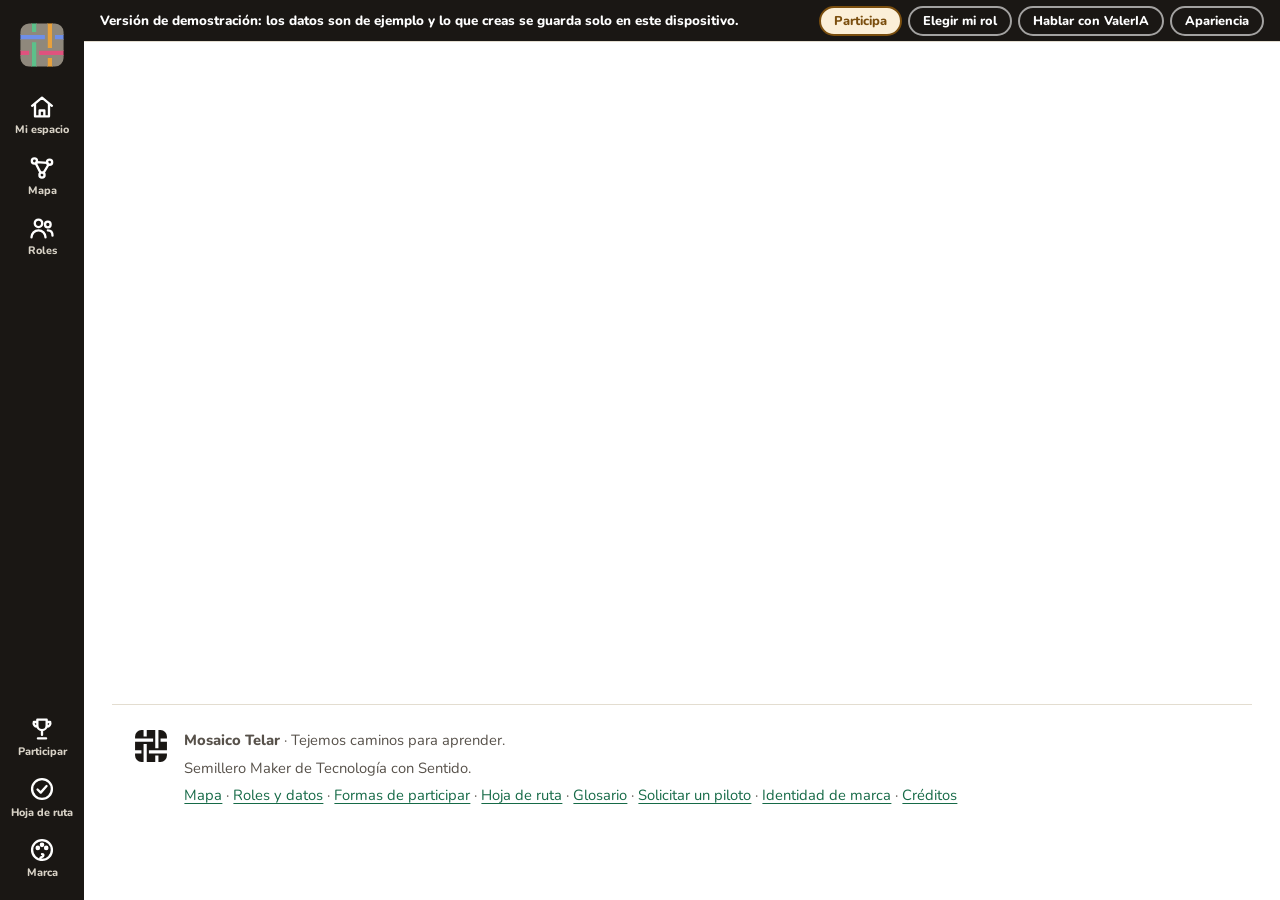
==== index.html @ 9e9099ee "Revert "Enlaza el sistema de simbolos de Marca (aun sin usar en paginas publicas)" This reverts comm" ====
<!doctype html>
<html lang="es">
<head>
<meta charset="utf-8">
<meta name="viewport" content="width=device-width, initial-scale=1">
<title>Mosaico Telar</title>
<meta name="description" content="Mosaico Telar es una plataforma de educación inclusiva: el docente planea, orientación valida, la familia ve y cada estudiante aprende a su medida. Tejemos caminos para aprender.">
<meta property="og:title" content="Mosaico Telar. Tejemos caminos para aprender.">
<meta property="og:description" content="Plataforma de educación inclusiva con tecnología.">
<meta property="og:type" content="website">
<meta name="theme-color" content="#1A1714">
<meta http-equiv="Content-Security-Policy" content="default-src 'self'; script-src 'self'; style-src 'self' 'unsafe-inline'; img-src 'self' data: blob:; media-src 'self' blob:; font-src 'self'; connect-src 'self'; frame-src https://profenapaipa.github.io; object-src 'none'; base-uri 'none'; form-action 'none'">
<meta name="referrer" content="no-referrer">
<link rel="icon" type="image/svg+xml" href="assets/favicon.svg">
<script src="js/tema.js"></script>
<link rel="stylesheet" href="css/fuentes.css">
<link rel="stylesheet" href="css/tokens.css">
<link rel="stylesheet" href="css/base.css">
<link rel="stylesheet" href="css/layout.css">
<link rel="stylesheet" href="css/vistas.css">
<link rel="stylesheet" href="css/navegacion.css">
<link rel="stylesheet" href="css/animacion.css">
<link rel="stylesheet" href="css/portales-vivos.css">
<link rel="stylesheet" href="css/planes.css">
</head>
<body>
<a class="saltar" href="#app">Saltar al contenido</a>

<!-- Riel del colectivo: siempre igual, lleva a cada hilo. Lo construye js/main.js desde una sola lista. -->
<nav class="riel" aria-label="Plataforma">
  <a class="riel-logo" href="#/" data-ruta="inicio" aria-label="Mosaico Telar, inicio" id="riel-logo"></a>
  <div class="riel-items" id="riel-items"></div>
  <div class="riel-abajo" id="riel-abajo"></div>
</nav>

<div class="cuerpo">
  <header class="franja">
    <p>Versión de demostración: los datos son de ejemplo y lo que creas se guarda solo en este dispositivo.</p>
    <div class="franja-acciones">
      <a class="btn btn--chico plan-chip" id="plan-chip" href="#/planes">Participa</a>
      <button class="btn btn--chico btn--suave rol-actual" id="rol-actual" type="button" aria-haspopup="true" aria-expanded="false" aria-controls="menu-rol">Elegir mi rol</button>
      <div class="menu-rol" id="menu-rol" hidden></div>
      <button class="btn btn--chico btn--suave" id="btn-ia" type="button" aria-expanded="false" aria-controls="slot-ia">Hablar con ValerIA</button>
      <button class="btn btn--chico btn--suave" id="btn-apariencia" type="button" aria-expanded="false" aria-controls="menu-apariencia">Apariencia</button>
      <div class="menu-apariencia" id="menu-apariencia" hidden></div>
    </div>
  </header>
  <nav class="barra-portales" id="barra-portales" aria-label="Portales y mi espacio"></nav>

  <main id="app" tabindex="-1">
    <noscript><div class="contenedor"><p class="aviso">Esta plataforma necesita JavaScript para funcionar. No envía datos a ningún sitio.</p></div></noscript>
  </main>

  <footer class="pie">
    <span id="logo-pie"></span>
    <div>
      <p><strong>Mosaico Telar</strong> · Tejemos caminos para aprender.</p>
      <p>Semillero Maker de Tecnología con Sentido.</p>
      <p><a href="#/mapa">Mapa</a> · <a href="#/recorrido">Roles y datos</a> · <a href="#/planes">Formas de participar</a> · <a href="#/hoja">Hoja de ruta</a> · <a href="#/glosario">Glosario</a> · <a href="#/piloto">Solicitar un piloto</a> · <a href="#/identidad">Identidad de marca</a> · <a href="#/creditos">Créditos</a></p>
    </div>
  </footer>
</div>

<aside class="panel-ia" id="slot-ia" hidden></aside>

<script src="js/ui.js"></script>
<script src="js/tejido.js"></script>
<script src="js/config.js"></script>
<script src="js/datos.js"></script>
<script src="js/contenido-ingles.js"></script>
<script src="js/store.js"></script>
<script src="js/archivos.js"></script>
<script src="js/guias.js"></script>
<script src="js/roles.js"></script>
<script src="js/plan.js"></script>
<script src="js/dialogos.js"></script>
<script src="js/biblioteca.js"></script>
<script src="js/vivos.js"></script>
<script src="js/barra.js"></script>
<script src="js/ia-config.js"></script>
<script src="js/ia.js"></script>
<script src="js/router.js"></script>
<script src="js/vistas/comun.js"></script>
<script src="js/vistas/inicio.js"></script>
<script src="js/vistas/espacio.js"></script>
<script src="js/vistas/portales.js"></script>
<script src="js/vistas/mapa.js"></script>
<script src="js/vistas/valeria.js"></script>
<script src="js/vistas/recorrido.js"></script>
<script src="js/vistas/construccion.js"></script>
<script src="js/vistas/estado.js"></script>
<script src="js/vistas/piloto.js"></script>
<script src="js/vistas/glosario.js"></script>
<script src="js/vistas/creditos.js"></script>
<script src="js/vistas/planes.js"></script>
<script src="js/vistas/identidad.js"></script>
<script src="js/main.js"></script>
</body>
</html>
---- css/fuentes.css ----
/* Tipografías alojadas aquí, para que la página no dependa de internet ni de un tercero.
   Nunito: la voz de los dos proyectos (los archivos son los de Wisfox). Newsreader: títulos
   editoriales. Ambas con licencia SIL Open Font License. */
@font-face { font-family: "Nunito"; font-style: normal; font-weight: 400; font-display: swap; src: url("../fonts/nunito-400.woff2") format("woff2"); }
@font-face { font-family: "Nunito"; font-style: normal; font-weight: 600; font-display: swap; src: url("../fonts/nunito-600.woff2") format("woff2"); }
@font-face { font-family: "Nunito"; font-style: normal; font-weight: 800; font-display: swap; src: url("../fonts/nunito-800.woff2") format("woff2"); }
@font-face { font-family: "Nunito"; font-style: normal; font-weight: 900; font-display: swap; src: url("../fonts/nunito-900.woff2") format("woff2"); }
@font-face { font-family: "Newsreader"; font-style: normal; font-weight: 500 700; font-display: swap; src: url("../fonts/newsreader-normal.woff2") format("woff2"); }
@font-face { font-family: "Newsreader"; font-style: italic; font-weight: 500; font-display: swap; src: url("../fonts/newsreader-italic.woff2") format("woff2"); }
---- css/tokens.css ----
/* tokens.css: la identidad de Mosaico Telar, en un solo lugar.

   Principio: BLANCO Y NEGRO PRIMERO, COLOR DONDE HAGA FALTA.
   La estructura, el logo, los íconos y casi todo el texto son tinta sobre papel. El color aparece
   solo para dos cosas: acción (el color principal) e identificación de cada hilo.

   El color principal es el VERDE BOSQUE, y se eligió por continuidad: es el color de marca de
   Kinesis (#1B7F56) y está en la misma familia que el verde de Wisfox (#3D9960 y #2E7D4F). Los dos
   proyectos ya eran verdes, así que la plataforma no les cambia el tono: lo comparte.

   Los dos colores secundarios también salen de las aplicaciones:
   - Ámbar #E8A13C: el acento de Wisfox (y el zorro) y los avisos de Kinesis. Nunca rojo: un PIAR no es un error.
   - Azul tinta #2B4FA3: el "Océano" que Kinesis ofrece en su menú de apariencia (#1D6FB8), llevado un
     paso más oscuro. Identifica a ValerIA. El océano original se confundía con el verde en tritanopía
     (ΔE 3,5); este pasa (ΔE 8,7) y da 7,6:1 de contraste con blanco.

   Se validaron juntos con la herramienta de paletas (docs/PALETA.md, herramientas/paleta.py):
   separación para daltonismo, contraste del texto y luminosidad. Un terracota, que parecía más cálido,
   se descartó porque con este verde es indistinguible para protanopía (ΔE 1). */

:root {
  /* Monocromo */
  --tinta: #1A1714;
  --tinta-suave: #57514A;
  --papel: #FFFFFF;
  --lino: #F6F2EA;
  --hundido: #EFE9DD;
  --linea: #E3DDD0;
  --linea-fuerte: #1A1714;

  /* Color principal: verde bosque */
  --verde: #1B7F56;
  --verde-texto: #166A47;   /* el mismo verde, un paso más profundo, para texto sobre lino (5,9:1) */
  --verde-suave: #E3F1EA;
  --sobre-verde: #FFFFFF;

  /* Funcionales: solo para identificar un hilo o dar un aviso */
  --ambar: #E8A13C;  --ambar-texto: #7A4E0E;  --ambar-suave: #FBEFD8;
  --azul: #2B4FA3;  --azul-suave: #E6ECF8;
  --ok-texto: #1D4A35;  --ok-suave: #E3F1EA;

  --hilo-kinesis: var(--verde);
  --hilo-wisfox: var(--ambar);
  --hilo-valeria: var(--azul);
  --hilo-mosaico: #E0527E;   /* el cuarto hilo: la plataforma que une los tres portales */

  --riel-ancho: 84px;
  --riel-bg: #1A1714;  --riel-texto: #D8D2C6;  --riel-fuerte: #FFFFFF;
  --panel: #1A1714;  --sobre-panel: #F6F2EA;  --sobre-panel-suave: #CFC8BA;
  --foco: #1B7F56;

  --radio: 14px;  --radio-chico: 10px;
  --sombra: 0 1px 2px rgba(26, 23, 20, .06), 0 6px 20px rgba(26, 23, 20, .06);
  --fuente: "Nunito", system-ui, "Segoe UI", Roboto, sans-serif;
  --fuente-titulo: "Newsreader", Georgia, "Times New Roman", serif;

  /* El logo es monocromo por defecto; la versión a color se pide con la clase .logo--color */
  --logo-1: currentColor;  --logo-2: currentColor;  --logo-3: currentColor;
  --logo-fondo: #FFFFFF;

  /* Alias que usan los componentes: el acento de interfaz es siempre el verde */
  --e-vivo: var(--verde);  --e-fuerte: var(--verde);  --e-texto: var(--verde-texto);  --e-suave: var(--verde-suave);
  --sobre-fuerte: var(--sobre-verde);

  --trama-fondo: url("data:image/svg+xml,%3Csvg xmlns='http://www.w3.org/2000/svg' width='24' height='24'%3E%3Crect x='3' width='4' height='24' fill='%231A1714' fill-opacity='.07'/%3E%3Crect x='11' width='4' height='24' fill='%231A1714' fill-opacity='.07'/%3E%3Crect x='19' width='4' height='24' fill='%231A1714' fill-opacity='.07'/%3E%3Crect y='5' width='24' height='3' fill='%231A1714' fill-opacity='.05'/%3E%3Crect y='15' width='24' height='3' fill='%231A1714' fill-opacity='.05'/%3E%3C/svg%3E");
}

/* Un espacio solo cambia el color de su "hilo" (puntos, marcas, bordes finos), nunca el de la acción. */
[data-espacio="kinesis"] { --e-vivo: var(--hilo-kinesis); }
[data-espacio="wisfox"] { --e-vivo: var(--hilo-wisfox); }
[data-espacio="valeria"] { --e-vivo: var(--hilo-valeria); }
[data-espacio="mosaico"] { --e-vivo: var(--hilo-mosaico); }

/* Tema oscuro: tinta invertida. El verde, el ámbar y el océano suben de luminosidad para mantener contraste. */
@media (prefers-color-scheme: dark) {
  :root:not([data-tema="claro"]) {
    --tinta: #F4F0E8;  --tinta-suave: #BDB6A8;  --papel: #141210;  --lino: #1B1814;  --hundido: #221E19;  --linea: #3A342C;  --linea-fuerte: #F4F0E8;
    --verde: #5CC08A;  --verde-texto: #5CC08A;  --verde-suave: #173326;  --sobre-verde: #08140E;
    --ambar-texto: #F0BE6C;  --ambar-suave: #382B14;
    --azul: #6F8FE8;  --azul-suave: #1B2442;
    --ok-texto: #A8DCC1;  --ok-suave: #173326;
    --riel-bg: #0C0B09;  --panel: #0C0B09;
    --logo-fondo: #141210;
    --sombra: 0 1px 2px rgba(0, 0, 0, .4), 0 6px 20px rgba(0, 0, 0, .3);
    --trama-fondo: url("data:image/svg+xml,%3Csvg xmlns='http://www.w3.org/2000/svg' width='24' height='24'%3E%3Crect x='3' width='4' height='24' fill='%23F4F0E8' fill-opacity='.06'/%3E%3Crect x='11' width='4' height='24' fill='%23F4F0E8' fill-opacity='.06'/%3E%3Crect x='19' width='4' height='24' fill='%23F4F0E8' fill-opacity='.06'/%3E%3Crect y='5' width='24' height='3' fill='%23F4F0E8' fill-opacity='.04'/%3E%3Crect y='15' width='24' height='3' fill='%23F4F0E8' fill-opacity='.04'/%3E%3C/svg%3E");
  }
}
:root[data-tema="oscuro"] {
  --tinta: #F4F0E8;  --tinta-suave: #BDB6A8;  --papel: #141210;  --lino: #1B1814;  --hundido: #221E19;  --linea: #3A342C;  --linea-fuerte: #F4F0E8;
  --verde: #5CC08A;  --verde-texto: #5CC08A;  --verde-suave: #173326;  --sobre-verde: #08140E;
  --ambar-texto: #F0BE6C;  --ambar-suave: #382B14;
  --azul: #6F8FE8;  --azul-suave: #1B2442;
  --ok-texto: #A8DCC1;  --ok-suave: #173326;
  --riel-bg: #0C0B09;  --panel: #0C0B09;
  --logo-fondo: #141210;
  --sombra: 0 1px 2px rgba(0, 0, 0, .4), 0 6px 20px rgba(0, 0, 0, .3);
  --trama-fondo: url("data:image/svg+xml,%3Csvg xmlns='http://www.w3.org/2000/svg' width='24' height='24'%3E%3Crect x='3' width='4' height='24' fill='%23F4F0E8' fill-opacity='.06'/%3E%3Crect x='11' width='4' height='24' fill='%23F4F0E8' fill-opacity='.06'/%3E%3Crect x='19' width='4' height='24' fill='%23F4F0E8' fill-opacity='.06'/%3E%3Crect y='5' width='24' height='3' fill='%23F4F0E8' fill-opacity='.04'/%3E%3Crect y='15' width='24' height='3' fill='%23F4F0E8' fill-opacity='.04'/%3E%3C/svg%3E");
}

/* Texto grande: sube la base al 112,5 %. Todo está en rem. */
html[data-texto="grande"] { font-size: 112.5%; }

/* Logo a color: los tres hilos con los colores de los tres proyectos. */
.logo--color { --logo-1: var(--hilo-kinesis); --logo-2: var(--hilo-wisfox); --logo-3: var(--hilo-valeria); }
---- css/base.css ----
/* base.css: reinicio y componentes comunes.
   Todo es tinta sobre papel; el verde aparece solo en la acción (botón principal, enlace, estado
   activo). Títulos en Newsreader (editorial), interfaz en Nunito (la voz de los dos proyectos). */

* { box-sizing: border-box; }
html { scroll-behavior: smooth; }
body {
  margin: 0;
  font: 400 1rem/1.6 var(--fuente);
  color: var(--tinta);
  background: var(--papel);
  -webkit-text-size-adjust: 100%;
}
img, svg { max-width: 100%; }
h1, h2, h3 { line-height: 1.12; margin: 0 0 .5rem; }
h1, h2 { font-family: var(--fuente-titulo); font-weight: 700; letter-spacing: -.015em; }
h3 { font-family: var(--fuente); font-weight: 800; font-size: 1.1rem; }
h1 { font-size: clamp(2.1rem, 5vw, 3.1rem); }
h2 { font-size: clamp(1.6rem, 3.4vw, 2.2rem); }
p { margin: 0 0 .85rem; }
a { color: var(--verde-texto); text-underline-offset: 3px; }
a:hover { text-decoration-thickness: 2px; }
:focus-visible { outline: 3px solid var(--foco); outline-offset: 2px; border-radius: 6px; }
[hidden] { display: none !important; }
.solo-lectores { position: absolute; width: 1px; height: 1px; overflow: hidden; clip: rect(0 0 0 0); white-space: nowrap; }
.saltar { position: absolute; left: 1rem; top: -4rem; z-index: 100; background: var(--tinta); color: var(--papel); padding: .6rem 1rem; border-radius: var(--radio-chico); font-weight: 800; }
.saltar:focus { top: .75rem; }
.suave { color: var(--tinta-suave); }

/* Botones: principal en verde, secundario en contorno de tinta */
.btn {
  display: inline-flex; align-items: center; justify-content: center; gap: .5rem;
  min-height: 44px; padding: .55rem 1.2rem;
  font: 800 .98rem var(--fuente); text-decoration: none; cursor: pointer;
  color: var(--sobre-verde); background: var(--verde);
  border: 2px solid var(--verde); border-radius: 999px;
}
.btn:hover { filter: brightness(1.08); }
.btn[disabled], .btn[aria-disabled="true"] { opacity: .5; cursor: not-allowed; filter: none; }
.btn--suave { background: transparent; color: var(--tinta); border-color: var(--tinta); }
.btn--suave:hover { background: var(--tinta); color: var(--papel); filter: none; }
.btn--chico { min-height: 36px; padding: .3rem .9rem; font-size: .88rem; }
.acciones { display: flex; flex-wrap: wrap; gap: .6rem; margin-top: 1rem; }

/* Tarjetas: blanco, filete fino, esquinas moderadas, casi sin sombra */
.tarjeta { background: var(--papel); border: 1px solid var(--linea); border-radius: var(--radio); padding: 1.3rem 1.4rem; box-shadow: var(--sombra); }
.tarjeta--borde { border-top: 4px solid var(--e-vivo); }
.rejilla { display: grid; gap: 1rem; }
.rejilla--2 { grid-template-columns: repeat(2, 1fr); }
.rejilla--3 { grid-template-columns: repeat(3, 1fr); }
.rejilla--4 { grid-template-columns: repeat(4, 1fr); }
.rejilla--5 { grid-template-columns: repeat(5, 1fr); }
.rejilla--aside { grid-template-columns: minmax(0, 320px) minmax(0, 1fr); align-items: start; }
.rejilla--chat { grid-template-columns: minmax(0, 1fr) minmax(0, 340px); align-items: start; }

/* Sellos: el color nunca va solo, siempre llevan texto */
.sello { display: inline-block; padding: .08rem .65rem; border-radius: 999px; font: 800 .78rem var(--fuente); border: 1px solid transparent; }
.sello--ok { background: var(--ok-suave); color: var(--ok-texto); }
.sello--aviso { background: var(--ambar-suave); color: var(--ambar-texto); }
.sello--e { background: var(--hundido); color: var(--tinta); }
.etiqueta { font: 800 .76rem var(--fuente); letter-spacing: .1em; text-transform: uppercase; color: var(--tinta-suave); margin-bottom: .3rem; }

/* Formularios */
label { font-weight: 800; display: block; margin-bottom: .25rem; }
input[type="text"], select, textarea {
  width: 100%; font: 400 1rem var(--fuente); color: var(--tinta); background: var(--papel);
  border: 2px solid var(--linea); border-radius: var(--radio-chico); padding: .6rem .8rem;
}
textarea { resize: vertical; min-height: 5rem; }
input:focus-visible, select:focus-visible, textarea:focus-visible { border-color: var(--verde); }
.campo { margin-bottom: 1rem; }
.casilla { display: flex; gap: .7rem; align-items: center; font-weight: 600; margin: 0 0 .25rem; padding: .3rem 0; min-height: 44px; cursor: pointer; }
.casilla input { width: 1.5rem; height: 1.5rem; accent-color: var(--verde); flex: none; }

.medidor { height: 10px; background: var(--hundido); border-radius: 999px; overflow: hidden; }
.medidor > span { display: block; height: 100%; background: var(--verde); border-radius: 999px; transition: width .3s; }
.medidor--hilo > span { background: linear-gradient(90deg, var(--hilo-kinesis), var(--hilo-wisfox), var(--hilo-valeria)); }

.vacio { border: 2px dashed var(--linea); border-radius: var(--radio); padding: 1.5rem; color: var(--tinta-suave); text-align: center; }
.aviso { background: var(--ambar-suave); color: var(--ambar-texto); border-radius: var(--radio-chico); padding: .8rem 1rem; font-weight: 600; }
.lista { list-style: none; padding: 0; margin: 0; }
.lista > li { padding: .55rem 0; border-bottom: 1px solid var(--linea); }

@media (max-width: 1100px) { .rejilla--5 { grid-template-columns: repeat(3, 1fr); } }
@media (max-width: 860px) {
  .rejilla--2, .rejilla--3, .rejilla--4, .rejilla--5, .rejilla--aside, .rejilla--chat { grid-template-columns: 1fr; }
}
@media (prefers-reduced-motion: reduce) { html { scroll-behavior: auto; } .medidor > span { transition: none; } }
---- css/layout.css ----
/* layout.css: el marco de la plataforma.

   Dos niveles de navegación, como en Slack o en Google Workspace:
   1. El RIEL (izquierda, siempre igual): el colectivo. Mapa, los tres hilos y la demostración.
   2. La BARRA LATERAL de cada espacio de la demostración: los roles.
   Los proyectos reales (Kinesis y Wisfox) se muestran INTACTOS, dentro de un marco, con su propia cara. */

/* ---------- Riel: tinta con íconos blancos ---------- */
.riel {
  position: fixed; z-index: 45; top: 0; bottom: 0; left: 0; width: var(--riel-ancho);
  display: flex; flex-direction: column; align-items: center; gap: .3rem;
  padding: .9rem 0; background: var(--riel-bg); color: var(--riel-texto);
  --logo-fondo: var(--riel-bg);
}
.riel-logo { color: #FFFFFF; display: grid; place-items: center; width: 56px; height: 56px; border-radius: 14px; margin-bottom: .6rem; }
.riel a.riel-logo svg { width: 46px; height: 46px; color: #8F887C; }   /* con "a" para ganarle a la regla de íconos del riel (28 px) */
/* El riel es oscuro en cualquier tema: las piezas van en gris suave (opción elegida) y los hilos usan sus versiones claras para no perder contraste. */
.riel-logo { --hilo-kinesis: #5CC08A; --hilo-valeria: #6F8FE8; --hilo-wisfox: #E8A13C; --hilo-mosaico: #E0527E; }
.riel-items { display: flex; flex-direction: column; gap: .2rem; align-items: center; }
.riel-abajo { margin-top: auto; display: flex; flex-direction: column; gap: .2rem; align-items: center; }
.riel a {
  position: relative; display: flex; flex-direction: column; align-items: center; gap: .2rem;
  width: 70px; padding: .5rem .2rem .4rem; border-radius: 12px;
  color: var(--riel-texto); text-decoration: none; font: 800 .68rem/1.1 var(--fuente);
}
.riel a svg { width: 28px; height: 28px; flex: none; color: #FFFFFF; --logo-fondo: var(--riel-bg); }
.riel a:hover { background: rgba(255, 255, 255, .09); color: var(--riel-fuerte); }
.riel a[aria-current="page"] { background: rgba(255, 255, 255, .14); color: var(--riel-fuerte); }
.riel a[aria-current="page"]::before { content: ""; position: absolute; left: -7px; top: 22%; bottom: 22%; width: 4px; border-radius: 4px; background: var(--l-vivo, #FFFFFF); }
.riel .e-kinesis { --l-vivo: #5CC08A; }
.riel .e-wisfox { --l-vivo: #E8A13C; }
.riel .e-valeria { --l-vivo: #5AA5E0; }
.riel :focus-visible { outline-color: #FFFFFF; }

/* ---------- Cuerpo, franja y pie ---------- */
.cuerpo { margin-left: var(--riel-ancho); min-width: 0; }
.franja {
  display: flex; align-items: center; justify-content: space-between; gap: .5rem 1rem; flex-wrap: wrap;
  padding: .35rem 1rem; background: var(--tinta); color: var(--papel); font-size: .84rem; font-weight: 700;
  position: relative; z-index: 30;
}
.franja p { margin: 0; }
.franja-acciones { display: flex; gap: .4rem; align-items: center; position: relative; flex-wrap: wrap; }
.franja .btn { min-height: 30px; padding: .1rem .8rem; font-size: .8rem; color: var(--papel); border-color: color-mix(in srgb, var(--papel) 60%, transparent); background: transparent; }
.franja .btn:hover { background: var(--papel); color: var(--tinta); }
.menu-apariencia {
  position: absolute; right: 0; top: calc(100% + .4rem); z-index: 60; width: 17rem; text-align: left;
  background: var(--papel); color: var(--tinta); border: 1px solid var(--linea); border-radius: var(--radio);
  box-shadow: var(--sombra); padding: 1rem 1.1rem; font-weight: 400;
}
.menu-apariencia fieldset { border: 0; padding: 0; margin: 0 0 .8rem; }
.menu-apariencia legend { font-weight: 900; padding: 0; margin-bottom: .3rem; }
main { display: block; min-height: 70vh; }
main:focus { outline: none; }
.contenedor { width: 100%; max-width: 1140px; margin: 0 auto; padding: 0 1.4rem; }
.pie { max-width: 1140px; margin: 2rem auto 0; padding: 1.5rem 1.4rem 2.5rem; border-top: 1px solid var(--linea); color: var(--tinta-suave); font-size: .92rem; display: flex; gap: 1rem; align-items: flex-start; }
.pie svg { width: 34px; height: 34px; flex: none; color: var(--tinta); }
.pie p { margin: 0 0 .25rem; }

/* ---------- Páginas del colectivo ---------- */
.pagina-cab { padding: 2.4rem 0 .6rem; }
.pagina-cab .etiqueta { color: var(--verde-texto); }
.pagina-cab p { max-width: 64ch; color: var(--tinta-suave); font-size: 1.08rem; }

/* ---------- Demostración: barra lateral de roles + contenido ---------- */
.espacio { display: grid; grid-template-columns: 270px minmax(0, 1fr); min-height: calc(100vh - 38px); background: var(--lino); color: var(--tinta); }
.lateral { position: sticky; top: 0; align-self: start; height: calc(100vh - 38px); padding: 0; }
.lateral-panel { height: 100%; display: flex; flex-direction: column; gap: .35rem; padding: 1.2rem 1rem; background: var(--papel); border-right: 1px solid var(--linea); }
.lockup { display: flex; align-items: center; gap: .65rem; padding: .2rem .3rem .9rem; text-decoration: none; color: var(--tinta); }
.lockup svg { width: 40px; height: 40px; flex: none; }
.lockup b { display: block; font: 800 1.15rem/1.1 var(--fuente); }
.lockup small { display: block; color: var(--tinta-suave); font-size: .76rem; font-weight: 600; }
.nav-lateral { display: flex; flex-direction: column; gap: .15rem; }
.nav-lateral a { display: flex; align-items: center; gap: .75rem; padding: .65rem .9rem; border-radius: 10px; text-decoration: none; font-weight: 800; color: var(--tinta-suave); }
.nav-lateral a svg { width: 22px; height: 22px; flex: none; }
.nav-lateral a:hover { background: var(--hundido); color: var(--tinta); }
.nav-lateral a[aria-current="page"] { background: var(--tinta); color: var(--papel); }
.nav-lateral .nuevo { margin-left: auto; font-size: .66rem; font-weight: 900; padding: .05rem .5rem; border-radius: 999px; background: var(--hundido); color: var(--tinta); }
.usuario { margin-top: auto; display: flex; align-items: center; gap: .65rem; padding: .6rem .7rem; background: var(--lino); border-radius: 12px; }
.avatar { width: 38px; height: 38px; border-radius: 50%; display: grid; place-items: center; flex: none; font: 900 .85rem var(--fuente); background: var(--tinta); color: var(--papel); }
.usuario b { display: block; line-height: 1.15; }
.usuario small { color: var(--tinta-suave); font-weight: 600; }
.contenido { padding: 1.4rem 1.8rem 3rem; min-width: 0; }

/* Encabezado de rol: plano, con filete verde. Ya no hay degradados. */
.hero { background: var(--papel); border: 1px solid var(--linea); border-left: 6px solid var(--e-vivo); border-radius: var(--radio); padding: 1.6rem 1.8rem; display: grid; grid-template-columns: minmax(0, 1.2fr) minmax(0, 1fr); gap: 1.6rem; align-items: center; }
.hero--solo { grid-template-columns: 1fr; }
.hero .rol { display: inline-block; background: var(--tinta); color: var(--papel); border-radius: 999px; padding: .1rem .8rem; font-weight: 800; font-size: .78rem; margin-bottom: .8rem; }
.hero .fecha { font: 800 .76rem var(--fuente); letter-spacing: .12em; text-transform: uppercase; color: var(--tinta-suave); margin-bottom: .2rem; }
.hero h1 { margin-bottom: .4rem; font-size: clamp(1.9rem, 4vw, 2.6rem); }
.hero p { max-width: 50ch; margin: 0; }
.paso-siguiente { background: var(--lino); border-radius: var(--radio); padding: 1.1rem 1.2rem; }
.paso-siguiente .etiqueta { color: var(--verde-texto); }
.paso-siguiente h2 { font-family: var(--fuente); font-size: 1.15rem; margin: 0 0 .3rem; letter-spacing: 0; }
.paso-siguiente p { color: var(--tinta-suave); font-size: .95rem; margin: 0 0 .8rem; }
.panel-cifras { margin: 1rem 0 0; display: grid; grid-template-columns: repeat(4, 1fr); gap: 1rem; background: var(--papel); border: 1px solid var(--linea); border-radius: var(--radio); padding: 1.1rem 1.4rem; }
.panel-cifras strong { display: block; font: 700 2.3rem/1 var(--fuente-titulo); font-variant-numeric: tabular-nums; }
.panel-cifras span { display: block; font-weight: 800; }
.panel-cifras small { color: var(--tinta-suave); font-weight: 600; }
.bloque { margin-top: 1.2rem; }
.bloque > h2 { font-size: 1.4rem; margin-bottom: .8rem; }

.saludo { display: flex; align-items: center; justify-content: space-between; gap: 1rem; flex-wrap: wrap; margin-bottom: 1.1rem; }
.saludo h1 { font-size: clamp(1.6rem, 3vw, 2rem); margin: 0; }
.saludo p { margin: 0; color: var(--tinta-suave); }
.saludo-chips { display: flex; gap: .5rem; align-items: center; }
.chip-xp { display: inline-flex; gap: .4rem; align-items: center; background: var(--papel); border: 1px solid var(--linea); border-radius: 999px; padding: .3rem .9rem; font-weight: 800; }

/* ---------- Proyecto real incrustado ---------- */
.embed-barra { display: flex; align-items: center; gap: .9rem 1.2rem; flex-wrap: wrap; padding: .8rem 1.4rem; background: var(--papel); border-bottom: 1px solid var(--linea); }
.embed-barra svg.marca { width: 34px; height: 34px; flex: none; color: var(--tinta); }
.embed-barra h1 { font: 800 1.15rem var(--fuente); margin: 0; letter-spacing: 0; }
.embed-barra p { margin: 0; color: var(--tinta-suave); font-size: .88rem; }
.embed-barra .acciones { margin: 0 0 0 auto; }
.embed-roles { display: flex; gap: .4rem; flex-wrap: wrap; }
.embed-roles a { padding: .25rem .8rem; border-radius: 999px; border: 1px solid var(--linea); color: var(--tinta); text-decoration: none; font-weight: 800; font-size: .85rem; }
.embed-roles a[aria-current="page"] { background: var(--tinta); color: var(--papel); border-color: var(--tinta); }
.embed-marco { display: block; width: 100%; height: calc(100vh - 38px - 76px); min-height: 560px; border: 0; background: var(--lino); }

/* ---------- Panel de ValerIA, el lugar fijo de la IA ---------- */
.panel-ia { position: fixed; z-index: 70; top: 0; right: 0; bottom: 0; width: min(430px, 100%); display: flex; flex-direction: column; background: var(--papel); color: var(--tinta); border-left: 1px solid var(--linea); box-shadow: -10px 0 30px rgba(0, 0, 0, .18); }
.panel-ia__cab { display: flex; align-items: center; gap: .7rem; padding: .8rem 1rem; border-bottom: 1px solid var(--linea); }
.panel-ia__cab svg { width: 36px; height: 36px; flex: none; }
.panel-ia__cab h2 { margin: 0; font: 800 1.1rem var(--fuente); letter-spacing: 0; }
.panel-ia__cab .cerrar { margin-left: auto; }
.panel-ia__cuerpo { flex: 1; min-height: 0; display: flex; flex-direction: column; }

/* ---------- Celular ---------- */
@media (max-width: 860px) {
  .cuerpo { margin-left: 0; padding-bottom: 5.6rem; }
  .riel { top: auto; left: .6rem; right: .6rem; bottom: .6rem; width: auto; flex-direction: row; justify-content: space-around; padding: .3rem; border-radius: 22px; box-shadow: 0 8px 26px rgba(0, 0, 0, .35); }
  .riel a.riel-logo, .riel .riel-abajo { display: none; }
  .riel-items { flex-direction: row; width: 100%; justify-content: space-around; }
  .riel a { width: auto; min-width: 58px; padding: .35rem .3rem; font-size: .66rem; }
  .riel a svg { width: 24px; height: 24px; }
  .riel a[aria-current="page"]::before { display: none; }
  .contenedor { padding: 0 1rem; }
  .franja { padding: .3rem .8rem; font-size: .78rem; }
  .espacio { grid-template-columns: minmax(0, 1fr); min-height: 0; align-content: start; }
  .lateral { position: static; height: auto; min-width: 0; }
  .lateral-panel { height: auto; flex-direction: row; align-items: center; gap: .6rem; padding: .5rem .8rem; border-right: 0; border-bottom: 1px solid var(--linea); overflow-x: auto; max-width: 100%; }
  .lockup { padding: 0 .4rem 0 0; flex: none; }
  .lockup small, .usuario { display: none; }
  .lockup svg { width: 32px; height: 32px; }
  .lockup b { font-size: 1rem; }
  .nav-lateral { flex-direction: row; gap: .3rem; }
  .nav-lateral a { white-space: nowrap; padding: .55rem .9rem; }
  .contenido { padding: 1rem 1rem 2rem; }
  .hero { grid-template-columns: 1fr; padding: 1.2rem; }
  .panel-cifras { grid-template-columns: repeat(2, 1fr); }
  .embed-marco { height: calc(100vh - 150px); }
  .panel-ia { top: auto; left: 0; width: 100%; height: 78vh; border-left: 0; border-top: 1px solid var(--linea); border-radius: 18px 18px 0 0; }
}
---- css/vistas.css ----
/* vistas.css: lo propio de cada pantalla. Solo composición; el color sale de las variables. */

.tabla-scroll { overflow-x: auto; }

/* ---------- Inicio ---------- */
.lienzo { display: grid; grid-template-columns: minmax(0, 1fr) minmax(0, 1.1fr); gap: 3rem; align-items: center; padding: 3.2rem 0 2.6rem; }
.lienzo .descriptor { font: 800 .8rem var(--fuente); letter-spacing: .14em; text-transform: uppercase; color: var(--verde-texto); margin-bottom: .8rem; }
.lienzo h1 { font-size: clamp(2.5rem, 6vw, 4.2rem); line-height: 1.02; margin-bottom: 1rem; }
.lienzo h1 em { font-style: italic; font-weight: 500; }
.lienzo .intro { font-size: 1.12rem; color: var(--tinta-suave); max-width: 46ch; }
.confianza { display: flex; flex-wrap: wrap; gap: .6rem 1.6rem; margin-top: 1.4rem; padding: 0; list-style: none; color: var(--tinta-suave); font-weight: 700; font-size: .9rem; }
.confianza li::before { content: "✓ "; color: var(--verde-texto); font-weight: 900; }

/* Vitrina: las pantallas REALES de los dos proyectos en marcos de dispositivo */
.vitrina { position: relative; min-height: 360px; }
.dispositivo { position: absolute; background: var(--tinta); border-radius: 14px; padding: 8px 8px 0; box-shadow: 0 18px 40px rgba(26, 23, 20, .22); }
.dispositivo img { display: block; width: 100%; height: auto; border-radius: 6px 6px 0 0; }
.dispositivo--a { width: 82%; left: 0; top: 0; }
.dispositivo--b { width: 56%; right: 0; bottom: -10px; border-radius: 12px; padding: 6px 6px 6px; }
.dispositivo--b img { border-radius: 6px; }
.dispositivo-rotulo { position: absolute; left: 12px; bottom: 10px; background: var(--papel); color: var(--tinta); font: 800 .72rem var(--fuente); padding: .1rem .6rem; border-radius: 999px; }

.seccion { padding: 2.8rem 0; border-top: 1px solid var(--linea); }
.seccion > h2 { max-width: 26ch; }
.bajada { font-size: 1.08rem; color: var(--tinta-suave); max-width: 64ch; margin-bottom: 1.4rem; }
.seccion--lino { background: var(--lino); border-top: 0; margin: 0 calc(50% - 50vw); padding-left: calc(50vw - 50%); padding-right: calc(50vw - 50%); }

.rol-tarjeta { display: flex; flex-direction: column; gap: .35rem; }
.rol-icono { width: 46px; height: 46px; display: grid; place-items: center; border-radius: 12px; background: var(--tinta); color: var(--papel); margin-bottom: .3rem; }
.rol-icono svg { width: 24px; height: 24px; }
.rol-tarjeta h3 { margin: 0; font-size: 1.2rem; }
.rol-lema { color: var(--tinta-suave); flex: 1; font-size: .95rem; }
.rol-tarjeta .etiqueta { margin: .2rem 0 .4rem; }
.rol-tarjeta .btn { width: 100%; min-height: 52px; text-align: center; line-height: 1.15; padding: .45rem .7rem; font-size: .92rem; }

.pasos3 { list-style: none; padding: 0; margin: 0; display: grid; grid-template-columns: repeat(3, 1fr); gap: 1rem; counter-reset: p; }
.pasos3 li { position: relative; padding: 1.2rem 1.3rem; border: 1px solid var(--linea); border-radius: var(--radio); background: var(--papel); counter-increment: p; }
.pasos3 li::before { content: counter(p); position: absolute; right: 1rem; top: .6rem; font: 700 2.6rem/1 var(--fuente-titulo); color: var(--linea); }
.pasos3 h3 { margin-bottom: .3rem; }
.pasos3 p { margin: 0; color: var(--tinta-suave); font-size: .95rem; }
.pasos3 .sello { margin-top: .6rem; }

.diferencial .tarjeta h3 { font-family: var(--fuente-titulo); font-size: 1.35rem; font-weight: 700; margin-bottom: .4rem; }
.diferencial .tarjeta p { color: var(--tinta-suave); margin: 0; }

.proyecto-tarjeta { overflow: hidden; padding: 0; display: flex; flex-direction: column; }
.proyecto-tarjeta .captura { display: block; width: 100%; height: auto; border-bottom: 1px solid var(--linea); }
.proyecto-tarjeta .cuerpo { padding: 1.1rem 1.3rem 1.3rem; display: flex; flex-direction: column; flex: 1; }
.proyecto-tarjeta .cuerpo > p { color: var(--tinta-suave); }
.proyecto-tarjeta .acciones { margin-top: auto; padding-top: .6rem; }
.proyecto-cab { display: flex; align-items: center; gap: .7rem; margin-bottom: .5rem; }
.proyecto-cab svg { width: 38px; height: 38px; flex: none; color: var(--tinta); }
.proyecto-cab h3 { margin: 0; font-size: 1.25rem; }
.proyecto-cab small { color: var(--tinta-suave); font-weight: 700; }

.garantias { background: var(--panel); color: var(--sobre-panel); border-radius: var(--radio); padding: 2rem 1.6rem; }
.garantias h2, .garantias h3 { color: var(--sobre-panel); }
.garantias p, .garantias a { color: var(--sobre-panel-suave); }
.garantias .rejilla { margin-top: 1.2rem; }
.garantias .item { border: 1px solid #3A352E; border-radius: var(--radio-chico); padding: 1rem 1.1rem; }
.garantias .item p { margin: 0; font-size: .95rem; }
.cifra { font: 700 clamp(1.9rem, 3.4vw, 2.4rem)/1.1 var(--fuente-titulo); display: block; margin-bottom: .3rem; }
.siguiente-banner { display: flex; gap: 1.2rem; align-items: center; justify-content: space-between; flex-wrap: wrap; background: var(--lino); border: 1px solid var(--linea); border-left: 6px solid var(--verde); border-radius: var(--radio); padding: 1.1rem 1.4rem; margin: 0 0 1rem; }
.siguiente-banner h2 { font: 800 1.25rem var(--fuente); letter-spacing: 0; margin: 0 0 .2rem; }
.siguiente-banner p { margin: 0; }
.siguiente-banner .etiqueta { color: var(--verde-texto); }

/* ---------- Mapa interactivo ---------- */
.mapa-roles { display: flex; flex-wrap: wrap; gap: .5rem; align-items: center; margin-bottom: 1rem; }
.mapa-roles b { font-size: .85rem; margin-right: .3rem; }
.chip-rol { font: 800 .88rem var(--fuente); cursor: pointer; padding: .35rem .9rem; border-radius: 999px; border: 2px solid var(--linea); background: var(--papel); color: var(--tinta); min-height: 38px; }
.chip-rol[aria-pressed="true"] { background: var(--tinta); border-color: var(--tinta); color: var(--papel); }
.mapa { position: relative; }
.mapa-cols { display: grid; grid-template-columns: repeat(3, minmax(0, 1fr)); gap: 3.2rem; position: relative; z-index: 1; }
.mapa-col { background: var(--papel); border: 1px solid var(--linea); border-radius: var(--radio); padding: 1rem 1rem 1.1rem; border-top: 5px solid var(--hilo-color); }
.mapa-col[data-hilo="kinesis"] { --hilo-color: var(--hilo-kinesis); }
.mapa-col[data-hilo="wisfox"] { --hilo-color: var(--hilo-wisfox); }
.mapa-col[data-hilo="valeria"] { --hilo-color: var(--hilo-valeria); }
.mapa-col-cab { display: flex; align-items: center; gap: .6rem; margin-bottom: .2rem; }
.mapa-col-cab svg { width: 34px; height: 34px; flex: none; color: var(--tinta); }
.mapa-col-cab h3 { margin: 0; font-size: 1.15rem; }
.mapa-col > .suave { font-size: .85rem; margin-bottom: .7rem; }
.modulos { list-style: none; padding: 0; margin: 0; display: grid; gap: .5rem; }
.modulo { width: 100%; text-align: left; cursor: pointer; font: 800 .92rem var(--fuente); color: var(--tinta); background: var(--lino); border: 2px solid transparent; border-radius: var(--radio-chico); padding: .55rem .75rem; display: flex; justify-content: space-between; align-items: center; gap: .5rem; min-height: 44px; transition: opacity .15s, border-color .15s; }
.modulo:hover { border-color: var(--tinta-suave); }
.modulo[aria-pressed="true"] { border-color: var(--tinta); background: var(--papel); box-shadow: var(--sombra); }
.modulo.atenuado { opacity: .3; }
.punto { width: 10px; height: 10px; border-radius: 50%; flex: none; background: var(--tinta-suave); display: inline-block; }
.punto--funciona { background: var(--verde); }
.punto--integracion { background: var(--azul); }
.punto--simulado { background: var(--ambar); }
.punto--viene { background: transparent; border: 2px solid var(--tinta-suave); }
.mapa-svg { position: absolute; inset: 0; width: 100%; height: 100%; z-index: 2; pointer-events: none; overflow: visible; }
.mapa-svg path { fill: none; stroke: var(--tinta); stroke-width: 1.6; stroke-opacity: .28; transition: stroke-opacity .15s, stroke-width .15s; }
.mapa-svg path.activa { stroke-opacity: 1; stroke-width: 2.4; }
.mapa-svg text { font: 800 11px var(--fuente); fill: var(--tinta); paint-order: stroke; stroke: var(--papel); stroke-width: 4px; }
.mapa-svg .punta { fill: var(--tinta); }
.mapa-leyenda { display: flex; flex-wrap: wrap; gap: .4rem 1.2rem; margin: 1rem 0 0; font-size: .85rem; color: var(--tinta-suave); font-weight: 700; }
.mapa-leyenda span { display: inline-flex; align-items: center; gap: .4rem; }
.mapa-detalle { margin-top: 1.2rem; border-top: 4px solid var(--tinta); }
.mapa-detalle h3 { font-family: var(--fuente-titulo); font-size: 1.5rem; font-weight: 700; }
.mapa-detalle .rejilla { margin-top: .8rem; }
.mapa-conexiones { list-style: none; padding: 0; margin: .4rem 0 0; }
.mapa-conexiones li { padding: .3rem 0; border-bottom: 1px solid var(--linea); font-size: .92rem; }

.tabla-comp td, .tabla-comp th { vertical-align: top; }
.tabla-comp th[scope="row"] { min-width: 11rem; background: transparent; color: var(--tinta); }
.tabla-comp thead th:nth-child(2) { background: var(--tinta); color: var(--papel); }
.tabla-comp td:nth-child(2) { background: var(--lino); }
.tabla-comp small { display: block; color: var(--tinta-suave); font-weight: 600; margin-top: .15rem; }
.tabla-comp small.atras { color: var(--ambar-texto); font-weight: 800; }
.tabla-comp small.diferente { color: var(--ok-texto); font-weight: 800; }

/* ---------- Demostración: Kinesis (roles) y Wisfox (estudiante) ---------- */
.roster { display: grid; gap: .4rem; list-style: none; padding: 0; margin: 0; }
.roster button { width: 100%; display: flex; align-items: center; justify-content: space-between; gap: .5rem; font: 800 1rem var(--fuente); color: var(--tinta); text-align: left; cursor: pointer; background: var(--papel); border: 2px solid var(--linea); border-radius: var(--radio-chico); padding: .55rem .8rem; min-height: 44px; }
.roster button[aria-pressed="true"] { border-color: var(--tinta); background: var(--lino); }
.dua-grupo { border: 2px solid var(--linea); border-radius: var(--radio-chico); padding: .8rem 1rem; margin: 0 0 .8rem; }
.dua-grupo legend { font-weight: 900; padding: 0 .4rem; }
.dua-grupo .principio { color: var(--tinta-suave); font-size: .92rem; margin: 0 0 .5rem; }
.ajuste-lista { list-style: none; padding: 0; margin: .6rem 0 0; display: grid; gap: .6rem; }
.ajuste-lista li { border-left: 4px solid var(--verde); background: var(--lino); border-radius: 0 var(--radio-chico) var(--radio-chico) 0; padding: .6rem .9rem; }
.ajuste-lista strong { display: block; }
.linea-tiempo { list-style: none; padding: 0; margin: 0; }
.linea-tiempo li { position: relative; padding: .5rem 0 .9rem 1.6rem; border-left: 3px solid var(--linea); margin-left: .5rem; }
.linea-tiempo li::before { content: ""; position: absolute; left: -9px; top: .75rem; width: 15px; height: 15px; border-radius: 50%; background: var(--verde); border: 3px solid var(--papel); }
.linea-tiempo li.pendiente::before { background: var(--linea); }
.linea-tiempo time { display: block; font-size: .82rem; color: var(--tinta-suave); font-weight: 800; }
.estado-grande { font: 700 1.6rem var(--fuente-titulo); }

.xp { display: flex; align-items: center; gap: .8rem; }
.xp strong { font: 700 1.6rem var(--fuente-titulo); font-variant-numeric: tabular-nums; }
.pasos-visuales { list-style: none; padding: 0; margin: 1rem 0 0; display: grid; grid-template-columns: repeat(3, 1fr); gap: .8rem; }
.pasos-visuales li { border: 2px solid var(--linea); border-radius: var(--radio); padding: 1rem; text-align: center; background: var(--papel); }
.pasos-visuales .icono { font-size: 2.2rem; line-height: 1; display: block; margin-bottom: .4rem; }
.tarjeta--plana { box-shadow: none; background: var(--lino); }
.tarjeta--plana .icono { font-size: 2rem; display: block; }
.opciones { display: grid; gap: .5rem; margin: .8rem 0; }
.opcion { font: 800 1rem var(--fuente); text-align: left; cursor: pointer; color: var(--tinta); background: var(--papel); border: 2px solid var(--linea); border-radius: var(--radio-chico); padding: .7rem 1rem; min-height: 46px; }
.opcion:hover:not([disabled]) { border-color: var(--tinta); }
.opcion.correcta { border-color: var(--ok-texto); background: var(--ok-suave); color: var(--ok-texto); }
.opcion.incorrecta { border-color: var(--ambar-texto); background: var(--ambar-suave); color: var(--ambar-texto); }

/* ---------- ValerIA: el chat ---------- */
.tarjeta--chat { padding: 0; display: flex; flex-direction: column; height: 34rem; overflow: hidden; }
.chat { display: flex; flex-direction: column; min-height: 0; flex: 1; }
.chat__estado { display: flex; flex-wrap: wrap; gap: .4rem; align-items: center; padding: .6rem 1rem; border-bottom: 1px solid var(--linea); font-size: .85rem; }
.chat__mensajes { flex: 1; overflow-y: auto; padding: 1rem; display: flex; flex-direction: column; gap: .7rem; min-height: 14rem; }
.msg { max-width: 92%; padding: .7rem 1rem; border-radius: 16px; }
.msg--yo { align-self: flex-end; background: var(--tinta); color: var(--papel); border-bottom-right-radius: 4px; }
.msg--ia { align-self: flex-start; background: var(--lino); border-bottom-left-radius: 4px; }
.msg small { display: block; margin-top: .3rem; color: var(--tinta-suave); font-size: .78rem; }
.msg--yo small { color: inherit; }
.chat__sugerencias { display: flex; flex-wrap: wrap; gap: .4rem; padding: 0 1rem .6rem; }
.chat__form { display: flex; gap: .5rem; padding: .8rem 1rem 1rem; border-top: 1px solid var(--linea); align-items: flex-end; }
.chat__form textarea { min-height: 2.8rem; max-height: 8rem; flex: 1; }
.tarjeta-cab { display: flex; justify-content: space-between; align-items: center; }

/* ---------- Cómo funciona ---------- */
.tabla { width: 100%; border-collapse: collapse; }
.tabla th, .tabla td { text-align: left; padding: .6rem .8rem; border-bottom: 1px solid var(--linea); vertical-align: top; }
.tabla th { background: var(--lino); font-weight: 900; }
.tabla--matriz th[scope="row"] { background: transparent; min-width: 12rem; }
.tabla--matriz th small { display: block; font-weight: 600; color: var(--tinta-suave); }
.pestanas-pagina { display: flex; flex-wrap: wrap; gap: .5rem; margin: 1rem 0 1.4rem; }
.pestanas-pagina a { padding: .5rem 1.1rem; border-radius: 999px; text-decoration: none; font-weight: 800; color: var(--tinta); border: 2px solid var(--linea); min-height: 40px; display: inline-flex; align-items: center; }
.pestanas-pagina a[aria-current="page"] { background: var(--tinta); border-color: var(--tinta); color: var(--papel); }
.recorrido { list-style: none; padding: 0; margin: 1rem 0 0; display: grid; gap: .8rem; }
.recorrido li { display: flex; gap: 1rem; align-items: flex-start; background: var(--papel); border: 1px solid var(--linea); border-left: 5px solid var(--e-vivo); border-radius: var(--radio); padding: 1rem 1.2rem; }
.recorrido .n { flex: none; width: 38px; height: 38px; border-radius: 50%; display: grid; place-items: center; font-weight: 900; background: var(--hundido); color: var(--tinta-suave); }
.recorrido li.hecho .n { background: var(--ok-suave); color: var(--ok-texto); }
.recorrido .cuerpo { flex: 1; }
.recorrido .etiqueta { margin: 0; }
.recorrido h3 { margin-bottom: .15rem; font-size: 1.05rem; }
.recorrido p { margin: 0 0 .3rem; color: var(--tinta-suave); }
.acordeon { display: grid; gap: .7rem; margin-top: .8rem; }
.acordeon summary { cursor: pointer; display: flex; align-items: center; gap: .7rem; font-size: 1.05rem; min-height: 44px; }
.acordeon .resumen-marca { width: 30px; height: 30px; color: var(--tinta); }
.acordeon details[open] summary { margin-bottom: .6rem; }
.flujo { list-style: none; padding: 0; margin: 1.2rem 0 0; display: grid; gap: 0; }
.flujo li { display: grid; gap: .3rem; }
.flujo-nodo { display: flex; gap: .9rem; align-items: center; background: var(--papel); border: 1px solid var(--linea); border-left: 5px solid var(--e-vivo); border-radius: var(--radio); padding: .8rem 1.1rem; }
.flujo-nodo p { margin: 0; color: var(--tinta-suave); }
.flujo-marca { width: 38px; height: 38px; flex: none; color: var(--tinta); }
.flujo-flecha { display: flex; align-items: center; gap: .6rem; padding-left: 1.4rem; color: var(--tinta-suave); min-height: 40px; }
.flujo-flecha svg { width: 22px; height: 22px; }
.flujo li:last-child .flujo-flecha { display: none; }

/* ---------- Manual de marca ---------- */
.toc ul { list-style: none; padding: 0; margin: 0 0 1rem; display: flex; flex-wrap: wrap; gap: .5rem; }
.toc a { display: inline-flex; align-items: center; min-height: 40px; padding: .3rem 1rem; border-radius: 999px; border: 2px solid var(--linea); font-weight: 800; text-decoration: none; color: var(--tinta); }
.manual-seccion { padding: 2rem 0; border-top: 1px solid var(--linea); scroll-margin-top: 1rem; }
.manual-grande { font: 700 clamp(1.5rem, 3vw, 2rem)/1.2 var(--fuente-titulo); margin: 0; }
.logo-lockup { display: inline-flex; align-items: center; gap: .6rem; color: inherit; }
.logo-simbolo { width: 40px; height: 40px; flex: none; }
.logo-nombre { font: 700 1.5rem/1 var(--fuente-titulo); letter-spacing: -.015em; }
.muestra-logo { display: grid; place-items: center; min-height: 150px; border-radius: var(--radio); border: 1px solid var(--linea); }
.muestra-logo--claro { background: #FFFFFF; color: #1A1714; --logo-fondo: #FFFFFF; }
.muestra-logo--oscuro { background: #1A1714; color: #FFFFFF; --logo-fondo: #1A1714; }
.muestra-logo--verde { background: #1B7F56; color: #FFFFFF; --logo-fondo: #1B7F56; border-color: transparent; }
.muestra-simbolo { display: grid; place-items: center; min-height: 110px; color: var(--tinta); }
.simbolo-grande { width: 92px; height: 92px; }
.muestra-color__tinte { height: 70px; border-radius: var(--radio-chico); margin-bottom: .7rem; border: 1px solid var(--linea); }
.dato { font: 700 .88rem ui-monospace, "Cascadia Mono", monospace; color: var(--tinta-suave); margin: 0 0 .5rem; }
.tipo { margin: 0; }
.tipo--1 { font: 700 clamp(1.9rem, 4vw, 2.8rem)/1.1 var(--fuente-titulo); }
.tipo--2 { font: 800 1.4rem/1.2 var(--fuente); margin-top: .8rem; }
.tipo--3 { font: 400 1rem/1.6 var(--fuente); margin-top: .8rem; }
.tesela { text-align: left; }
.tesela-marca { width: 60px; height: 60px; margin-bottom: .6rem; color: var(--tinta); }
.iconos-fila { display: flex; flex-wrap: wrap; gap: 1.2rem; color: var(--tinta); }
.iconos-fila svg { width: 30px; height: 30px; }
.patron-telar { height: 110px; border-radius: var(--radio-chico); margin-bottom: .8rem; background-color: var(--lino); background-image: var(--trama-fondo); border: 1px solid var(--linea); }
.patron-mosaico { height: 110px; margin-bottom: .8rem; display: grid; grid-template-columns: repeat(3, 1fr); gap: .5rem; align-items: center; justify-items: center; }
.patron-mosaico span { width: 50px; height: 50px; display: block; }
.patron-mosaico .p0 { background: var(--hilo-kinesis); border-radius: 12px; }
.patron-mosaico .p1 { background: var(--hilo-wisfox); clip-path: polygon(50% 0, 100% 25%, 100% 75%, 50% 100%, 0 75%, 0 25%); }
.patron-mosaico .p2 { background: var(--hilo-valeria); border-radius: 50%; }
.puntada { border: 0; height: 4px; margin: 1.6rem 0 1.4rem; background: repeating-linear-gradient(90deg, var(--tinta) 0 14px, transparent 14px 22px); border-radius: 2px; }
.cargador-trama { height: 52px; display: flex; gap: 8px; align-items: center; justify-content: center; margin-bottom: .8rem; }
.cargador-trama span { width: 10px; height: 40px; border-radius: 5px; background: var(--tinta); animation: hilo-sube 1.1s ease-in-out infinite; }
.cargador-trama span:nth-child(2) { animation-delay: .15s; }
.cargador-trama span:nth-child(3) { animation-delay: .3s; }
@keyframes hilo-sube { 0%, 100% { transform: scaleY(.45); } 50% { transform: scaleY(1); } }
@media (prefers-reduced-motion: reduce) { .cargador-trama span { animation: none; } .modulo { transition: none; } .mapa-svg path { transition: none; } }

@media (max-width: 1100px) { .lienzo { grid-template-columns: 1fr; } .vitrina { min-height: 300px; max-width: 560px; } }
@media (max-width: 860px) {
  .lienzo { padding: 1.8rem 0; gap: 1.5rem; }
  .vitrina { min-height: 240px; }
  .pasos3, .pasos-visuales { grid-template-columns: 1fr; }
  .seccion { padding: 2rem 0; }
  .mapa-cols { grid-template-columns: 1fr; gap: 1rem; }
  .mapa-svg { display: none; }
  .tarjeta--chat { height: 30rem; }
}

/* ---- El espacio de trabajo: ventanas, formularios, archivos y listas que se editan ---- */
.dialogo { border: 1px solid var(--linea); border-radius: var(--radio); padding: 0; width: min(36rem, calc(100vw - 2rem)); max-height: calc(100vh - 2rem); background: var(--papel); color: var(--tinta); box-shadow: 0 18px 50px rgba(0, 0, 0, .28); }
.dialogo::backdrop { background: rgba(26, 23, 20, .55); }
.dialogo__cab { display: flex; justify-content: space-between; align-items: center; gap: 1rem; padding: 1rem 1.3rem; border-bottom: 1px solid var(--linea); position: sticky; top: 0; background: var(--papel); }
.dialogo__cab h2 { font-size: 1.3rem; margin: 0; }
.dialogo__cuerpo { padding: 1.2rem 1.3rem; overflow-y: auto; max-height: calc(100vh - 12rem); }
.dialogo__pie { display: flex; flex-wrap: wrap; gap: .6rem; padding: 1rem 1.3rem; border-top: 1px solid var(--linea); background: var(--lino); }
.campo__ayuda { font-size: .85rem; margin: .25rem 0 0; }
.campo__etiqueta { font-weight: 800; margin: 0 0 .25rem; }
.checks { display: grid; gap: .2rem; }
.casilla { display: flex; gap: .6rem; align-items: center; font-weight: 600; margin: 0; min-height: 32px; cursor: pointer; }
.casilla input { width: 1.1rem; height: 1.1rem; accent-color: var(--verde); flex: none; }
input[type="file"] { width: 100%; font: 400 1rem var(--fuente); color: var(--tinta); min-height: 44px; padding: .5rem .6rem; border: 2px solid var(--linea); border-radius: var(--radio-chico); background: var(--papel); }
.avisos { position: fixed; left: 50%; bottom: 1.2rem; transform: translateX(-50%); display: grid; gap: .5rem; z-index: 60; width: min(32rem, calc(100vw - 2rem)); pointer-events: none; }
.aviso-flotante { background: var(--tinta); color: var(--papel); border-radius: var(--radio-chico); padding: .7rem 1rem; font-weight: 700; box-shadow: var(--sombra); }
.aviso-flotante--error { background: var(--ambar-suave); color: var(--ambar-texto); border: 2px solid var(--ambar-texto); }
.acciones { display: flex; flex-wrap: wrap; gap: .5rem; align-items: center; margin-top: .8rem; }
.fila { display: flex; justify-content: space-between; align-items: center; gap: 1rem; flex-wrap: wrap; }
.estado { display: inline-block; margin-left: .5rem; padding: .05rem .7rem; border-radius: 999px; font: 800 .76rem var(--fuente); background: var(--hundido); color: var(--tinta); }
.estado--aprobado, .estado--publicada { background: var(--ok-suave); color: var(--ok-texto); }
.estado--propuesto, .estado--devuelto { background: var(--ambar-suave); color: var(--ambar-texto); }
.subida { border: 2px dashed var(--linea); border-radius: var(--radio); padding: 1.2rem; text-align: center; margin: .8rem 0; background: var(--papel); }
.subida:focus-visible, .subida--activa { border-color: var(--verde); background: var(--ok-suave); }
.archivos { list-style: none; padding: 0; margin: .8rem 0 0; display: grid; gap: .5rem; }
.archivo { display: flex; gap: .9rem; align-items: center; flex-wrap: wrap; border: 1px solid var(--linea); border-radius: var(--radio-chico); padding: .7rem .9rem; background: var(--papel); }
.archivo__icono { font-size: 1.5rem; }
.archivo__datos { flex: 1 1 12rem; min-width: 0; display: grid; }
.archivo__datos strong { overflow-wrap: anywhere; }
.archivo__datos small { color: var(--tinta-suave); font-weight: 600; }
.archivo__acciones { display: flex; gap: .4rem; flex-wrap: wrap; }
.pregunta-edit { border: 2px solid var(--linea); border-radius: var(--radio-chico); padding: .8rem 1rem; margin: 0 0 .9rem; }
.pregunta-edit legend { font-weight: 800; padding: 0 .4rem; }
.opcion-edit { display: flex; gap: .6rem; align-items: center; margin-bottom: .4rem; }
.opcion-edit input[type="radio"] { width: 1.2rem; height: 1.2rem; accent-color: var(--verde); flex: none; }
.vista-previa { max-height: 14rem; overflow-y: auto; }
.pregunta { font: 800 1.15rem/1.4 var(--fuente); margin: .2rem 0 .6rem; }
.retro { min-height: 1.6rem; margin: .6rem 0; font-weight: 600; }
.quiz-final { text-align: center; padding: 1rem 0; }
.leccion h4 { margin: 1rem 0 .3rem; }
.leccion ul, .leccion ol { padding-left: 1.2rem; }
.logro { display: grid; justify-items: center; gap: .2rem; text-align: center; padding: 1rem; border: 2px dashed var(--linea); border-radius: var(--radio); color: var(--tinta-suave); }
.logro span { font-size: 2rem; filter: grayscale(1); opacity: .5; }
.logro--ok { border: 2px solid var(--verde); color: var(--tinta); background: var(--ok-suave); }
.logro--ok span { filter: none; opacity: 1; }
.pasos-piloto { list-style: none; padding: 0; margin: 0; display: grid; gap: .8rem; counter-reset: f; }
.pasos-piloto li { border-left: 4px solid var(--tinta); padding: .2rem 0 .2rem 1rem; }
.pasos-piloto p { margin: 0; }
@media (max-width: 860px) { .dialogo__cuerpo { max-height: calc(100vh - 14rem); } }

/* ---- Portales en paralelo, carriles y guía de inicio rápido ---- */
.portal { border-top: 5px solid var(--e-vivo); display: flex; flex-direction: column; gap: .3rem; }
.portal h2 { font-size: 1.5rem; margin: 0; }
.portal ul { margin: 0 0 .6rem; padding-left: 1.2rem; }
.portal .sello { align-self: flex-start; }
.portal__entrega { font-weight: 700; border-left: 4px solid var(--e-vivo); padding-left: .7rem; margin: .4rem 0; }
.portal .acciones { margin-top: auto; padding-top: .6rem; }
.carriles-cab, .carril-paso { display: grid; grid-template-columns: repeat(3, minmax(0, 1fr)); gap: .8rem; }
.carriles-cab > div { display: flex; align-items: center; gap: .6rem; justify-content: center; padding: .6rem; border-bottom: 4px solid var(--e-vivo); font-size: 1.1rem; }
.carril-marca { width: 30px; height: 30px; color: var(--tinta); }
.carriles { list-style: none; padding: 0; margin: 0; display: grid; gap: .6rem; padding-top: .8rem; }
.carril-celda { min-height: 1px; position: relative; }
.carril-celda::before { content: ""; position: absolute; left: 50%; top: -.6rem; bottom: -.6rem; width: 2px; background: var(--linea); transform: translateX(-1px); }
.carril-celda--activa { background: var(--papel); border: 1px solid var(--linea); border-left: 5px solid var(--e-vivo); border-radius: var(--radio-chico); padding: .7rem .9rem .8rem 3rem; z-index: 1; }
.carril-celda--activa::before { display: none; }
.carril-celda--activa p { margin: 0; }
.carril-n { position: absolute; left: .7rem; top: .7rem; width: 1.8rem; height: 1.8rem; border-radius: 50%; background: var(--tinta); color: var(--papel); display: grid; place-items: center; font: 800 .9rem var(--fuente); }
.guia-pasos { list-style: none; padding: 0; margin: 1rem 0; display: grid; gap: .8rem; }
.guia-paso { display: grid; grid-template-columns: auto minmax(0, 1fr) auto; gap: 1rem; align-items: center; border-left: 6px solid var(--e-vivo); }
.guia-paso .n { width: 2.2rem; height: 2.2rem; border-radius: 50%; background: var(--tinta); color: var(--papel); display: grid; place-items: center; font: 800 1rem var(--fuente); }
.guia-paso h3 { margin: 0 0 .2rem; }
.guia-paso p { margin: 0; }
.guia-paso .acciones { margin: 0; justify-content: flex-end; }
.como-leer { padding-left: 1.2rem; display: grid; gap: .4rem; }
@media (max-width: 860px) {
  .carriles-cab { display: none; }
  .carril-paso { grid-template-columns: 1fr; }
  .carril-celda:not(.carril-celda--activa) { display: none; }
  .guia-paso { grid-template-columns: auto minmax(0, 1fr); }
  .guia-paso .acciones { grid-column: 1 / -1; justify-content: flex-start; }
}

/* ---- Portales incrustados ---- */
.portal-franja { display: flex; flex-wrap: wrap; gap: .6rem 1rem; align-items: center; justify-content: space-between; background: var(--lino); border: 1px solid var(--linea); border-left: 6px solid var(--e-vivo); border-radius: var(--radio-chico); padding: .7rem 1rem; margin-bottom: .8rem; }
.portal-franja .acciones { margin: 0; }
.portal-marco { display: block; width: 100%; height: calc(100vh - 14rem); min-height: 560px; border: 1px solid var(--linea); border-radius: var(--radio); background: #fff; }

/* ---- La marca en la bienvenida: el logo se teje en color y queda en blanco y negro ---- */
.marca-hero { display: flex; align-items: center; gap: 1.5rem; margin-bottom: 1.1rem; }
.marca-hero__logo { width: clamp(104px, 15vw, 158px); flex: none; display: grid; gap: .5rem; justify-items: start; }
.marca-hero__logo .btn { font-size: .78rem; min-height: 28px; padding: .1rem .6rem; }
.marca-hero h1 { font-size: clamp(2.4rem, 5.4vw, 3.9rem); line-height: 1; margin: 0; }
.marca-hero__lema { font: italic 500 clamp(1.1rem, 2.2vw, 1.4rem)/1.3 var(--fuente-titulo); color: var(--tinta-suave); margin: .45rem 0 0; }
@keyframes aparece { from { opacity: 0; } to { opacity: 1; } }
.hilos-leyenda { display: flex; flex-wrap: wrap; gap: .5rem 1.4rem; list-style: none; padding: 0; margin: 1rem 0 0; }
.hilos-leyenda li { display: flex; align-items: center; gap: .45rem; font-size: .95rem; color: var(--tinta-suave); animation: aparece .7s ease-out 3.5s both; }
.hilos-leyenda li:nth-child(2) { animation-delay: 3.8s; }
.hilos-leyenda li:nth-child(3) { animation-delay: 4.1s; }
.hilos-leyenda i { width: 14px; height: 14px; border-radius: 4px; background: var(--e-vivo); flex: none; }
.hilos-leyenda strong { color: var(--tinta); }
@media (max-width: 520px) { .marca-hero { flex-direction: column; align-items: flex-start; } }

/* ---- Qué es Mosaico Telar: la plataforma y sus tres portales ---- */
.plataforma { position: relative; border: 2px solid var(--tinta); border-radius: var(--radio); padding: 2rem 1.2rem 1.2rem; margin-top: 1.6rem; }
.plataforma__rotulo { position: absolute; top: -1rem; left: 1rem; display: inline-flex; align-items: center; gap: .5rem; background: var(--papel); padding: 0 .6rem; font: 800 .95rem var(--fuente); }
.plataforma__marca { width: 26px; height: 26px; color: var(--tinta); }
.plataforma__une { margin: 1rem 0 0; padding-top: .8rem; border-top: 2px dotted var(--linea); }
.objetivo { margin: 1.2rem 0; border-left: 6px solid var(--tinta); padding: .4rem 0 .4rem 1.1rem; }
.objetivo__texto { font: 700 clamp(1.25rem, 2.6vw, 1.7rem)/1.3 var(--fuente-titulo); margin: 0; max-width: 40ch; }

/* Cómo lo construimos: cuadrícula de cinco miradas por cinco etapas; cada celda muestra tres puntos (existe, pilotaje, seguimos tejiendo). */
.celda-leyenda { display: flex; flex-wrap: wrap; gap: .5rem 1.25rem; margin: 0 0 .75rem; align-items: center; }
.punto-celda { display: inline-block; width: 12px; height: 12px; border-radius: 50%; border: 2px solid currentColor; opacity: .35; vertical-align: middle; }
.punto-celda--on { opacity: 1; }
.punto-celda.p1 { color: var(--hilo-kinesis, #2E8B57); }
.punto-celda.p2 { color: var(--hilo-wisfox, #C77F00); }
.punto-celda.p3 { color: var(--hilo-mosaico, #E0527E); }
.punto-celda--on.p1 { background: currentColor; }
.punto-celda--on.p2 { background: currentColor; }
.punto-celda--on.p3 { background: currentColor; }
.construccion .celda { display: inline-flex; gap: .4rem; align-items: center; justify-content: center; min-width: 44px; min-height: 44px; padding: .4rem .6rem; background: transparent; border: 1px solid var(--borde, #ccc); border-radius: 8px; cursor: pointer; color: inherit; }
.construccion .celda:focus-visible { outline: 3px solid currentColor; outline-offset: 2px; }
.celda-detalle__bloque h3 { margin: .75rem 0 .15rem; font-size: 1rem; }
---- css/navegacion.css ----
/* navegacion.css: lo que está siempre a la vista arriba (barra de portales y menú de rol), la guía dentro de cada sección,
   el glosario y los portales vivos. Usa solo las variables de tokens.css, así sigue el tema claro, oscuro y el texto grande. */

/* ---- Barra de portales ---- */
.barra-portales { position: sticky; top: 0; z-index: 40; display: flex; align-items: stretch; justify-content: space-between; gap: .6rem; background: var(--papel); border-bottom: 1px solid var(--linea); padding: 0 1rem; }
.pestanas { display: flex; gap: .2rem; list-style: none; margin: 0; padding: 0; overflow-x: auto; scrollbar-width: none; }
.pestana { position: relative; display: flex; align-items: stretch; flex: none; }
.pestana__ir { display: flex; align-items: center; gap: .55rem; padding: .55rem .5rem .55rem .8rem; color: var(--tinta); text-decoration: none; border-bottom: 4px solid transparent; font-size: .95rem; }
.pestana__ir svg { width: 26px; height: 26px; flex: none; color: var(--tinta); }
.pestana__texto { display: grid; line-height: 1.15; }
.pestana__texto small { color: var(--tinta-suave); font-weight: 600; font-size: .74rem; }
.pestana__ir:hover { background: var(--lino); }
.pestana__ir[aria-current="page"] { border-bottom-color: var(--e-vivo, var(--tinta)); background: var(--lino); }
.pestana--mi .pestana__ir[aria-current="page"] { border-bottom-color: var(--tinta); }
.pestana__vivo { display: none; width: 8px; height: 8px; border-radius: 50%; background: var(--e-vivo); flex: none; }
.pestana--abierta .pestana__vivo { display: block; }
.pestana--lado .pestana__ir { border-bottom: 4px dashed var(--e-vivo); }
.pestana__abrir { background: none; border: 0; cursor: pointer; padding: 0 .55rem 0 .1rem; color: var(--tinta); min-width: 28px; display: grid; place-items: center; }
.pestana__abrir svg { width: 16px; height: 16px; transition: transform .15s; }
.pestana__abrir[aria-expanded="true"] svg { transform: rotate(180deg); }
.pestana__abrir:hover { background: var(--lino); }
.barra-portales__ayuda { align-self: center; font-size: .85rem; font-weight: 700; white-space: nowrap; }

/* ---- Menús desplegables: portal y rol ---- */
.menu-portal, .menu-rol { position: absolute; z-index: 60; background: var(--papel); color: var(--tinta); border: 1px solid var(--linea); border-radius: var(--radio); box-shadow: 0 14px 40px rgba(0, 0, 0, .2); padding: 1rem 1.1rem; }
.menu-portal { position: fixed; top: 6rem; left: .5rem; width: min(26rem, calc(100vw - 2rem)); max-height: 75vh; overflow-y: auto; }
.menu-portal__que { margin: 0 0 .6rem; font-size: .92rem; }
.menu-portal__pasos { padding-left: 1.2rem; margin: 0 0 .6rem; display: grid; gap: .4rem; }
.menu-portal__pasos li span { display: block; font-weight: 700; }
.menu-portal__secciones { list-style: none; padding: 0; margin: 0 0 .5rem; display: grid; grid-template-columns: 1fr 1fr; gap: .1rem .6rem; }
.menu-portal__secciones a { display: flex; align-items: center; gap: .45rem; padding: .3rem .2rem; font-weight: 700; text-decoration: none; min-height: 32px; }
.menu-portal__secciones svg { width: 18px; height: 18px; flex: none; }
.enlace-boton { background: none; border: 0; padding: 0; min-height: 24px; color: var(--verde-texto); font: 800 .85rem var(--fuente); text-decoration: underline; text-underline-offset: 3px; cursor: pointer; }
.menu-rol { top: calc(100% + .4rem); right: 0; width: 22rem; max-width: calc(100vw - 1.5rem); text-align: left; font-weight: 400; }
.menu-rol__lista { list-style: none; padding: 0; margin: 0 0 .7rem; display: grid; gap: .2rem; }
.menu-rol__lista button { width: 100%; display: flex; gap: .7rem; align-items: center; text-align: left; background: none; border: 2px solid transparent; border-radius: var(--radio-chico); padding: .4rem .5rem; cursor: pointer; font: 400 .9rem var(--fuente); color: var(--tinta); min-height: 44px; }
.menu-rol__lista button svg { width: 24px; height: 24px; flex: none; }
.menu-rol__lista button span { display: grid; line-height: 1.2; }
.menu-rol__lista button small { color: var(--tinta-suave); font-size: .76rem; }
.menu-rol__lista button:hover { background: var(--lino); }
.menu-rol__lista button[aria-pressed="true"] { border-color: var(--tinta); background: var(--lino); }
.menu-rol__nota { font-size: .8rem; margin: .6rem 0 0; }
.menu-rol .btn { color: var(--tinta); border-color: var(--tinta); background: transparent; }

/* ---- La guía dentro de cada sección y las palabras del tema ---- */
.franja-guia { display: flex; flex-wrap: wrap; gap: .5rem 1rem; align-items: center; justify-content: space-between; background: var(--lino); border: 1px solid var(--linea); border-left: 6px solid var(--tinta); border-radius: var(--radio-chico); padding: .55rem .9rem; margin-bottom: 1rem; font-size: .92rem; }
.franja-guia .acciones { margin: 0; }
.nota-ajuste { background: var(--lino); border-left: 4px solid var(--verde); border-radius: 0 var(--radio-chico) var(--radio-chico) 0; padding: .6rem .9rem; margin: .6rem 0 1rem; font-size: .92rem; }
.termino { display: inline-block; min-height: 24px; line-height: 24px; background: none; border: 0; padding: 0; margin: 0; font: inherit; color: inherit; cursor: help; border-bottom: 2px dotted var(--verde-texto); }
.termino:hover { background: var(--ok-suave); }
.glosario { display: grid; gap: .8rem; margin: 0; }
.glosario dt { font-size: 1.1rem; margin-bottom: .2rem; }
.glosario dd { margin: 0; }
.aviso--suave { background: var(--lino); color: var(--tinta); font-weight: 600; font-size: .88rem; margin: .5rem 0 0; }

/* ---- Portales vivos: se quedan abiertos mientras se cambia de pestaña ---- */

@media (max-width: 860px) {
  .barra-portales { padding: 0 .4rem; }
  .barra-portales__ayuda { display: none; }
  .pestana__texto small { display: none; }
  .menu-portal { position: fixed; left: .6rem; right: .6rem; top: 7.6rem; width: auto; }
  .menu-portal__secciones { grid-template-columns: 1fr; }
}

/* ---- Impresión: solo el contenido, sin menús ---- */
@media print {
  .riel, .franja, .barra-portales, .pie, .franja-guia, .pestanas-pagina, .btn, .acciones { display: none !important; }
  .cuerpo { margin-left: 0 !important; }
  body { background: #fff; color: #000; }
  .tarjeta { box-shadow: none; break-inside: avoid; border-color: #999; }
  a { color: #000; text-decoration: none; }
}

.marca-hero__controles { display: flex; gap: .4rem; flex-wrap: wrap; }

/* Aviso de proyecto en construcción y principio que guía la plataforma */
.aviso--construccion { background: var(--lino); color: var(--tinta); border: 1px solid var(--linea); border-left: 6px solid var(--ambar-texto); font-weight: 500; font-size: .92rem; margin: 0 0 1rem; }
.objetivo__sentido { margin: .6rem 0 0; font-weight: 700; color: var(--tinta-suave); }

.diferencial h2 { font-size: 1.25rem; margin: 0 0 .3rem; }

.creditos__lema { font: 700 clamp(1.2rem, 2.6vw, 1.6rem)/1.35 var(--fuente-titulo); margin: 0; max-width: 40ch; }
---- css/animacion.css ----
/* animacion.css: el hilo en movimiento. Un solo vocabulario para toda la plataforma: piezas que aparecen, hilos que cruzan,
   una barra de cuatro hilos al cambiar de pantalla, un cargador que teje y contenido que entra al llegar a la vista.
   Todo se apaga si la persona pide menos movimiento (al final del archivo). */

/* ---- El logo tejido ---- */
/* El estado base es el logo final: forma única y hilos. La animación (js/tejido.js, API de animaciones web) enciende las piezas
   y las agujas solo mientras dura, y al terminar se cancela y vuelve a este estado, que es idéntico al último cuadro. */
.logo-tejido { display: block; width: 100%; height: auto; color: var(--tinta); overflow: visible; shape-rendering: geometricPrecision; }
.logo-tejido .piezas, .logo-tejido .punta { display: none; }
.logo-tejido.tejiendo .piezas, .logo-tejido.tejiendo .punta { display: inline; }
.logo-tejido .hilos { opacity: 1; transition: opacity .7s ease; }
.logo-tejido.mono .hilos { opacity: 0; }
/* Los hilos de los tramos escalan desde su extremo; las piezas giran sobre su propio centro (el origen va en cada pieza, en unidades del dibujo). */
.logo-tejido .hilo { transform-box: fill-box; }
.logo-tejido .hilo--v { transform-origin: top; }
.logo-tejido .hilo--h { transform-origin: left; }
.logo-tejido .pieza { transform-box: view-box; }

/* Cargador: los hilos suben y bajan sin parar, para esperas reales */
.logo-cargador { width: 56px; height: 56px; }
.logo-cargador.cargando .hilo--v { animation: tj-vaiven 1.1s ease-in-out infinite alternate; }
.logo-cargador.cargando .hilo--h { animation: tj-vaiven-h 1.1s ease-in-out .3s infinite alternate; }
@keyframes tj-vaiven { from { transform: scaleY(.1); } to { transform: scaleY(1); } }
@keyframes tj-vaiven-h { from { transform: scaleX(.1); } to { transform: scaleX(1); } }

/* ---- Barra de cuatro hilos al cambiar de pantalla ---- */
#progreso-hilos { position: fixed; top: 0; left: 0; right: 0; height: 4px; z-index: 100; display: grid; grid-template-columns: repeat(4, 1fr); pointer-events: none; opacity: 0; }
#progreso-hilos span { display: block; height: 100%; transform: scaleX(0); transform-origin: left; }
#progreso-hilos .hilo-kinesis { background: var(--hilo-kinesis); }
#progreso-hilos .hilo-valeria { background: var(--hilo-valeria); }
#progreso-hilos .hilo-wisfox { background: var(--hilo-wisfox); }
#progreso-hilos .hilo-mosaico { background: var(--hilo-mosaico); }
#progreso-hilos.corre { opacity: 1; animation: tj-desvanece .9s ease-out forwards; }
#progreso-hilos.corre span { animation: tj-barra .5s cubic-bezier(.4, 0, .2, 1) both; }
#progreso-hilos.corre span:nth-child(2) { animation-delay: .07s; }
#progreso-hilos.corre span:nth-child(3) { animation-delay: .14s; }
#progreso-hilos.corre span:nth-child(4) { animation-delay: .21s; }
@keyframes tj-barra { from { transform: scaleX(0); } to { transform: scaleX(1); } }
@keyframes tj-desvanece { 0%, 60% { opacity: 1; } 100% { opacity: 0; } }

/* ---- Contenido que entra al llegar a la vista, y un hilo que se dibuja bajo cada título de sección ---- */
.revela { opacity: 0; transform: translateY(18px); transition: opacity .6s ease var(--r, 0ms), transform .6s cubic-bezier(.2, .7, .2, 1) var(--r, 0ms); }
.revela.visto { opacity: 1; transform: none; }
.seccion h2::after { content: ""; display: block; height: 4px; width: min(120px, 30%); margin-top: .55rem; border-radius: 2px;
  background: linear-gradient(90deg, var(--hilo-kinesis) 0 25%, var(--hilo-valeria) 25% 50%, var(--hilo-wisfox) 50% 75%, var(--hilo-mosaico) 75%); transition: width .9s ease .25s; }
.seccion.revela:not(.visto) h2::after { width: 0; }

/* ---- Movimiento sutil en lo que se puede tocar ---- */
.rol-tarjeta, .plan-tarjeta, .portal, .servicio { transition: transform .22s ease, box-shadow .22s ease, border-color .22s ease; }
.rol-tarjeta:hover, .plan-tarjeta:hover, .portal:hover, .servicio:hover { transform: translateY(-4px); box-shadow: 0 14px 34px rgba(0, 0, 0, .14); }
.btn { transition: transform .12s ease; }
.btn:active { transform: scale(.97); }
.rol-tarjeta .rol-icono { transition: transform .3s cubic-bezier(.34, 1.56, .64, 1); }
.rol-tarjeta:hover .rol-icono { transform: rotate(-8deg) scale(1.1); }

@media (prefers-reduced-motion: reduce) {
  .logo-cargador.cargando *, #progreso-hilos, #progreso-hilos span { animation: none !important; }
  .revela { opacity: 1; transform: none; transition: none; }
  .seccion.revela:not(.visto) h2::after { width: min(120px, 30%); }
  .rol-tarjeta:hover, .plan-tarjeta:hover, .portal:hover, .servicio:hover { transform: none; }
}

/* Movimiento calmado: una opción que la persona activa (html[data-movimiento="calmado"]) aunque su sistema no pida reducir
   movimiento. Quita los desplazamientos, los giros y los hilos que corren; queda solo lo que aparece suavemente. */
[data-movimiento="calmado"] .logo-cargador.cargando *, [data-movimiento="calmado"] #progreso-hilos, [data-movimiento="calmado"] #progreso-hilos span { animation: none !important; }
[data-movimiento="calmado"] .revela { opacity: 1; transform: none; transition: none; }
[data-movimiento="calmado"] .seccion.revela:not(.visto) h2::after { width: min(120px, 30%); }
[data-movimiento="calmado"] .rol-tarjeta:hover, [data-movimiento="calmado"] .plan-tarjeta:hover, [data-movimiento="calmado"] .portal:hover, [data-movimiento="calmado"] .servicio:hover { transform: none; }
[data-movimiento="calmado"] .rol-tarjeta:hover .rol-icono { transform: none; }
---- css/portales-vivos.css ----
/* portales-vivos.css: Kinesis, ValerIA y Wisfox a panel completo.

   Lo que hay dentro de cada portal es mucha información, así que el portal ocupa TODO el espacio que queda bajo la barra de
   pestañas. Arriba queda una sola barra de herramientas delgada; la explicación de qué te toca hacer ahí está en un
   desplegable, y se puede pasar a pantalla completa. */
.vivos { --cabeza: 96px; height: calc(100dvh - var(--cabeza)); min-height: 520px; display: flex; flex-direction: column; gap: .5rem; padding: .5rem .7rem .6rem; }
.vivos[hidden], .vivo-panel[hidden] { display: none !important; }

/* Barra de herramientas del portal: una sola fila */
.vivo-barra { display: flex; flex-wrap: wrap; align-items: center; gap: .4rem .9rem; min-height: 44px; flex: none; }
.vivo-barra__titulo { display: flex; align-items: center; gap: .6rem; border-left: 5px solid var(--e-vivo); padding-left: .6rem; min-width: 0; }
.vivo-cab__marca { width: 30px; height: 30px; flex: none; color: var(--tinta); }
.vivo-titulo { font: 700 1.2rem/1.1 var(--fuente-titulo); margin: 0; }
.vivo-badge { font-size: .78rem; font-weight: 700; color: var(--tinta-suave); border: 1px dashed var(--linea); border-radius: 999px; padding: .1rem .7rem; white-space: nowrap; }
.vivo-barra__acciones { margin-left: auto; display: flex; flex-wrap: wrap; gap: .4rem; align-items: center; }
.dividir { display: flex; gap: .4rem; align-items: center; }
.dividir label { margin: 0; font-size: .82rem; }
.dividir select { width: auto; padding: .2rem .5rem; font-size: .85rem; min-height: 32px; }

/* "Qué te toca aquí": un desplegable sobre el portal, para no quitarle espacio */
.vivo-ayuda { position: relative; }
.vivo-ayuda > summary { list-style: none; cursor: pointer; display: inline-flex; align-items: center; }
.vivo-ayuda > summary::-webkit-details-marker { display: none; }
.vivo-ayuda > summary::after { content: "▾"; margin-left: .4rem; }
.vivo-ayuda[open] > summary::after { content: "▴"; }
.vivo-ayuda__cuerpo { position: absolute; z-index: 30; top: calc(100% + .3rem); left: 0; width: min(34rem, calc(100vw - 2rem)); background: var(--papel); color: var(--tinta); border: 1px solid var(--linea); border-radius: var(--radio); box-shadow: 0 14px 40px rgba(0, 0, 0, .22); padding: 1rem 1.1rem; font-size: .92rem; }
.vivo-ayuda__cuerpo p { margin: 0 0 .5rem; }
.vivo-ayuda__cuerpo ol { margin: 0 0 .6rem; padding-left: 1.2rem; display: grid; gap: .3rem; }
.vivo-ayuda__cuerpo li span { margin-right: .6rem; }

/* Los portales llenan el resto de la pantalla */
.vivo-marcos { flex: 1; min-height: 0; display: grid; grid-template-columns: minmax(0, 1fr); gap: .6rem; }
.vivo-marcos--2 { grid-template-columns: repeat(2, minmax(0, 1fr)); }
.vivo-marcos:fullscreen { background: var(--papel); padding: .5rem; }
.vivo-panel { min-width: 0; min-height: 0; position: relative; display: flex; flex-direction: column; }
.vivo-panel__nombre { display: none; align-items: center; gap: .5rem; font-weight: 800; margin: 0 0 .3rem; flex: none; }
.vivo-panel__nombre svg { width: 22px; height: 22px; }
.vivo-marcos--2 .vivo-panel__nombre { display: flex; }
.vivos .portal-marco { flex: 1; width: 100%; height: auto; min-height: 0; display: block; border: 1px solid var(--linea); border-radius: var(--radio); background: #fff; }
.vivo-panel .tarjeta--chat { flex: 1; height: auto; min-height: 0; }
.pro-fila { flex: none; }
.vivo-estado { display: flex; align-items: center; gap: .6rem; position: absolute; z-index: 1; top: 3rem; left: 50%; transform: translateX(-50%); background: var(--papel); border: 1px solid var(--linea); border-radius: 999px; padding: .4rem 1rem; font-weight: 700; margin: 0; box-shadow: var(--sombra); }
.vivo-estado--tarda { background: var(--ambar-suave); color: var(--ambar-texto); border-color: var(--ambar-texto); }
.vivo-estado .logo-cargador { width: 30px; height: 30px; flex: none; }

/* Respaldo cuando un portal no abre (sin internet o sin respuesta): ocupa el lugar del marco, con la misma altura, y explica qué hacer. */
.vivo-respaldo { flex: 1; min-height: 0; overflow-y: auto; background: var(--papel); border: 1px solid var(--linea); border-left: 6px solid var(--e-vivo); border-radius: var(--radio); padding: 1.4rem 1.6rem; }
.vivo-respaldo > * { max-width: 46rem; }
.vivo-respaldo__cab { display: flex; align-items: center; gap: .8rem; margin-bottom: .6rem; }
.vivo-respaldo__cab h2 { margin: 0; font-size: clamp(1.4rem, 2.6vw, 1.9rem); }
.vivo-respaldo__marca { width: 44px; height: 44px; flex: none; color: var(--tinta); }
.vivo-respaldo ul { margin: 0 0 .4rem; padding-left: 1.2rem; display: grid; gap: .3rem; }

/* Aviso de conexión: dentro de la franja, a todo el ancho, con los colores de aviso (nunca rojo) */
.aviso-conexion { flex: 1 1 100%; display: flex; flex-wrap: wrap; align-items: center; justify-content: space-between; gap: .4rem 1rem; background: var(--ambar-suave); color: var(--ambar-texto); border-radius: var(--radio-chico); padding: .35rem .8rem; margin: .1rem 0 .25rem; font-weight: 700; }
.aviso-conexion[hidden] { display: none; }
.aviso-conexion__texto { flex: 1 1 24rem; }
.aviso-conexion .acciones { margin: 0; flex-wrap: nowrap; }
/* La franja pinta sus botones para fondo oscuro; sobre el aviso claro vuelven a la tinta. */
.franja .aviso-conexion .btn { color: var(--ambar-texto); border-color: var(--ambar-texto); background: transparent; }
.franja .aviso-conexion .btn:hover { background: var(--ambar-texto); color: var(--ambar-suave); }
@media print { .aviso-conexion { display: none !important; } }

@media (max-width: 860px) {
  .vivos { height: calc(100dvh - var(--cabeza) - 5.4rem); min-height: 420px; padding: .4rem .5rem .4rem; }
  .vivo-marcos--2 { grid-template-columns: 1fr; }
  .dividir { display: none; }
  .vivo-badge { display: none; }
  /* La pestaña de ValerIA ya está arriba: el botón de la franja sobra en el celular y le quita una fila al portal. */
  #btn-ia { display: none; }
  /* En el celular el desplegable se ancla a los bordes de la pantalla: pegado a su botón se saldría por la derecha. */
  .vivo-ayuda { position: static; }
  .vivo-ayuda__cuerpo { position: fixed; left: .5rem; right: .5rem; width: auto; top: calc(var(--cabeza) + 3.4rem); max-height: 60vh; overflow-y: auto; }
  .vivo-barra__acciones { margin-left: 0; }
}
---- css/planes.css ----
/* planes.css: planes, servicios, registro y todo lo que lleva candado Pro. */

/* ---- Candados Pro: se ven, se entienden y no hacen nada más que explicar ---- */
.pro-etiqueta { display: inline-block; margin-left: .35rem; padding: 0 .45rem; border-radius: 999px; font: 800 .68rem/1.5 var(--fuente); letter-spacing: .06em; text-transform: uppercase; background: var(--ambar-suave); color: var(--ambar-texto); border: 1px solid var(--ambar-texto); }
.pro-candado { display: inline-flex; align-items: center; gap: .4rem; opacity: .95; border-style: dashed; }
.pro-candado svg { width: 16px; height: 16px; flex: none; }
.nav-pro { width: 100%; display: flex; align-items: center; gap: .7rem; text-align: left; font: 700 1rem var(--fuente); color: var(--tinta-suave); background: none; border: 2px dashed var(--linea); border-radius: var(--radio-chico); padding: .55rem .8rem; min-height: 44px; cursor: pointer; margin-top: .2rem; }
.nav-pro svg:first-child { width: 22px; height: 22px; flex: none; }
.nav-pro svg:nth-last-child(2) { width: 15px; height: 15px; flex: none; margin-left: auto; }
.nav-pro:hover { border-color: var(--tinta); color: var(--tinta); }
.pro-fila { display: flex; flex-wrap: wrap; gap: .5rem; align-items: center; margin: 0 0 .5rem; font-size: .9rem; }
.plan-chip { background: var(--ambar-suave) !important; color: var(--ambar-texto) !important; border-color: var(--ambar-texto) !important; font-weight: 800; }
.plan-chip:hover { background: var(--ambar-texto) !important; color: var(--papel) !important; }

/* ---- Planes ---- */
.planes { align-items: stretch; }
.plan-tarjeta { display: flex; flex-direction: column; gap: .3rem; border-top: 5px solid var(--tinta); }
.plan-tarjeta--pro { border-top-color: var(--hilo-mosaico); }
.plan-tarjeta h3 { margin: 0; }
.plan-precio { font: 700 1.7rem/1.1 var(--fuente-titulo); margin: 0; }
.plan-sub { margin: 0 0 .4rem; font-size: .88rem; }
.plan-lista { padding-left: 1.2rem; margin: .4rem 0 1rem; display: grid; gap: .3rem; flex: 1; }
.plan-tarjeta .btn { align-self: flex-start; }
.tabla-planes th, .tabla-planes td { text-align: center; }
.tabla-planes th[scope="row"] { text-align: left; font-weight: 700; min-width: 15rem; }
.tabla-planes .celda-ok { color: var(--ok-texto); font-weight: 800; }
.tabla-planes .celda-pro { color: var(--ambar-texto); font-weight: 700; }
.tabla-planes .celda-serv { color: var(--azul); font-weight: 700; }
.tabla-planes .celda-no { color: var(--tinta-suave); }
.tabla-planes .celda-texto { display: block; font-size: .72rem; font-weight: 600; }
.servicio { border-top: 5px solid var(--e-vivo, var(--tinta)); }
.servicio h2 { font-size: 1.35rem; margin: 0 0 .2rem; }
.servicio ul { padding-left: 1.2rem; display: grid; gap: .3rem; }

/* ---- Registro ---- */
.formulario--registro { max-width: 36rem; }
.campo--plan { display: flex; flex-wrap: wrap; gap: .5rem; align-items: center; }
.campo--plan .campo__etiqueta { width: 100%; margin: 0; }
.chip-plan { padding: .4rem 1rem; border: 2px solid var(--linea); border-radius: 999px; font-weight: 800; text-decoration: none; color: var(--tinta); min-height: 40px; display: inline-flex; align-items: center; }
.chip-plan--on { border-color: var(--tinta); background: var(--tinta); color: var(--papel); }
.casilla--consent { align-items: flex-start; font-weight: 600; font-size: .92rem; margin: .8rem 0; }
.casilla--consent input { width: 24px; height: 24px; margin-top: 0; flex: none; }
.registro-exito { display: grid; grid-template-columns: 120px minmax(0, 1fr); gap: 1.4rem; align-items: center; max-width: 40rem; }
.registro-exito h2 { margin-top: 0; }
@media (max-width: 520px) { .registro-exito { grid-template-columns: 1fr; } .registro-exito__logo { max-width: 110px; } }

/* Los textos solo para lectores de pantalla se posicionan de forma absoluta: sin un contenedor posicionado desbordaban la página. */
.tabla-scroll { position: relative; }
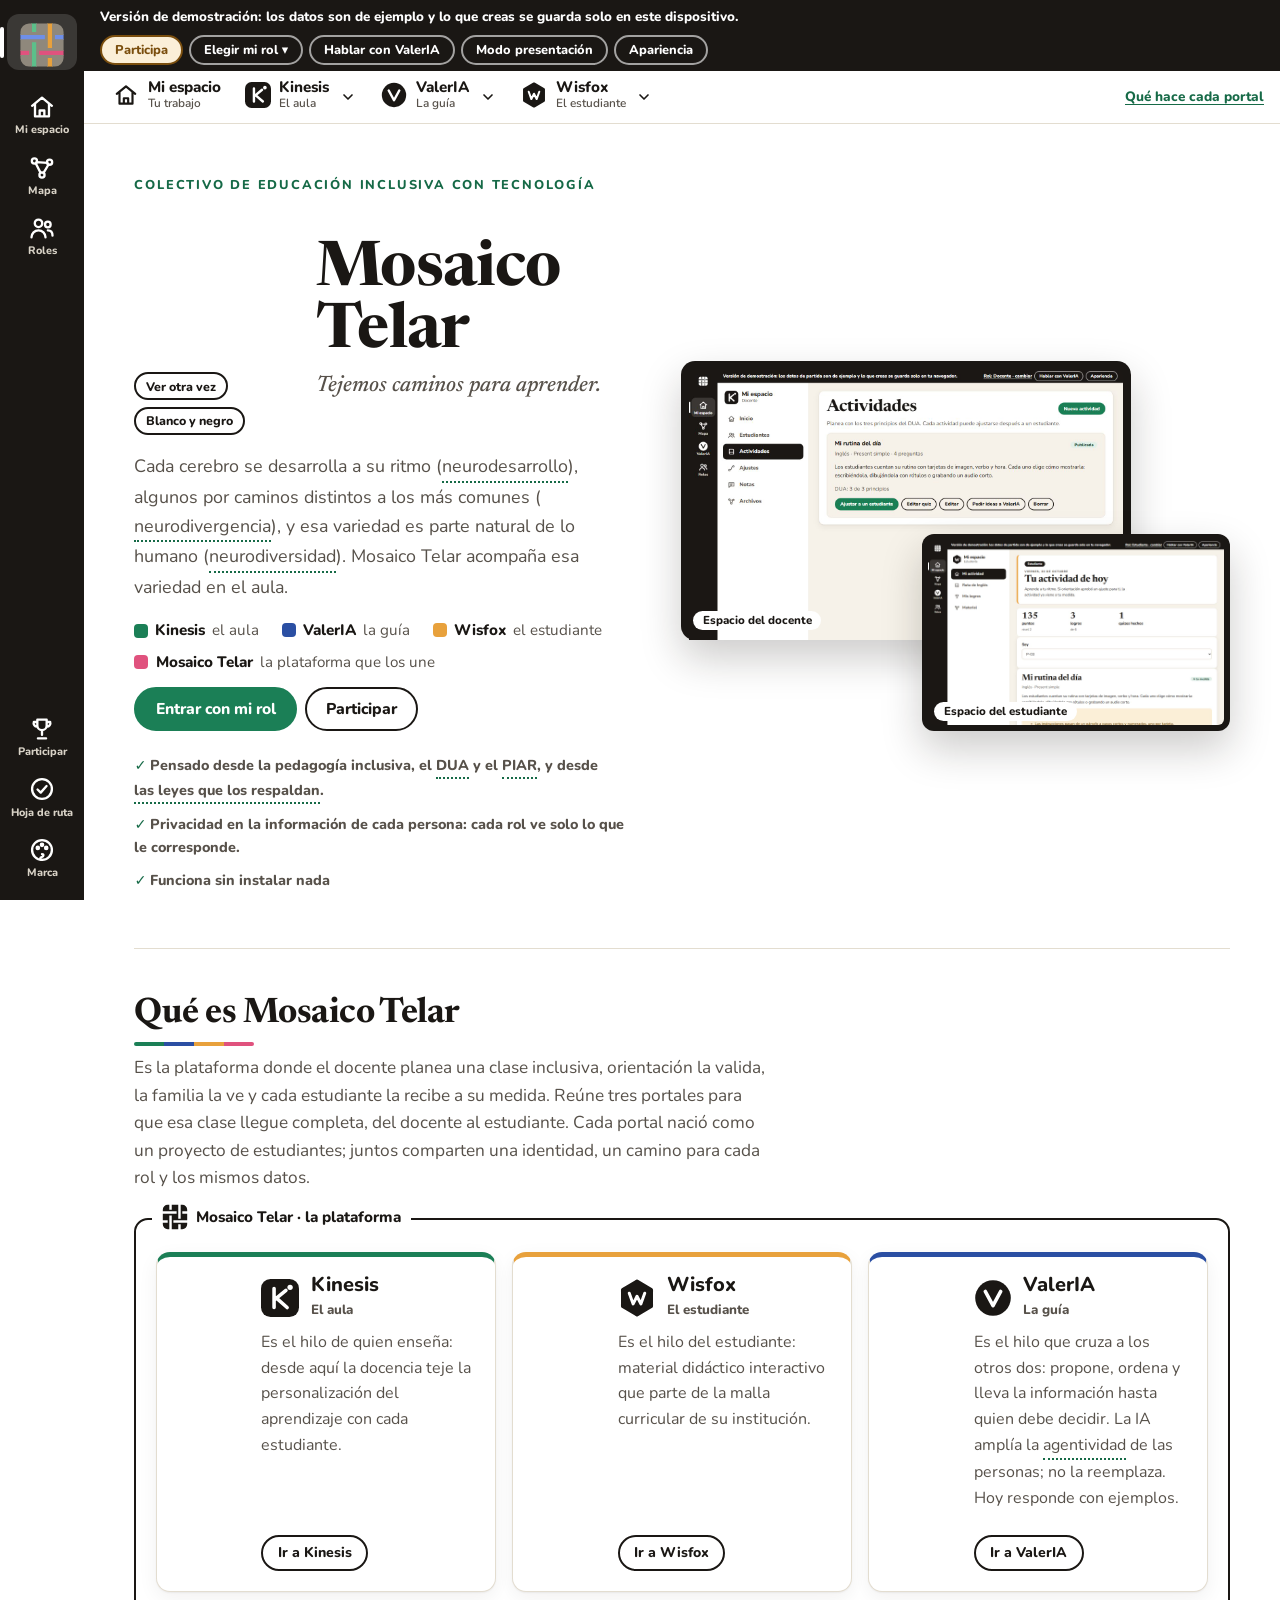
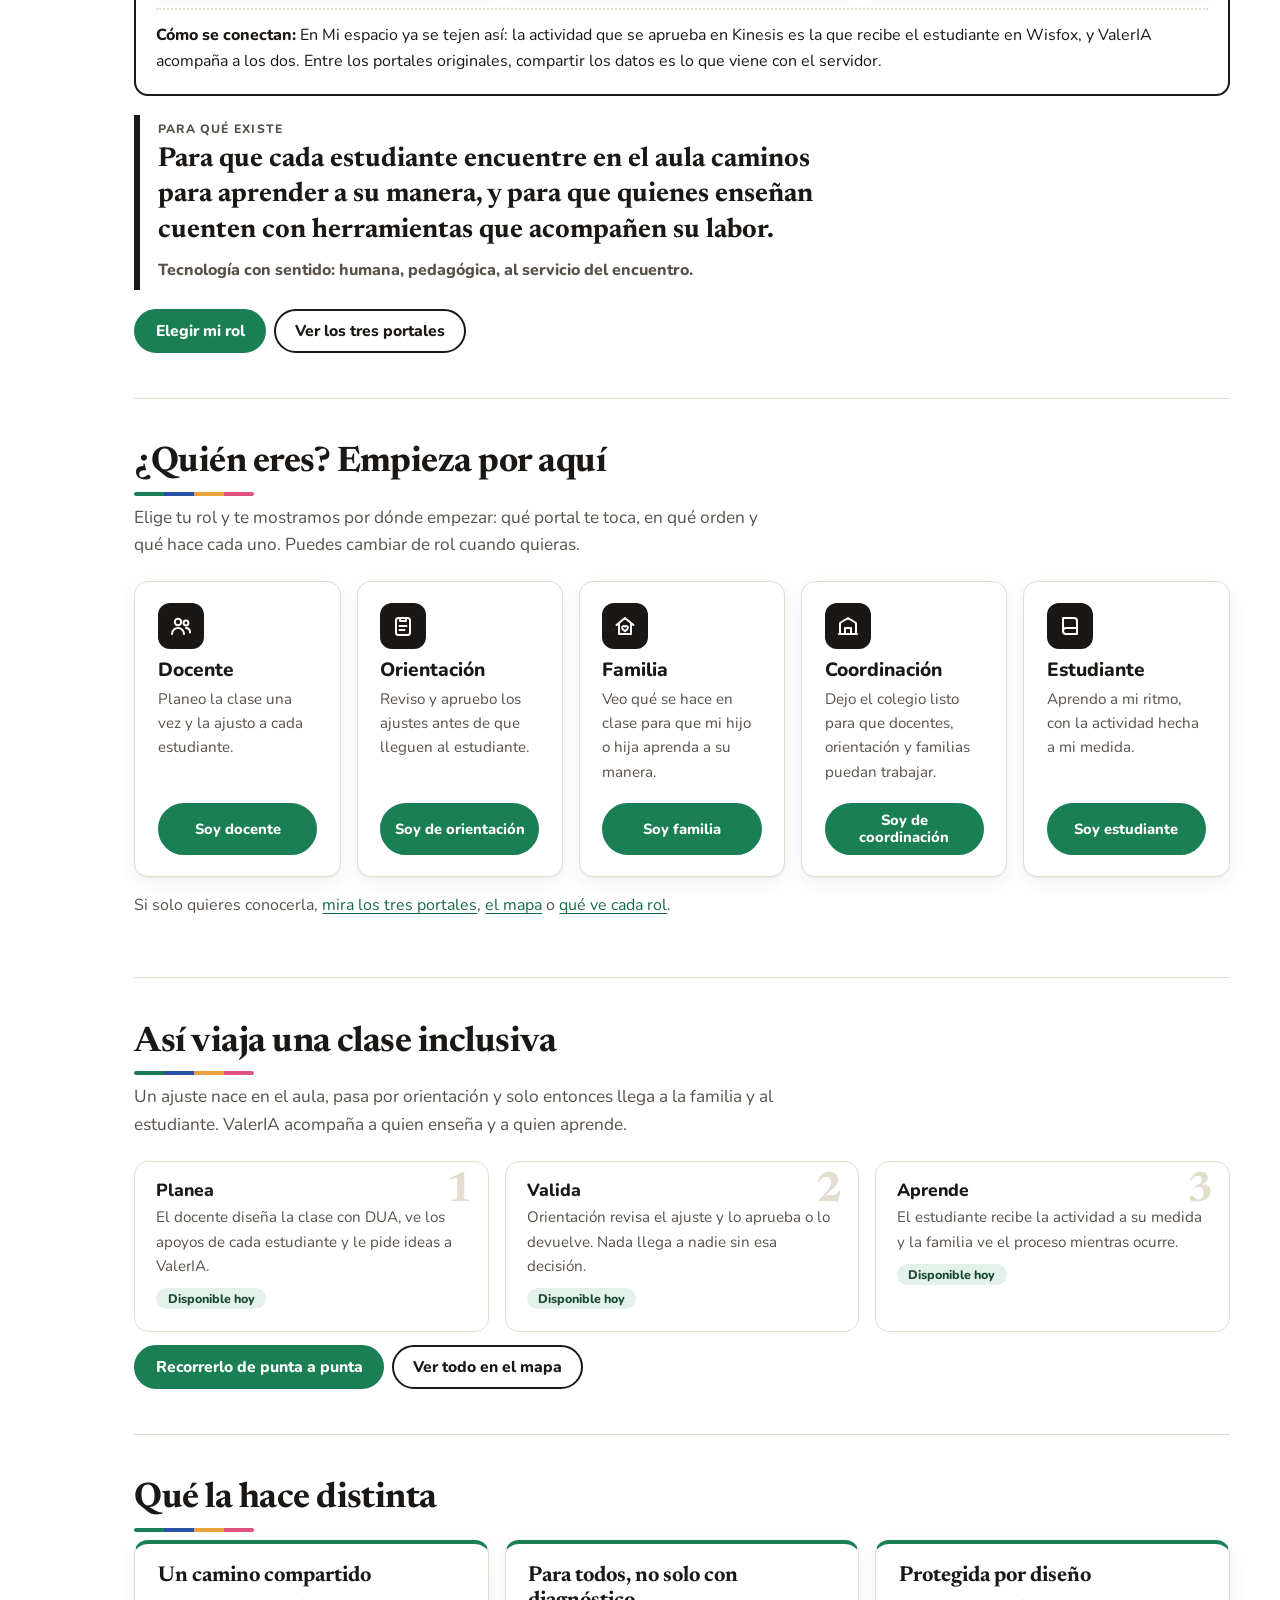
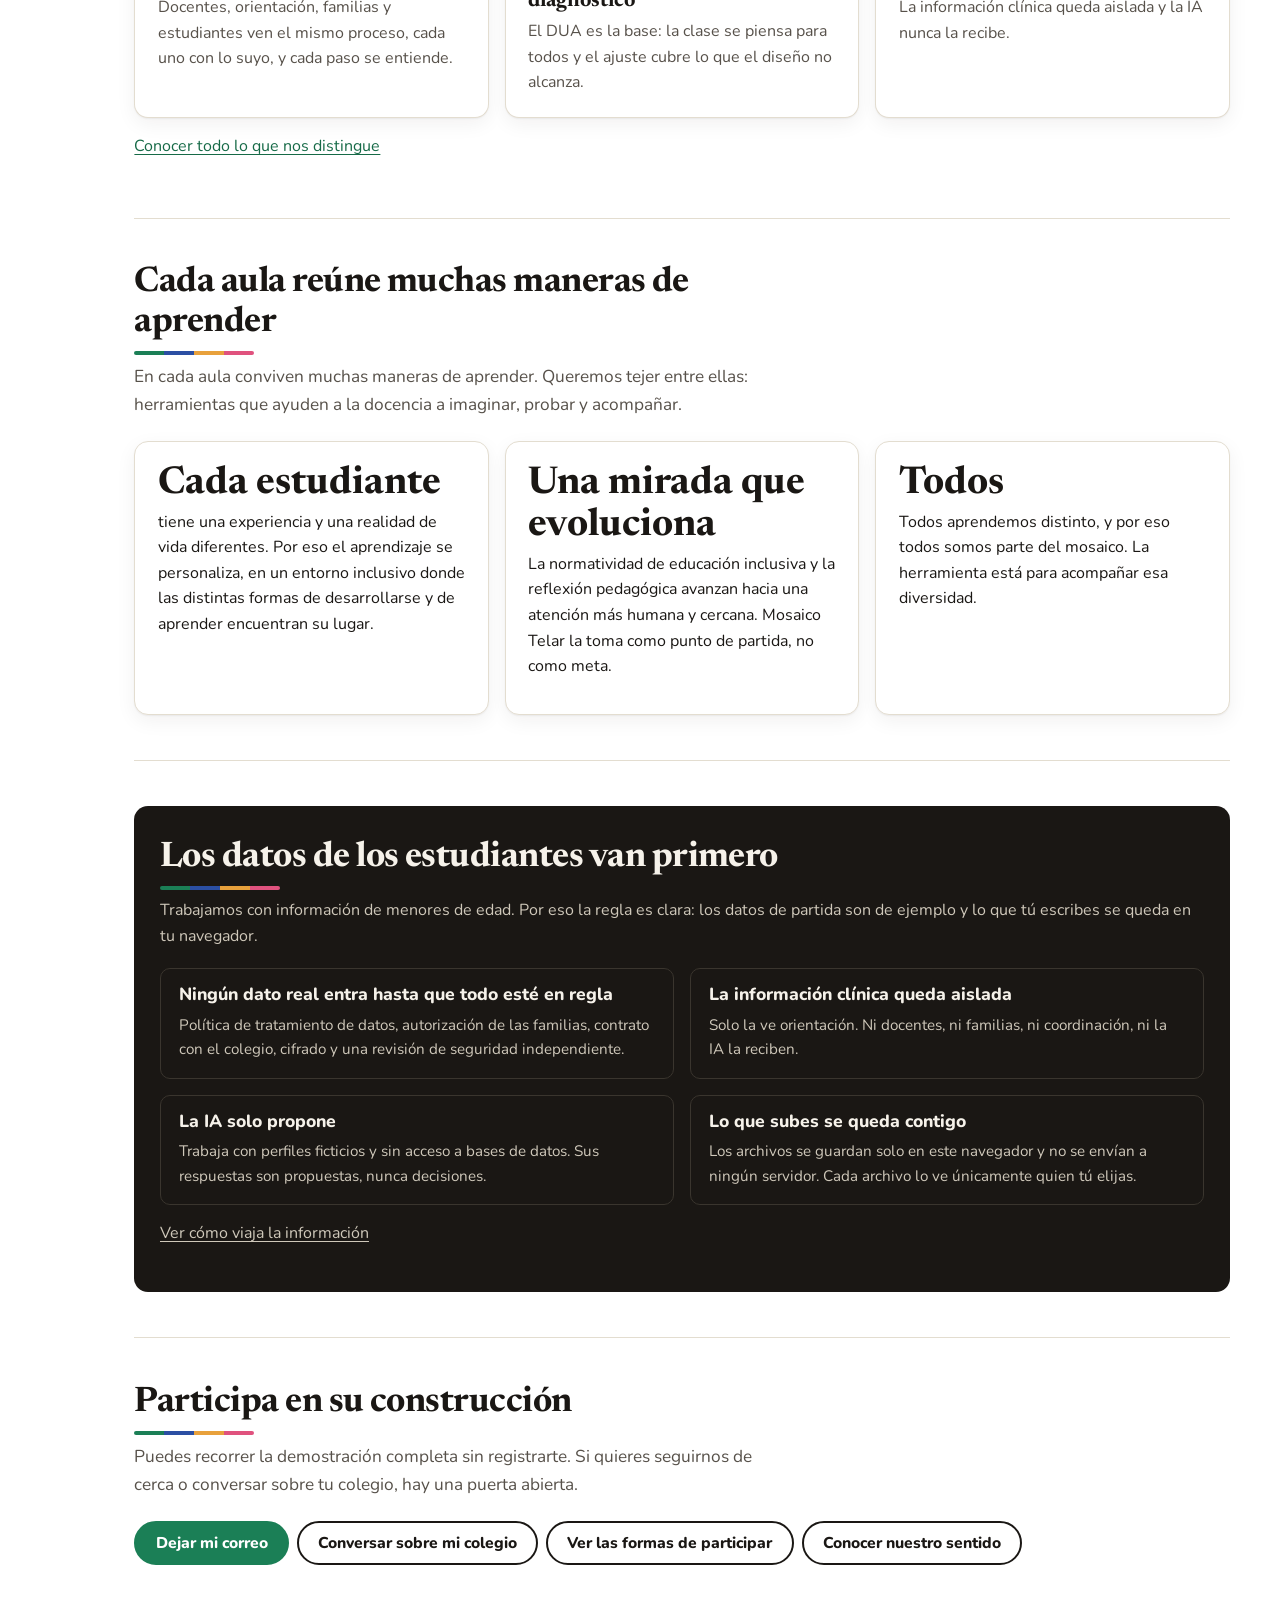
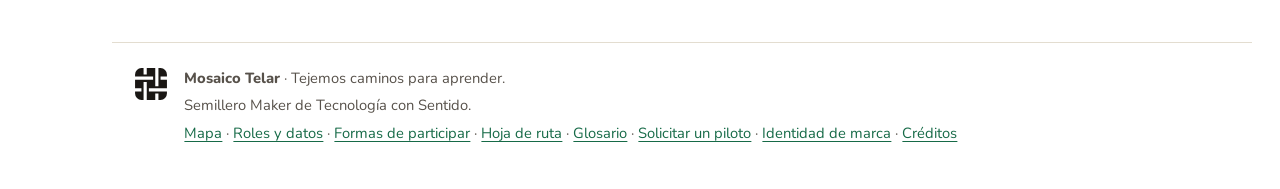
==== commit 12eb2520: "Merge branch 'demostracion'" ====
--- a/index.html
+++ b/index.html
@@ -9,9 +9,13 @@
 <meta property="og:description" content="Plataforma de educación inclusiva con tecnología.">
 <meta property="og:type" content="website">
 <meta name="theme-color" content="#1A1714">
-<meta http-equiv="Content-Security-Policy" content="default-src 'self'; script-src 'self'; style-src 'self' 'unsafe-inline'; img-src 'self' data: blob:; media-src 'self' blob:; font-src 'self'; connect-src 'self'; frame-src https://profenapaipa.github.io; object-src 'none'; base-uri 'none'; form-action 'none'">
+<meta http-equiv="Content-Security-Policy" content="default-src 'self'; script-src 'self'; style-src 'self' 'unsafe-inline'; img-src 'self' data: blob:; media-src 'self' blob:; font-src 'self'; connect-src 'self' https://profenapaipa.github.io; worker-src 'self'; manifest-src 'self'; frame-src https://profenapaipa.github.io; object-src 'none'; base-uri 'none'; form-action 'none'">
 <meta name="referrer" content="no-referrer">
 <link rel="icon" type="image/svg+xml" href="assets/favicon.svg">
+<link rel="manifest" href="manifest.webmanifest">
+<link rel="preload" href="fonts/nunito-400.woff2" as="font" type="font/woff2" crossorigin>
+<link rel="preload" href="fonts/nunito-800.woff2" as="font" type="font/woff2" crossorigin>
+<script src="js/red-de-seguridad.js"></script>
 <script src="js/tema.js"></script>
 <link rel="stylesheet" href="css/fuentes.css">
 <link rel="stylesheet" href="css/tokens.css">
@@ -22,6 +26,8 @@
 <link rel="stylesheet" href="css/animacion.css">
 <link rel="stylesheet" href="css/portales-vivos.css">
 <link rel="stylesheet" href="css/planes.css">
+<link rel="stylesheet" href="css/presentacion.css">
+<link rel="stylesheet" href="css/calmado.css">
 </head>
 <body>
 <a class="saltar" href="#app">Saltar al contenido</a>
@@ -64,6 +70,7 @@
 <aside class="panel-ia" id="slot-ia" hidden></aside>
 
 <script src="js/ui.js"></script>
+<script src="js/mensajes.js"></script>
 <script src="js/tejido.js"></script>
 <script src="js/config.js"></script>
 <script src="js/datos.js"></script>
@@ -75,8 +82,10 @@
 <script src="js/plan.js"></script>
 <script src="js/dialogos.js"></script>
 <script src="js/biblioteca.js"></script>
+<script src="js/conexion.js"></script>
 <script src="js/vivos.js"></script>
 <script src="js/barra.js"></script>
+<script src="js/presentacion.js"></script>
 <script src="js/ia-config.js"></script>
 <script src="js/ia.js"></script>
 <script src="js/router.js"></script>
--- a/css/presentacion.css
+++ b/css/presentacion.css
@@ -0,0 +1,89 @@
+/* presentacion.css: el modo presentación (js/presentacion.js). Todo cuelga de html[data-presentacion="activa"], así que sin el
+   atributo este archivo no cambia nada.
+
+   Lo que busca: que se lea a distancia en una pantalla de 1920x1080 o de 1280x720. Todo el sitio está medido en rem, por eso
+   subir la letra de la raíz agranda todo a la vez sin tocar cada regla. A 1920 px de ancho la base es de 24 px; a 1280 px, de 20 px. */
+
+@media (min-width: 861px) { html[data-presentacion="activa"] { font-size: 125%; } }
+@media (min-width: 1600px) { html[data-presentacion="activa"] { font-size: 150%; } }
+/* En el celular no se agranda nada: el modo es para proyectar, y una letra mayor allí desbordaría la pantalla. */
+
+/* Menos navegación: se quedan el riel de arriba, la barra de portales y el rol. Lo demás (planes, hoja de ruta, marca, pie)
+   no hace falta en la mesa y le quita espacio a la demostración. */
+html[data-presentacion="activa"] .riel-abajo,
+html[data-presentacion="activa"] .pie,
+html[data-presentacion="activa"] .barra-portales__ayuda,
+html[data-presentacion="activa"] .plan-chip,
+html[data-presentacion="activa"] .franja-guia,
+html[data-presentacion="activa"] #btn-ia { display: none; }
+
+/* Controles más grandes y foco más grueso: se ven y se aciertan a distancia. */
+@media (min-width: 861px) {
+  html[data-presentacion="activa"] .btn { min-height: 52px; padding: .6rem 1.4rem; font-size: 1.02rem; }
+  html[data-presentacion="activa"] .btn--chico { min-height: 44px; padding: .35rem 1.1rem; font-size: .95rem; }
+  html[data-presentacion="activa"] .franja .btn { min-height: 40px; font-size: .9rem; }
+  /* La franja es una sola fila: la nota de demostración se achica para dejar sitio a los botones y a los portales. */
+  html[data-presentacion="activa"] .franja p { font-size: .7rem; }
+  html[data-presentacion="activa"] .franja .btn { padding: .1rem .9rem; font-size: .85rem; }
+  html[data-presentacion="activa"] .aviso-conexion { font-size: .78rem; padding: .2rem .7rem; }
+  html[data-presentacion="activa"] .aviso-conexion .btn { min-height: 32px; }
+  html[data-presentacion="activa"] .riel a { font-size: .74rem; }
+  html[data-presentacion="activa"] .pestana__ir { padding-top: .6rem; padding-bottom: .6rem; }
+  html[data-presentacion="activa"] .pestana__texto small { font-size: .78rem; }
+  html[data-presentacion="activa"] .menu-portal,
+  html[data-presentacion="activa"] .menu-rol { font-size: 1rem; }
+}
+/* Con más letra, cinco tarjetas de rol en una fila no caben: pasan a tres, salvo en pantallas muy anchas (donde la base de 24 px equivale a 1280 px). */
+@media (min-width: 861px) and (max-width: 1599px) { html[data-presentacion="activa"] .rejilla--5 { grid-template-columns: repeat(3, minmax(0, 1fr)); } }
+html[data-presentacion="activa"] :focus-visible { outline-width: 4px; outline-offset: 3px; }
+
+/* La barra del guion deja sitio a los portales y al contenido: --guion-alto lo mide el script. */
+html[data-presentacion="activa"] body { padding-bottom: var(--guion-alto, 0px); }
+html[data-presentacion="activa"] .vivos { height: calc(100dvh - var(--cabeza) - var(--guion-alto, 0px)); min-height: 300px; }
+
+/* ---------------- El guion de la mesa ---------------- */
+.guion {
+  position: fixed; z-index: 55; left: var(--riel-ancho); right: 0; bottom: 0;
+  background: var(--panel); color: var(--sobre-panel);
+  border-top: 4px solid var(--hilo-mosaico);
+  font-size: .9rem;
+}
+.guion[hidden] { display: none; }
+.guion[data-oculto="si"] { left: auto; right: .8rem; bottom: .8rem; background: transparent; border: 0; }
+.guion__cuerpo { display: grid; grid-template-columns: minmax(0, 1fr) auto; gap: .3rem 1.6rem; align-items: center; padding: .5rem 1.2rem .45rem; }
+.guion__etiqueta { margin: 0; font: 800 .72rem var(--fuente); letter-spacing: .1em; text-transform: uppercase; color: var(--sobre-panel-suave); }
+.guion__borrador { color: #F0BE6C; letter-spacing: .04em; text-transform: none; font-size: .8rem; }
+.guion__meta { letter-spacing: 0; text-transform: none; font-size: .85rem; font-weight: 700; }
+.guion__titulo { margin: 0; font: 800 1.25rem/1.2 var(--fuente); letter-spacing: 0; color: var(--sobre-panel); }
+.guion__texto { margin: .1rem 0 0; max-width: 70ch; }
+.guion__nav { display: flex; gap: .6rem; }
+.guion__pie { grid-column: 1 / -1; display: flex; flex-wrap: wrap; align-items: center; justify-content: space-between; gap: .4rem 1rem; }
+.guion__puntos { list-style: none; margin: 0; padding: 0; display: flex; flex-wrap: wrap; gap: 0; }
+.guion__punto { width: 24px; height: 24px; padding: 0; border: 0; background: none; cursor: pointer; display: grid; place-items: center; }
+.guion__punto::before { content: ""; width: 12px; height: 12px; border-radius: 50%; border: 2px solid var(--sobre-panel-suave); }
+.guion__punto[aria-current="step"]::before { background: var(--sobre-panel); border-color: var(--sobre-panel); width: 16px; height: 16px; }
+.guion__utiles { display: flex; flex-wrap: wrap; gap: .4rem; }
+/* Los botones de uso ocasional del guion son más bajos que los de pasar de paso, para que la barra ocupe poco. */
+.guion .btn--chico { min-height: 36px; padding: .15rem .7rem; font-size: .78rem; }
+
+/* Sobre el panel oscuro (en cualquier tema) los botones de contorno usan la tinta clara. */
+.guion .btn--suave { color: var(--sobre-panel); border-color: var(--sobre-panel-suave); }
+.guion .btn--suave:hover { background: var(--sobre-panel); color: var(--panel); }
+.guion .btn[disabled] { opacity: .45; }
+.guion :focus-visible { outline-color: #FFFFFF; }
+.guion__mostrar { box-shadow: 0 6px 20px rgba(0, 0, 0, .35); }
+
+@media (max-width: 860px) {
+  /* En el celular el riel va abajo: el guion se sienta encima de él. */
+  .guion { left: 0; bottom: 5.4rem; font-size: .85rem; max-height: 40vh; overflow-y: auto; }
+  .guion[data-oculto="si"] { right: .6rem; bottom: 6rem; max-height: none; }
+  .guion__cuerpo { grid-template-columns: 1fr; padding: .5rem .8rem; }
+  .guion__nav .btn { flex: 1; min-height: 44px; }
+  /* En un celular el guion se queda en lo esencial: título, paso y botones. El texto y los puntos no caben. */
+  .guion__texto, .guion__puntos { display: none; }
+  #btn-presentacion { display: none; }
+  html[data-presentacion="activa"] body { padding-bottom: calc(var(--guion-alto, 0px) + 0px); }
+  html[data-presentacion="activa"] .vivos { height: calc(100dvh - var(--cabeza) - 5.4rem - var(--guion-alto, 0px)); min-height: 300px; }
+}
+
+@media print { .guion { display: none !important; } }
--- a/css/calmado.css
+++ b/css/calmado.css
@@ -0,0 +1,35 @@
+/* calmado.css: la versión calmada. Baja el movimiento al mínimo y la carga sensorial del fondo.
+
+   Se activa de dos maneras, con las mismas reglas:
+   - la persona la enciende en Apariencia (main.js pone html[data-movimiento="calmado"]; el nombre del atributo lo define marca en animacion.css);
+   - su sistema pide reducir el movimiento (prefers-reduced-motion), sin que tenga que hacer nada.
+
+   Cómo apaga el movimiento: en lugar de `animation: none` (que dejaría cada animación en su estado inicial, por ejemplo con el
+   contenido invisible), acorta todo a una milésima de milisegundo y sin repetir. La animación y la transición llegan enseguida a su
+   estado final, y los eventos animationend / transitionend siguen ocurriendo para el código que los espera. Las reglas más finas de
+   cada animación (el logo, los hilos, el revelado) están en animacion.css, que es de marca. */
+
+html[data-movimiento="calmado"] *,
+html[data-movimiento="calmado"] *::before,
+html[data-movimiento="calmado"] *::after {
+  animation-duration: .001ms !important; animation-delay: 0s !important; animation-iteration-count: 1 !important;
+  transition-duration: .001ms !important; transition-delay: 0s !important;
+  scroll-behavior: auto !important; will-change: auto !important;
+}
+/* Menos carga sensorial: sin la trama de hilos de fondo, sombras planas y sin la barra de hilos que cruza al cambiar de pantalla. */
+html[data-movimiento="calmado"] { --trama-fondo: none !important; --sombra: 0 0 0 1px var(--linea) !important; }
+html[data-movimiento="calmado"] #progreso-hilos { display: none; }
+html[data-movimiento="calmado"] .btn:active { transform: none; }
+
+@media (prefers-reduced-motion: reduce) {
+  *, *::before, *::after {
+    animation-duration: .001ms !important; animation-delay: 0s !important; animation-iteration-count: 1 !important;
+    transition-duration: .001ms !important; transition-delay: 0s !important;
+    scroll-behavior: auto !important; will-change: auto !important;
+  }
+  #progreso-hilos { display: none; }
+  .btn:active { transform: none; }
+}
+
+/* Texto de ayuda bajo el interruptor, en el menú de Apariencia */
+.menu-apariencia__ayuda { font-size: .82rem; line-height: 1.4; margin: .1rem 0 0; }
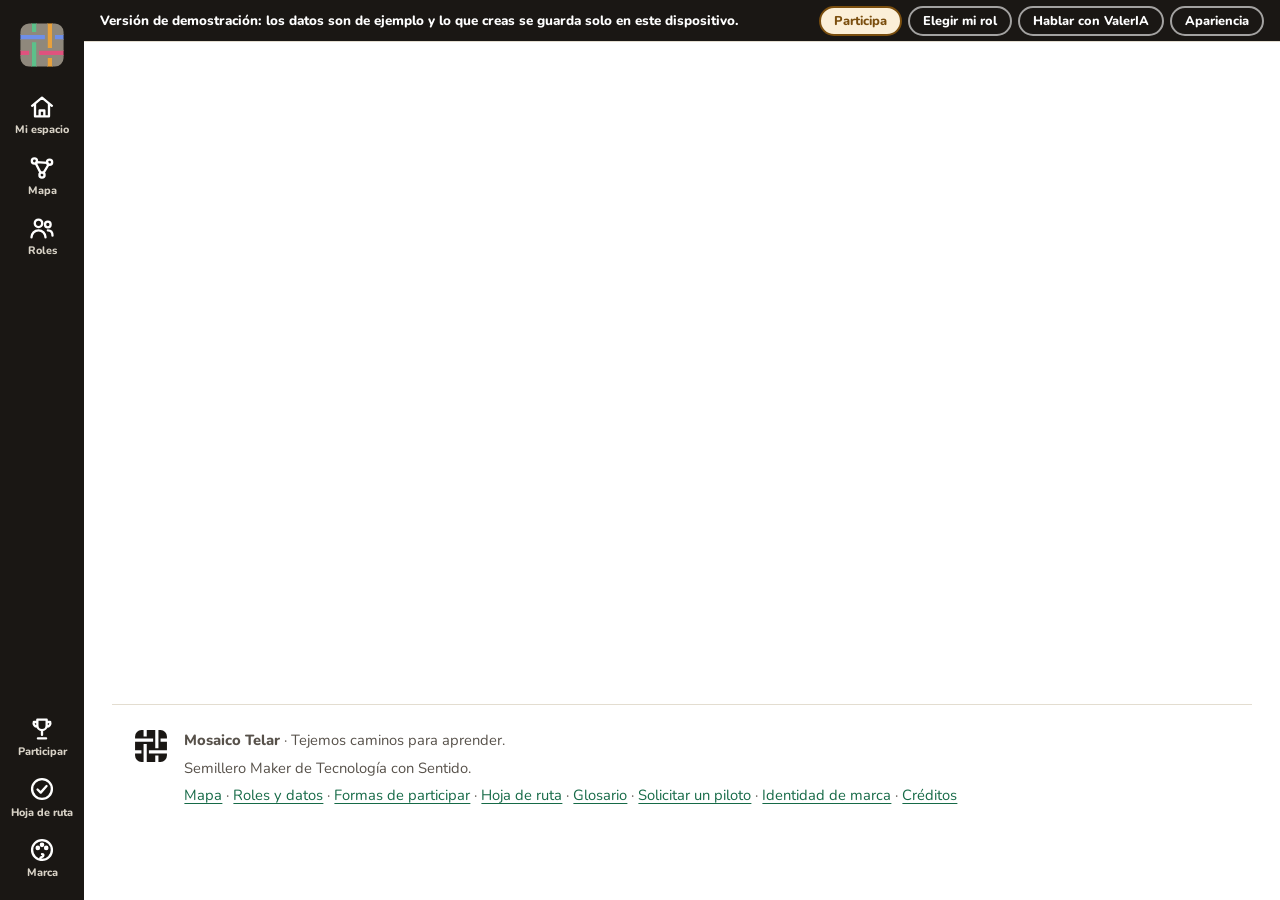
==== commit 8374cf1e: "Simbolos: clase raiz flujo-portales para no chocar con la pagina Roles y datos, enlace en index.html" ====
--- a/index.html
+++ b/index.html
@@ -9,13 +9,9 @@
 <meta property="og:description" content="Plataforma de educación inclusiva con tecnología.">
 <meta property="og:type" content="website">
 <meta name="theme-color" content="#1A1714">
-<meta http-equiv="Content-Security-Policy" content="default-src 'self'; script-src 'self'; style-src 'self' 'unsafe-inline'; img-src 'self' data: blob:; media-src 'self' blob:; font-src 'self'; connect-src 'self' https://profenapaipa.github.io; worker-src 'self'; manifest-src 'self'; frame-src https://profenapaipa.github.io; object-src 'none'; base-uri 'none'; form-action 'none'">
+<meta http-equiv="Content-Security-Policy" content="default-src 'self'; script-src 'self'; style-src 'self' 'unsafe-inline'; img-src 'self' data: blob:; media-src 'self' blob:; font-src 'self'; connect-src 'self'; frame-src https://profenapaipa.github.io; object-src 'none'; base-uri 'none'; form-action 'none'">
 <meta name="referrer" content="no-referrer">
 <link rel="icon" type="image/svg+xml" href="assets/favicon.svg">
-<link rel="manifest" href="manifest.webmanifest">
-<link rel="preload" href="fonts/nunito-400.woff2" as="font" type="font/woff2" crossorigin>
-<link rel="preload" href="fonts/nunito-800.woff2" as="font" type="font/woff2" crossorigin>
-<script src="js/red-de-seguridad.js"></script>
 <script src="js/tema.js"></script>
 <link rel="stylesheet" href="css/fuentes.css">
 <link rel="stylesheet" href="css/tokens.css">
@@ -24,10 +20,9 @@
 <link rel="stylesheet" href="css/vistas.css">
 <link rel="stylesheet" href="css/navegacion.css">
 <link rel="stylesheet" href="css/animacion.css">
+<link rel="stylesheet" href="css/simbolos.css">
 <link rel="stylesheet" href="css/portales-vivos.css">
 <link rel="stylesheet" href="css/planes.css">
-<link rel="stylesheet" href="css/presentacion.css">
-<link rel="stylesheet" href="css/calmado.css">
 </head>
 <body>
 <a class="saltar" href="#app">Saltar al contenido</a>
@@ -70,7 +65,7 @@
 <aside class="panel-ia" id="slot-ia" hidden></aside>
 
 <script src="js/ui.js"></script>
-<script src="js/mensajes.js"></script>
+<script src="js/simbolos.js"></script>
 <script src="js/tejido.js"></script>
 <script src="js/config.js"></script>
 <script src="js/datos.js"></script>
@@ -82,10 +77,8 @@
 <script src="js/plan.js"></script>
 <script src="js/dialogos.js"></script>
 <script src="js/biblioteca.js"></script>
-<script src="js/conexion.js"></script>
 <script src="js/vivos.js"></script>
 <script src="js/barra.js"></script>
-<script src="js/presentacion.js"></script>
 <script src="js/ia-config.js"></script>
 <script src="js/ia.js"></script>
 <script src="js/router.js"></script>
--- a/css/simbolos.css
+++ b/css/simbolos.css
@@ -0,0 +1,32 @@
+/* simbolos.css: el sistema de símbolos (la pieza y el hilo) y el diagrama del flujo. Todo en colores de tokens.css, así que sirve
+   en tema claro, oscuro y con texto grande. Sin animación. */
+
+.flujo-portales { position: relative; max-width: 460px; margin: 0 auto; }   /* relative: el texto solo para lectores se posiciona de forma absoluta */
+.flujo-portales svg { display: block; width: 100%; height: auto; overflow: visible; }
+.flujo__texto { font: 700 12.5px/1 var(--fuente); fill: var(--tinta); }
+.flujo__texto--leyenda { fill: var(--tinta-suave); font-weight: 600; }
+.flujo__caja { fill: none; stroke: var(--tinta); stroke-width: 2; }
+.flujo__guia { fill: none; stroke: var(--tinta-suave); stroke-width: 3; stroke-linecap: round; }
+/* Las puntas son triángulos rellenos, no trazos: se leen claras aunque el hilo que llega sea punteado. */
+.flujo__punta { fill: var(--tinta-suave); stroke: var(--tinta-suave); stroke-width: 2; stroke-linejoin: round; }
+.flujo__punta--valeria { fill: var(--hilo-valeria); stroke: var(--hilo-valeria); }
+.flujo__funda { fill: none; stroke: var(--flujo-fondo, var(--papel)); stroke-width: 10; stroke-linecap: butt; }
+.flujo__hilo { fill: none; stroke-width: 5; stroke-linecap: round; }
+.flujo__hilo--wisfox { stroke: var(--hilo-wisfox); }
+.flujo__hilo--kinesis { stroke: var(--hilo-kinesis); }
+.flujo__hilo--valeria { stroke: var(--hilo-valeria); }
+.flujo__hilo--leyenda { stroke: var(--tinta-suave); }
+/* Punteado = dirección del proyecto (en desarrollo). Siempre va con su leyenda escrita. */
+.flujo__hilo--camino { stroke-dasharray: 2 9; }
+
+.separador-hilos { display: block; width: 120px; height: 12px; margin: 1.4rem 0; fill: none; stroke-width: 2; stroke-linecap: round; }
+.pieza-portal { width: 76px; height: 64px; }
+.vacio-portal { width: 120px; height: 96px; }
+
+/* Capas de personalización: el mismo tejido con más o menos hilos. data-hilos="1" (calmado, para quien necesita menos) a "4" (el
+   tejido completo). Solo cambia la densidad de la trama de fondo, nunca el contenido. */
+.patron-tejido { background-image: var(--trama-fondo); background-size: 24px 24px; }
+.patron-tejido[data-hilos="1"] { background-size: 48px 48px; opacity: 1; }
+.patron-tejido[data-hilos="2"] { background-size: 36px 36px; }
+.patron-tejido[data-hilos="4"] { background-size: 18px 18px; }
+[data-movimiento="calmado"] .patron-tejido { background-image: none; }
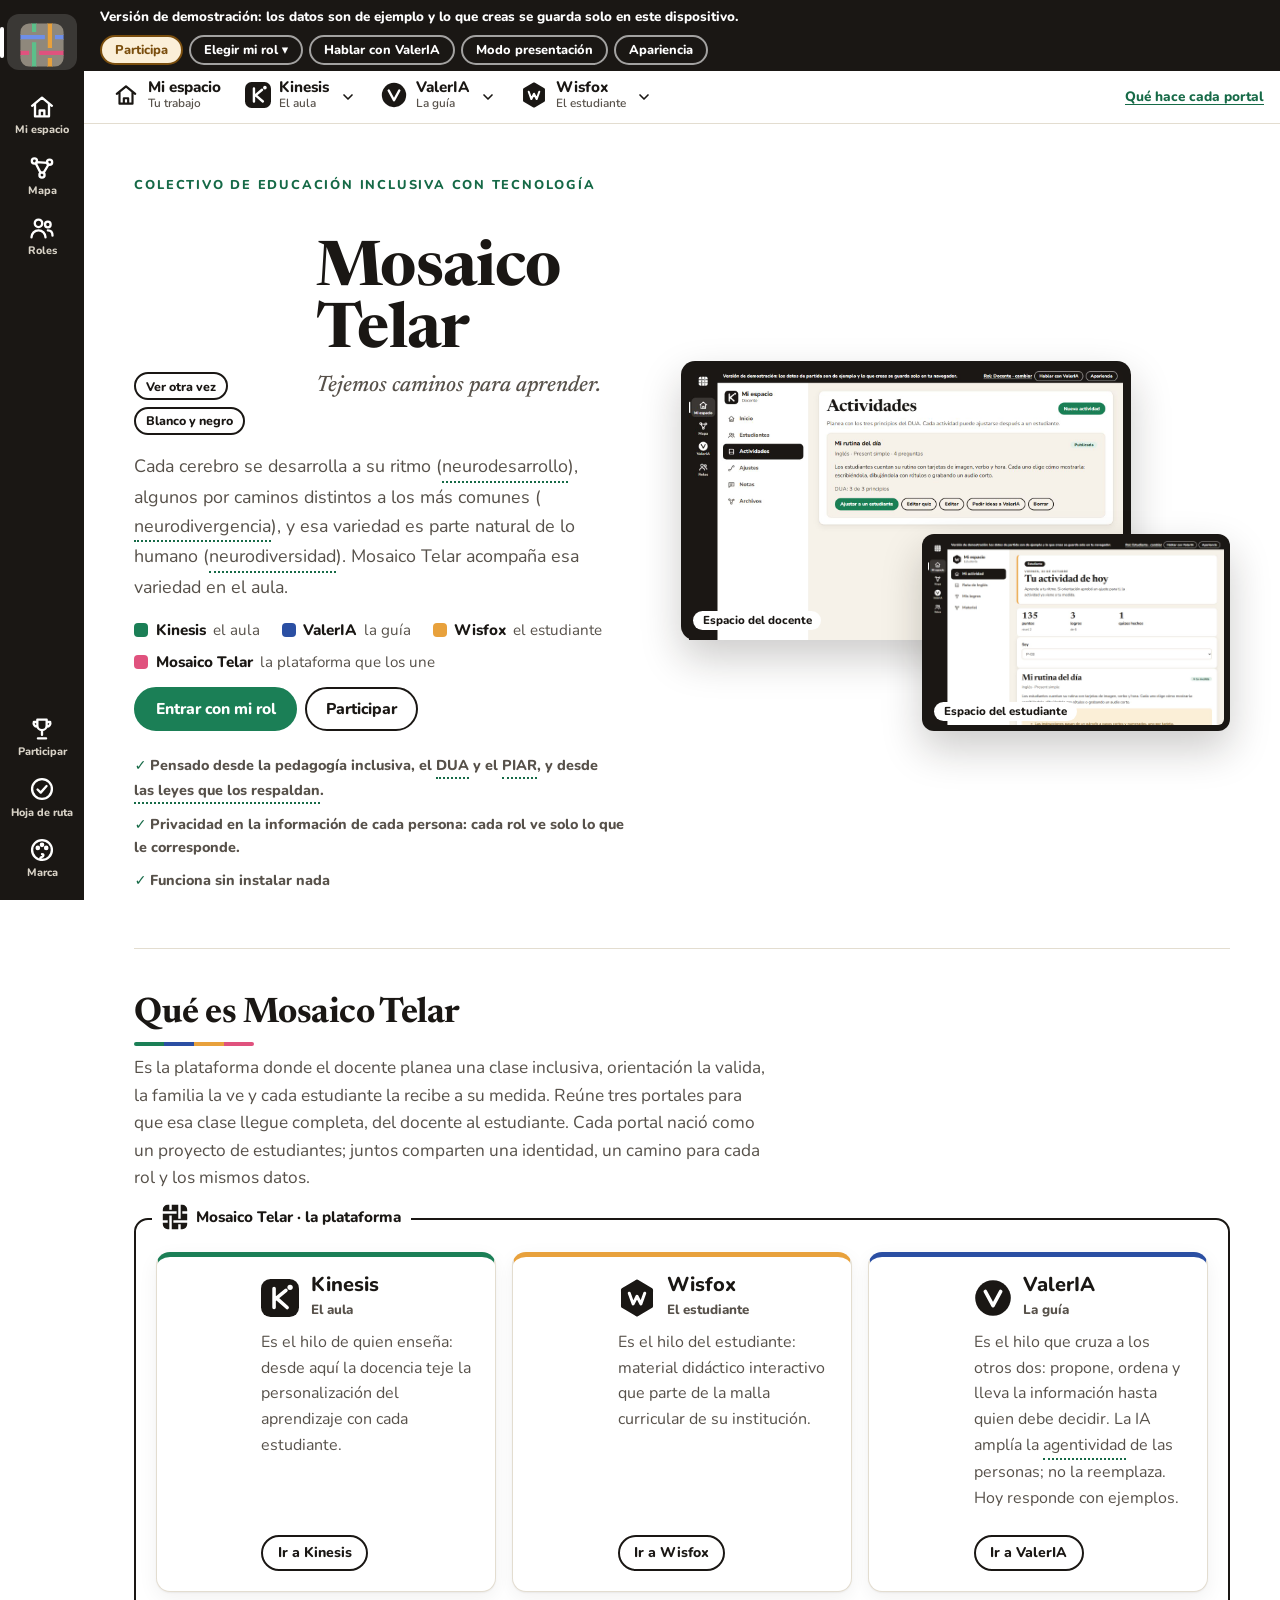
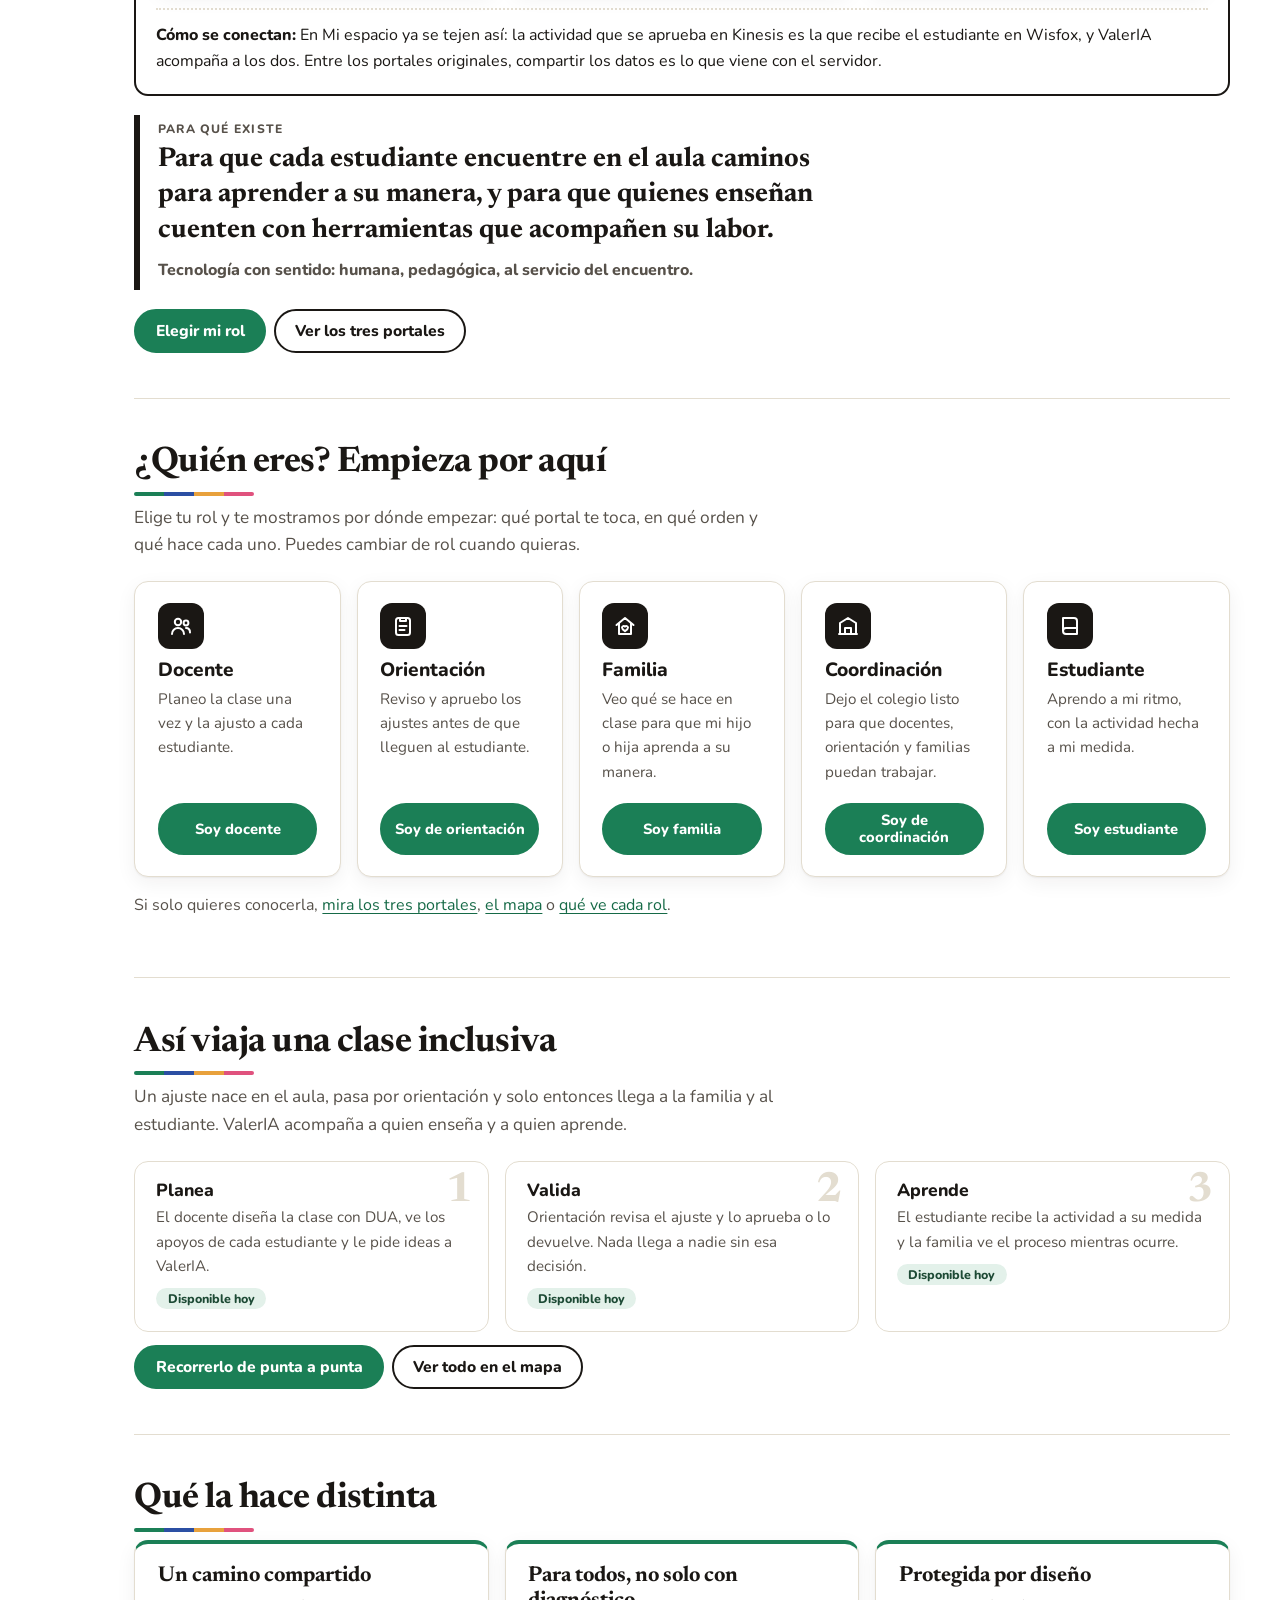
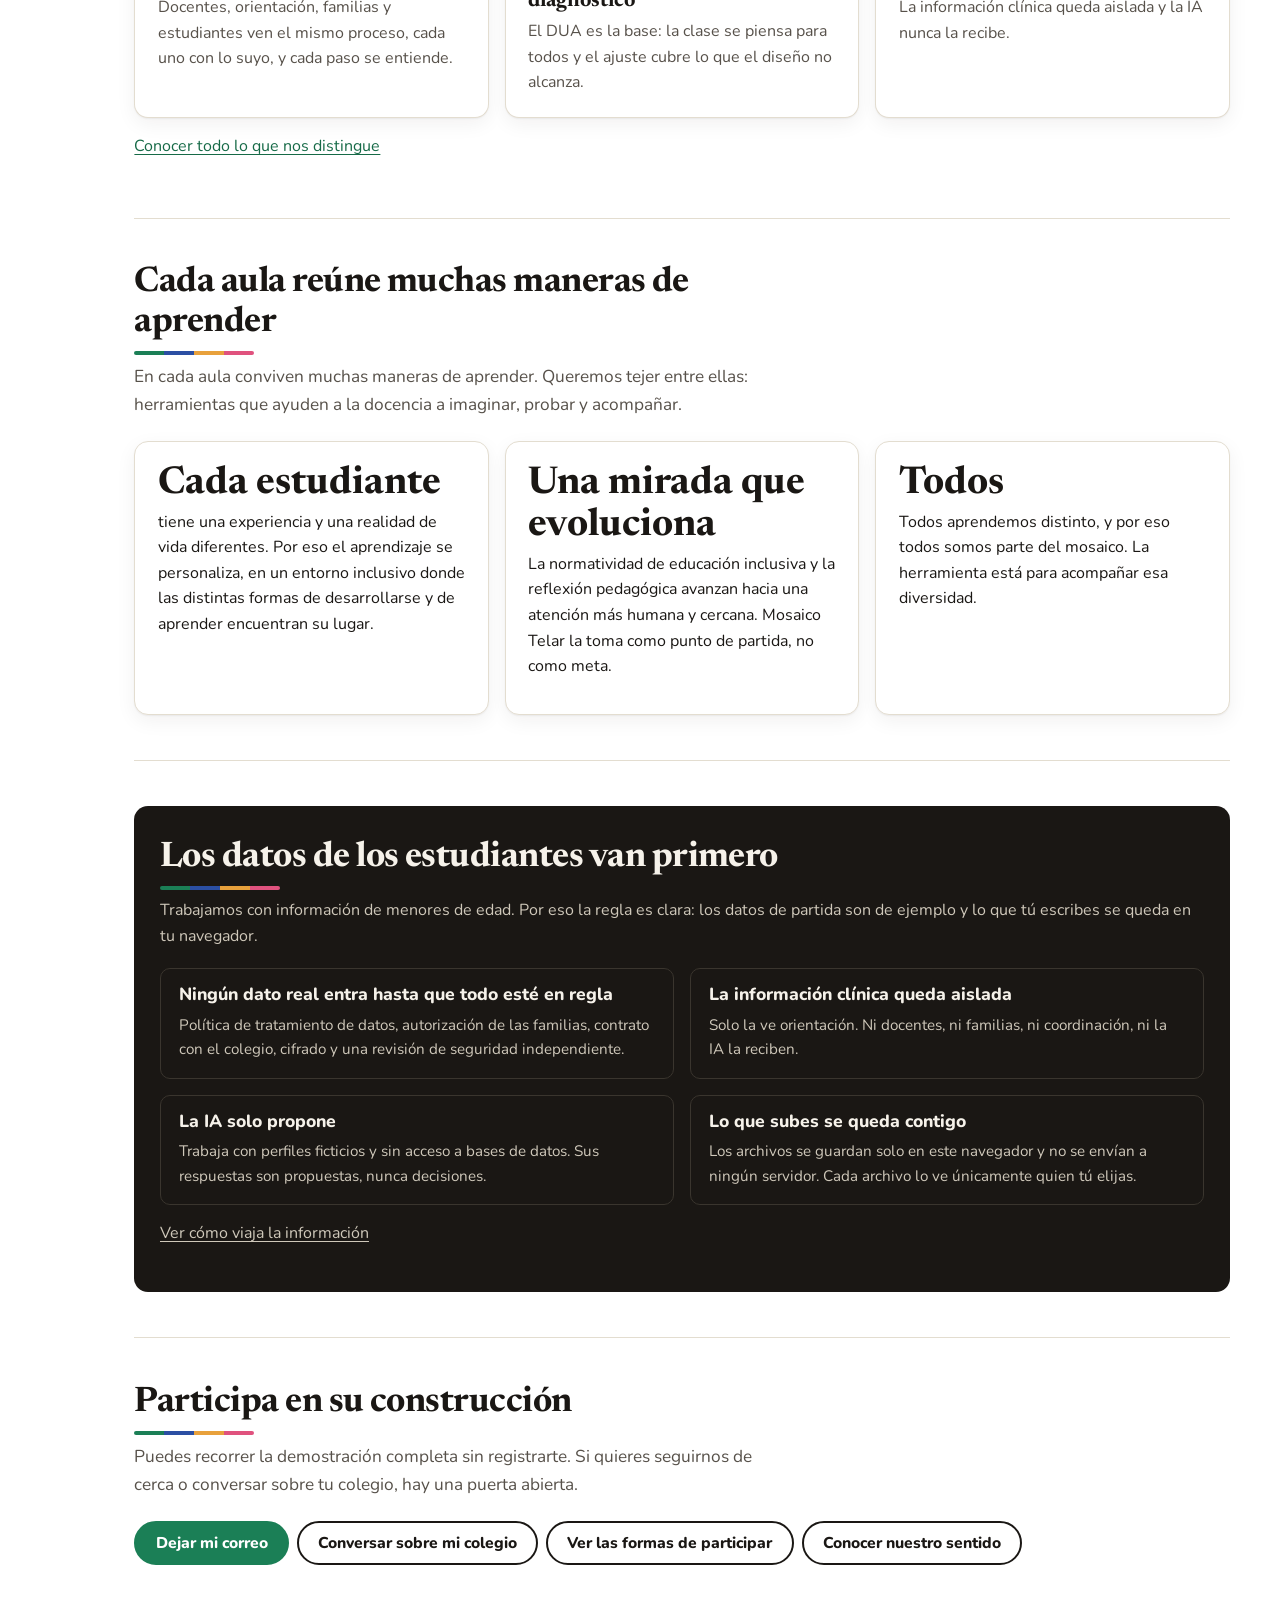
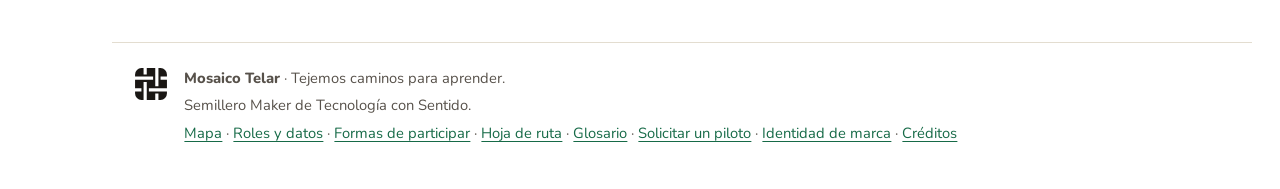
==== commit e95a4fb3: "Merge branch 'marca' # Conflicts: #	index.html" ====
--- a/index.html
+++ b/index.html
@@ -9,9 +9,13 @@
 <meta property="og:description" content="Plataforma de educación inclusiva con tecnología.">
 <meta property="og:type" content="website">
 <meta name="theme-color" content="#1A1714">
-<meta http-equiv="Content-Security-Policy" content="default-src 'self'; script-src 'self'; style-src 'self' 'unsafe-inline'; img-src 'self' data: blob:; media-src 'self' blob:; font-src 'self'; connect-src 'self'; frame-src https://profenapaipa.github.io; object-src 'none'; base-uri 'none'; form-action 'none'">
+<meta http-equiv="Content-Security-Policy" content="default-src 'self'; script-src 'self'; style-src 'self' 'unsafe-inline'; img-src 'self' data: blob:; media-src 'self' blob:; font-src 'self'; connect-src 'self' https://profenapaipa.github.io; worker-src 'self'; manifest-src 'self'; frame-src https://profenapaipa.github.io; object-src 'none'; base-uri 'none'; form-action 'none'">
 <meta name="referrer" content="no-referrer">
 <link rel="icon" type="image/svg+xml" href="assets/favicon.svg">
+<link rel="manifest" href="manifest.webmanifest">
+<link rel="preload" href="fonts/nunito-400.woff2" as="font" type="font/woff2" crossorigin>
+<link rel="preload" href="fonts/nunito-800.woff2" as="font" type="font/woff2" crossorigin>
+<script src="js/red-de-seguridad.js"></script>
 <script src="js/tema.js"></script>
 <link rel="stylesheet" href="css/fuentes.css">
 <link rel="stylesheet" href="css/tokens.css">
@@ -23,6 +27,8 @@
 <link rel="stylesheet" href="css/simbolos.css">
 <link rel="stylesheet" href="css/portales-vivos.css">
 <link rel="stylesheet" href="css/planes.css">
+<link rel="stylesheet" href="css/presentacion.css">
+<link rel="stylesheet" href="css/calmado.css">
 </head>
 <body>
 <a class="saltar" href="#app">Saltar al contenido</a>
@@ -65,6 +71,7 @@
 <aside class="panel-ia" id="slot-ia" hidden></aside>
 
 <script src="js/ui.js"></script>
+<script src="js/mensajes.js"></script>
 <script src="js/simbolos.js"></script>
 <script src="js/tejido.js"></script>
 <script src="js/config.js"></script>
@@ -77,8 +84,10 @@
 <script src="js/plan.js"></script>
 <script src="js/dialogos.js"></script>
 <script src="js/biblioteca.js"></script>
+<script src="js/conexion.js"></script>
 <script src="js/vivos.js"></script>
 <script src="js/barra.js"></script>
+<script src="js/presentacion.js"></script>
 <script src="js/ia-config.js"></script>
 <script src="js/ia.js"></script>
 <script src="js/router.js"></script>
--- a/css/presentacion.css
+++ b/css/presentacion.css
@@ -0,0 +1,89 @@
+/* presentacion.css: el modo presentación (js/presentacion.js). Todo cuelga de html[data-presentacion="activa"], así que sin el
+   atributo este archivo no cambia nada.
+
+   Lo que busca: que se lea a distancia en una pantalla de 1920x1080 o de 1280x720. Todo el sitio está medido en rem, por eso
+   subir la letra de la raíz agranda todo a la vez sin tocar cada regla. A 1920 px de ancho la base es de 24 px; a 1280 px, de 20 px. */
+
+@media (min-width: 861px) { html[data-presentacion="activa"] { font-size: 125%; } }
+@media (min-width: 1600px) { html[data-presentacion="activa"] { font-size: 150%; } }
+/* En el celular no se agranda nada: el modo es para proyectar, y una letra mayor allí desbordaría la pantalla. */
+
+/* Menos navegación: se quedan el riel de arriba, la barra de portales y el rol. Lo demás (planes, hoja de ruta, marca, pie)
+   no hace falta en la mesa y le quita espacio a la demostración. */
+html[data-presentacion="activa"] .riel-abajo,
+html[data-presentacion="activa"] .pie,
+html[data-presentacion="activa"] .barra-portales__ayuda,
+html[data-presentacion="activa"] .plan-chip,
+html[data-presentacion="activa"] .franja-guia,
+html[data-presentacion="activa"] #btn-ia { display: none; }
+
+/* Controles más grandes y foco más grueso: se ven y se aciertan a distancia. */
+@media (min-width: 861px) {
+  html[data-presentacion="activa"] .btn { min-height: 52px; padding: .6rem 1.4rem; font-size: 1.02rem; }
+  html[data-presentacion="activa"] .btn--chico { min-height: 44px; padding: .35rem 1.1rem; font-size: .95rem; }
+  html[data-presentacion="activa"] .franja .btn { min-height: 40px; font-size: .9rem; }
+  /* La franja es una sola fila: la nota de demostración se achica para dejar sitio a los botones y a los portales. */
+  html[data-presentacion="activa"] .franja p { font-size: .7rem; }
+  html[data-presentacion="activa"] .franja .btn { padding: .1rem .9rem; font-size: .85rem; }
+  html[data-presentacion="activa"] .aviso-conexion { font-size: .78rem; padding: .2rem .7rem; }
+  html[data-presentacion="activa"] .aviso-conexion .btn { min-height: 32px; }
+  html[data-presentacion="activa"] .riel a { font-size: .74rem; }
+  html[data-presentacion="activa"] .pestana__ir { padding-top: .6rem; padding-bottom: .6rem; }
+  html[data-presentacion="activa"] .pestana__texto small { font-size: .78rem; }
+  html[data-presentacion="activa"] .menu-portal,
+  html[data-presentacion="activa"] .menu-rol { font-size: 1rem; }
+}
+/* Con más letra, cinco tarjetas de rol en una fila no caben: pasan a tres, salvo en pantallas muy anchas (donde la base de 24 px equivale a 1280 px). */
+@media (min-width: 861px) and (max-width: 1599px) { html[data-presentacion="activa"] .rejilla--5 { grid-template-columns: repeat(3, minmax(0, 1fr)); } }
+html[data-presentacion="activa"] :focus-visible { outline-width: 4px; outline-offset: 3px; }
+
+/* La barra del guion deja sitio a los portales y al contenido: --guion-alto lo mide el script. */
+html[data-presentacion="activa"] body { padding-bottom: var(--guion-alto, 0px); }
+html[data-presentacion="activa"] .vivos { height: calc(100dvh - var(--cabeza) - var(--guion-alto, 0px)); min-height: 300px; }
+
+/* ---------------- El guion de la mesa ---------------- */
+.guion {
+  position: fixed; z-index: 55; left: var(--riel-ancho); right: 0; bottom: 0;
+  background: var(--panel); color: var(--sobre-panel);
+  border-top: 4px solid var(--hilo-mosaico);
+  font-size: .9rem;
+}
+.guion[hidden] { display: none; }
+.guion[data-oculto="si"] { left: auto; right: .8rem; bottom: .8rem; background: transparent; border: 0; }
+.guion__cuerpo { display: grid; grid-template-columns: minmax(0, 1fr) auto; gap: .3rem 1.6rem; align-items: center; padding: .5rem 1.2rem .45rem; }
+.guion__etiqueta { margin: 0; font: 800 .72rem var(--fuente); letter-spacing: .1em; text-transform: uppercase; color: var(--sobre-panel-suave); }
+.guion__borrador { color: #F0BE6C; letter-spacing: .04em; text-transform: none; font-size: .8rem; }
+.guion__meta { letter-spacing: 0; text-transform: none; font-size: .85rem; font-weight: 700; }
+.guion__titulo { margin: 0; font: 800 1.25rem/1.2 var(--fuente); letter-spacing: 0; color: var(--sobre-panel); }
+.guion__texto { margin: .1rem 0 0; max-width: 70ch; }
+.guion__nav { display: flex; gap: .6rem; }
+.guion__pie { grid-column: 1 / -1; display: flex; flex-wrap: wrap; align-items: center; justify-content: space-between; gap: .4rem 1rem; }
+.guion__puntos { list-style: none; margin: 0; padding: 0; display: flex; flex-wrap: wrap; gap: 0; }
+.guion__punto { width: 24px; height: 24px; padding: 0; border: 0; background: none; cursor: pointer; display: grid; place-items: center; }
+.guion__punto::before { content: ""; width: 12px; height: 12px; border-radius: 50%; border: 2px solid var(--sobre-panel-suave); }
+.guion__punto[aria-current="step"]::before { background: var(--sobre-panel); border-color: var(--sobre-panel); width: 16px; height: 16px; }
+.guion__utiles { display: flex; flex-wrap: wrap; gap: .4rem; }
+/* Los botones de uso ocasional del guion son más bajos que los de pasar de paso, para que la barra ocupe poco. */
+.guion .btn--chico { min-height: 36px; padding: .15rem .7rem; font-size: .78rem; }
+
+/* Sobre el panel oscuro (en cualquier tema) los botones de contorno usan la tinta clara. */
+.guion .btn--suave { color: var(--sobre-panel); border-color: var(--sobre-panel-suave); }
+.guion .btn--suave:hover { background: var(--sobre-panel); color: var(--panel); }
+.guion .btn[disabled] { opacity: .45; }
+.guion :focus-visible { outline-color: #FFFFFF; }
+.guion__mostrar { box-shadow: 0 6px 20px rgba(0, 0, 0, .35); }
+
+@media (max-width: 860px) {
+  /* En el celular el riel va abajo: el guion se sienta encima de él. */
+  .guion { left: 0; bottom: 5.4rem; font-size: .85rem; max-height: 40vh; overflow-y: auto; }
+  .guion[data-oculto="si"] { right: .6rem; bottom: 6rem; max-height: none; }
+  .guion__cuerpo { grid-template-columns: 1fr; padding: .5rem .8rem; }
+  .guion__nav .btn { flex: 1; min-height: 44px; }
+  /* En un celular el guion se queda en lo esencial: título, paso y botones. El texto y los puntos no caben. */
+  .guion__texto, .guion__puntos { display: none; }
+  #btn-presentacion { display: none; }
+  html[data-presentacion="activa"] body { padding-bottom: calc(var(--guion-alto, 0px) + 0px); }
+  html[data-presentacion="activa"] .vivos { height: calc(100dvh - var(--cabeza) - 5.4rem - var(--guion-alto, 0px)); min-height: 300px; }
+}
+
+@media print { .guion { display: none !important; } }
--- a/css/calmado.css
+++ b/css/calmado.css
@@ -0,0 +1,35 @@
+/* calmado.css: la versión calmada. Baja el movimiento al mínimo y la carga sensorial del fondo.
+
+   Se activa de dos maneras, con las mismas reglas:
+   - la persona la enciende en Apariencia (main.js pone html[data-movimiento="calmado"]; el nombre del atributo lo define marca en animacion.css);
+   - su sistema pide reducir el movimiento (prefers-reduced-motion), sin que tenga que hacer nada.
+
+   Cómo apaga el movimiento: en lugar de `animation: none` (que dejaría cada animación en su estado inicial, por ejemplo con el
+   contenido invisible), acorta todo a una milésima de milisegundo y sin repetir. La animación y la transición llegan enseguida a su
+   estado final, y los eventos animationend / transitionend siguen ocurriendo para el código que los espera. Las reglas más finas de
+   cada animación (el logo, los hilos, el revelado) están en animacion.css, que es de marca. */
+
+html[data-movimiento="calmado"] *,
+html[data-movimiento="calmado"] *::before,
+html[data-movimiento="calmado"] *::after {
+  animation-duration: .001ms !important; animation-delay: 0s !important; animation-iteration-count: 1 !important;
+  transition-duration: .001ms !important; transition-delay: 0s !important;
+  scroll-behavior: auto !important; will-change: auto !important;
+}
+/* Menos carga sensorial: sin la trama de hilos de fondo, sombras planas y sin la barra de hilos que cruza al cambiar de pantalla. */
+html[data-movimiento="calmado"] { --trama-fondo: none !important; --sombra: 0 0 0 1px var(--linea) !important; }
+html[data-movimiento="calmado"] #progreso-hilos { display: none; }
+html[data-movimiento="calmado"] .btn:active { transform: none; }
+
+@media (prefers-reduced-motion: reduce) {
+  *, *::before, *::after {
+    animation-duration: .001ms !important; animation-delay: 0s !important; animation-iteration-count: 1 !important;
+    transition-duration: .001ms !important; transition-delay: 0s !important;
+    scroll-behavior: auto !important; will-change: auto !important;
+  }
+  #progreso-hilos { display: none; }
+  .btn:active { transform: none; }
+}
+
+/* Texto de ayuda bajo el interruptor, en el menú de Apariencia */
+.menu-apariencia__ayuda { font-size: .82rem; line-height: 1.4; margin: .1rem 0 0; }
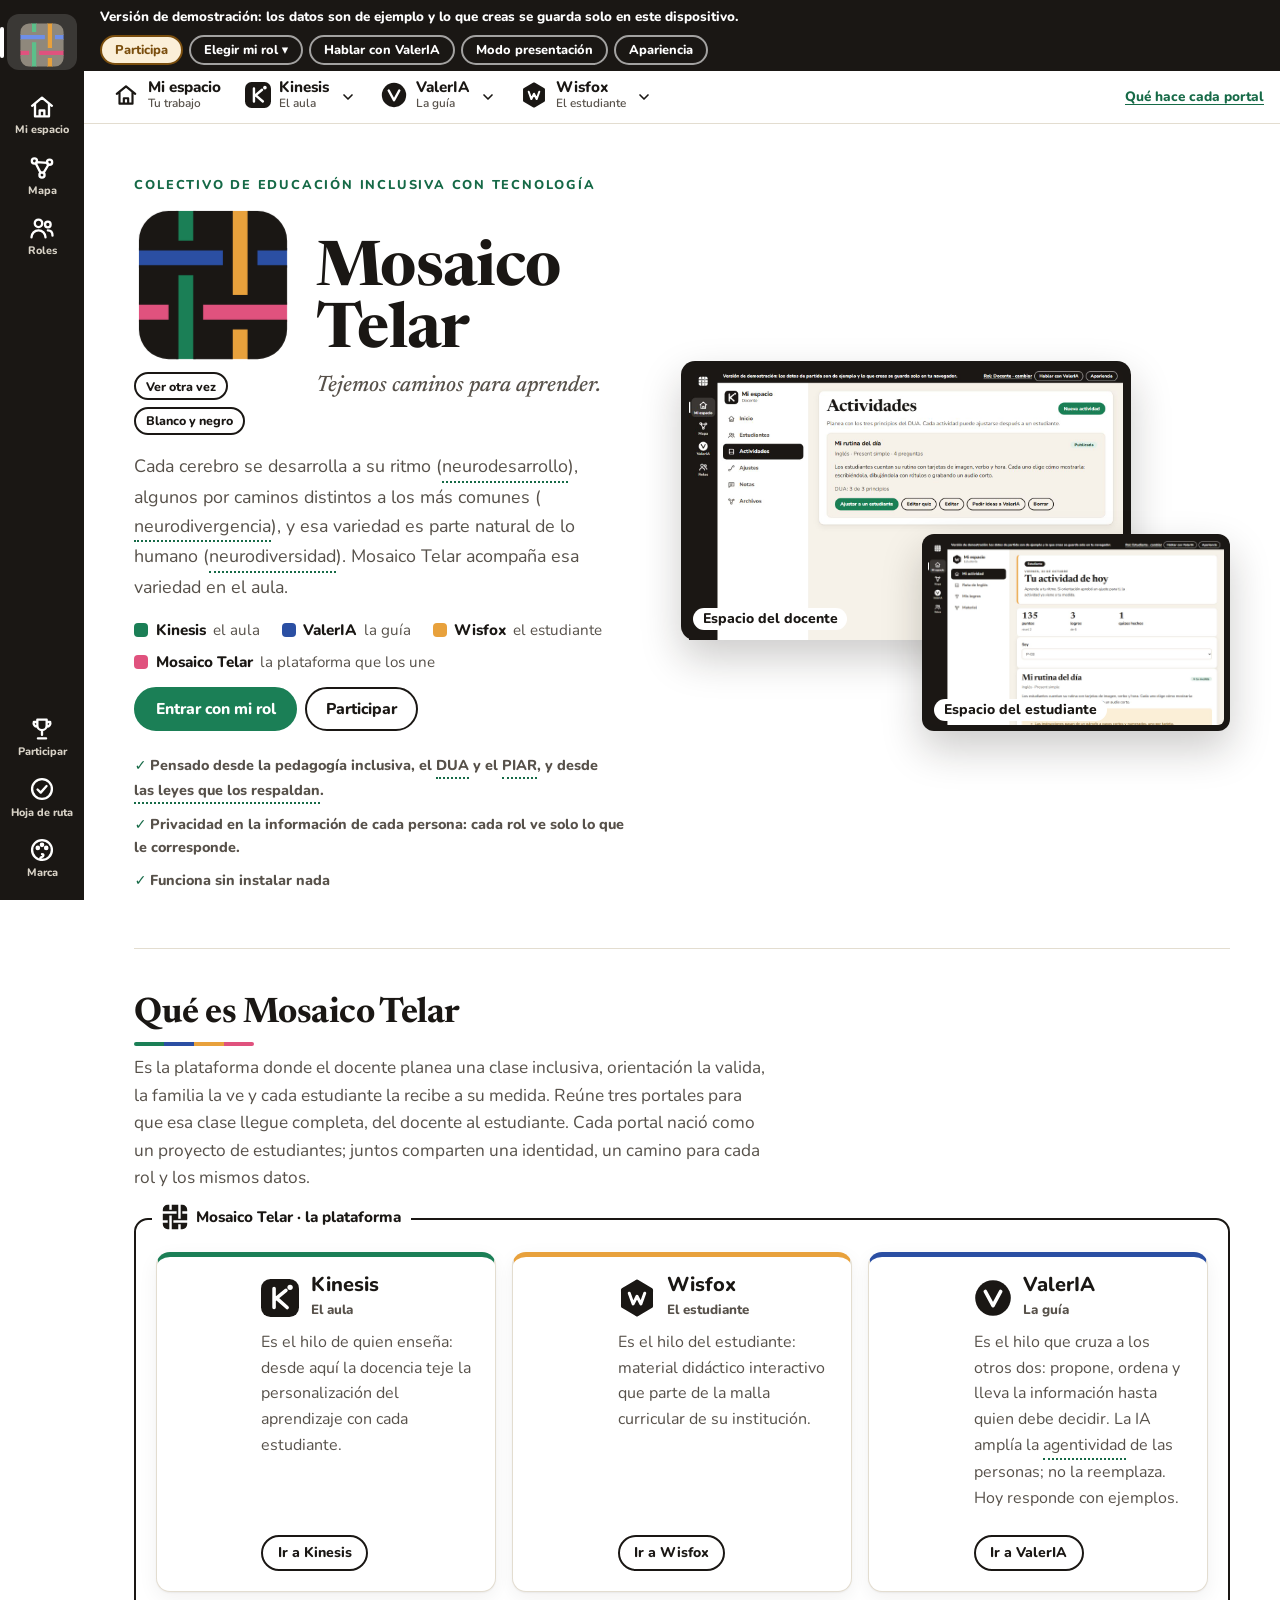
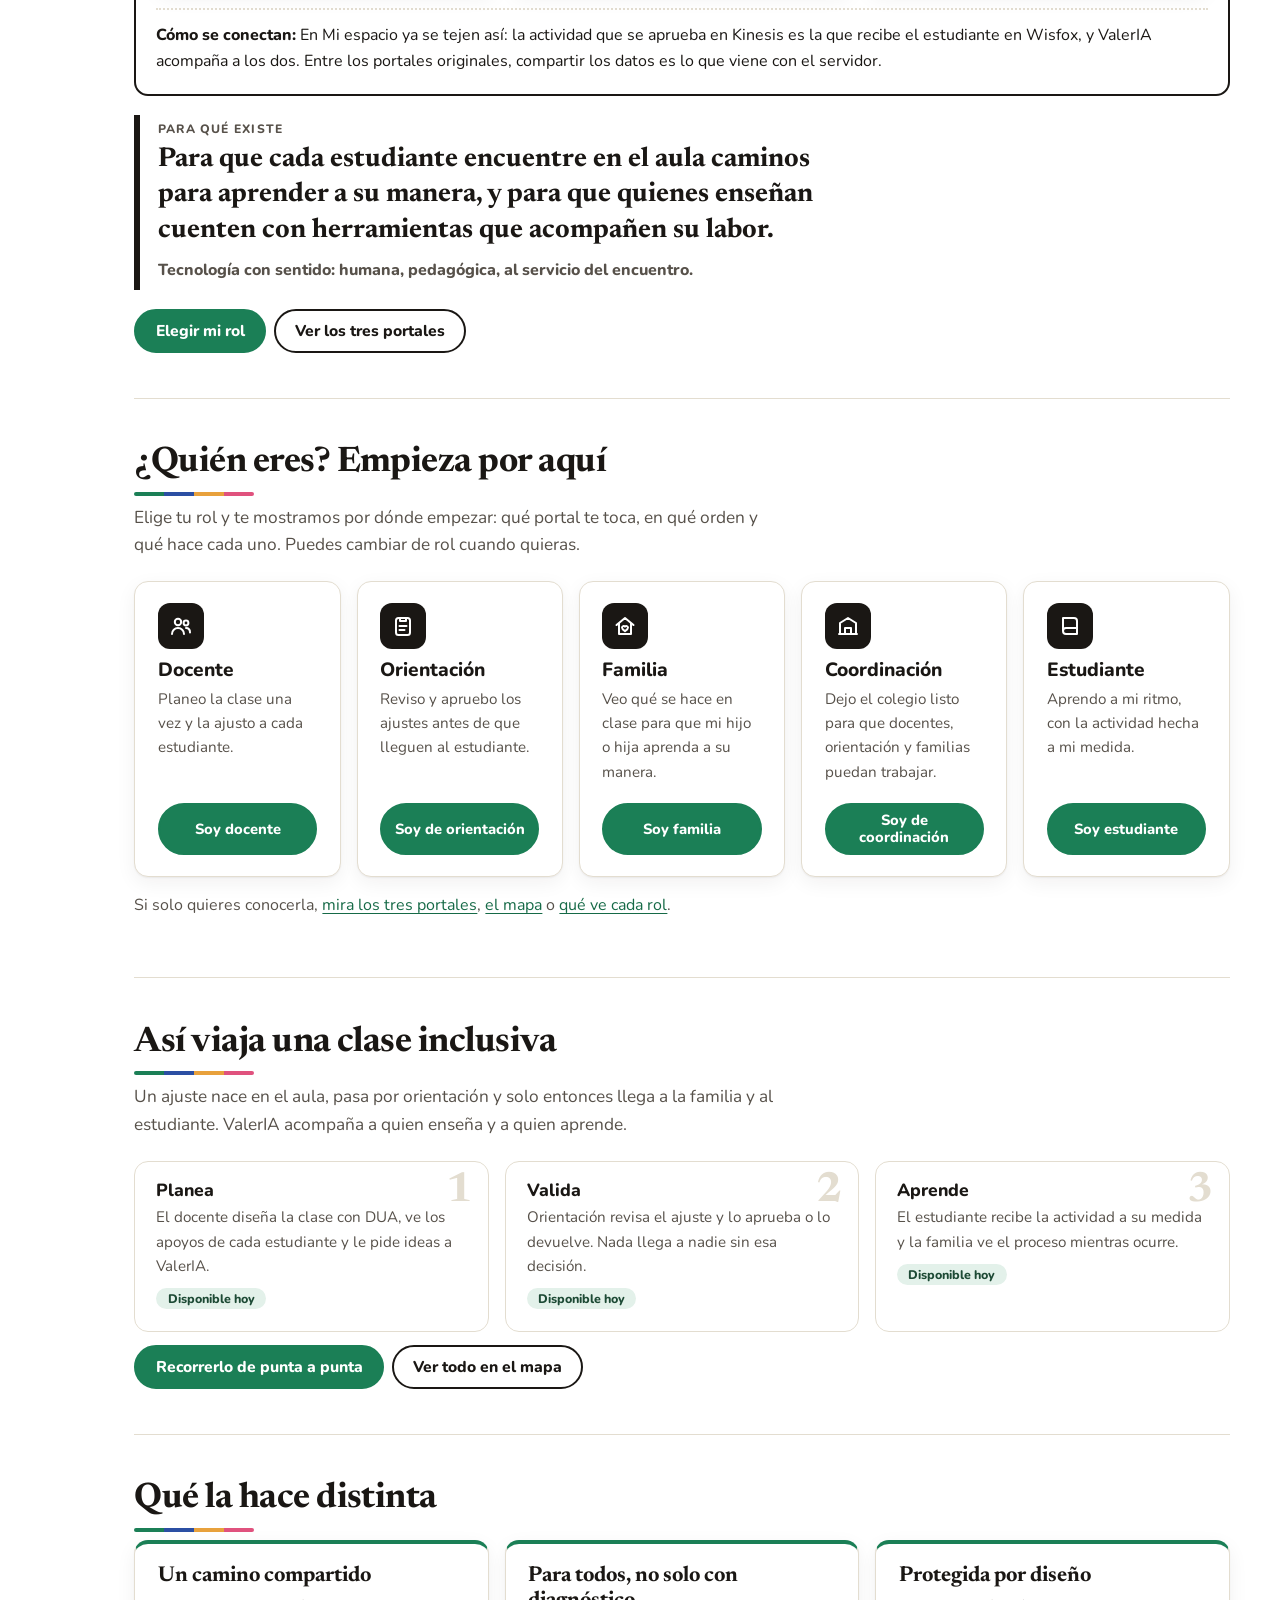
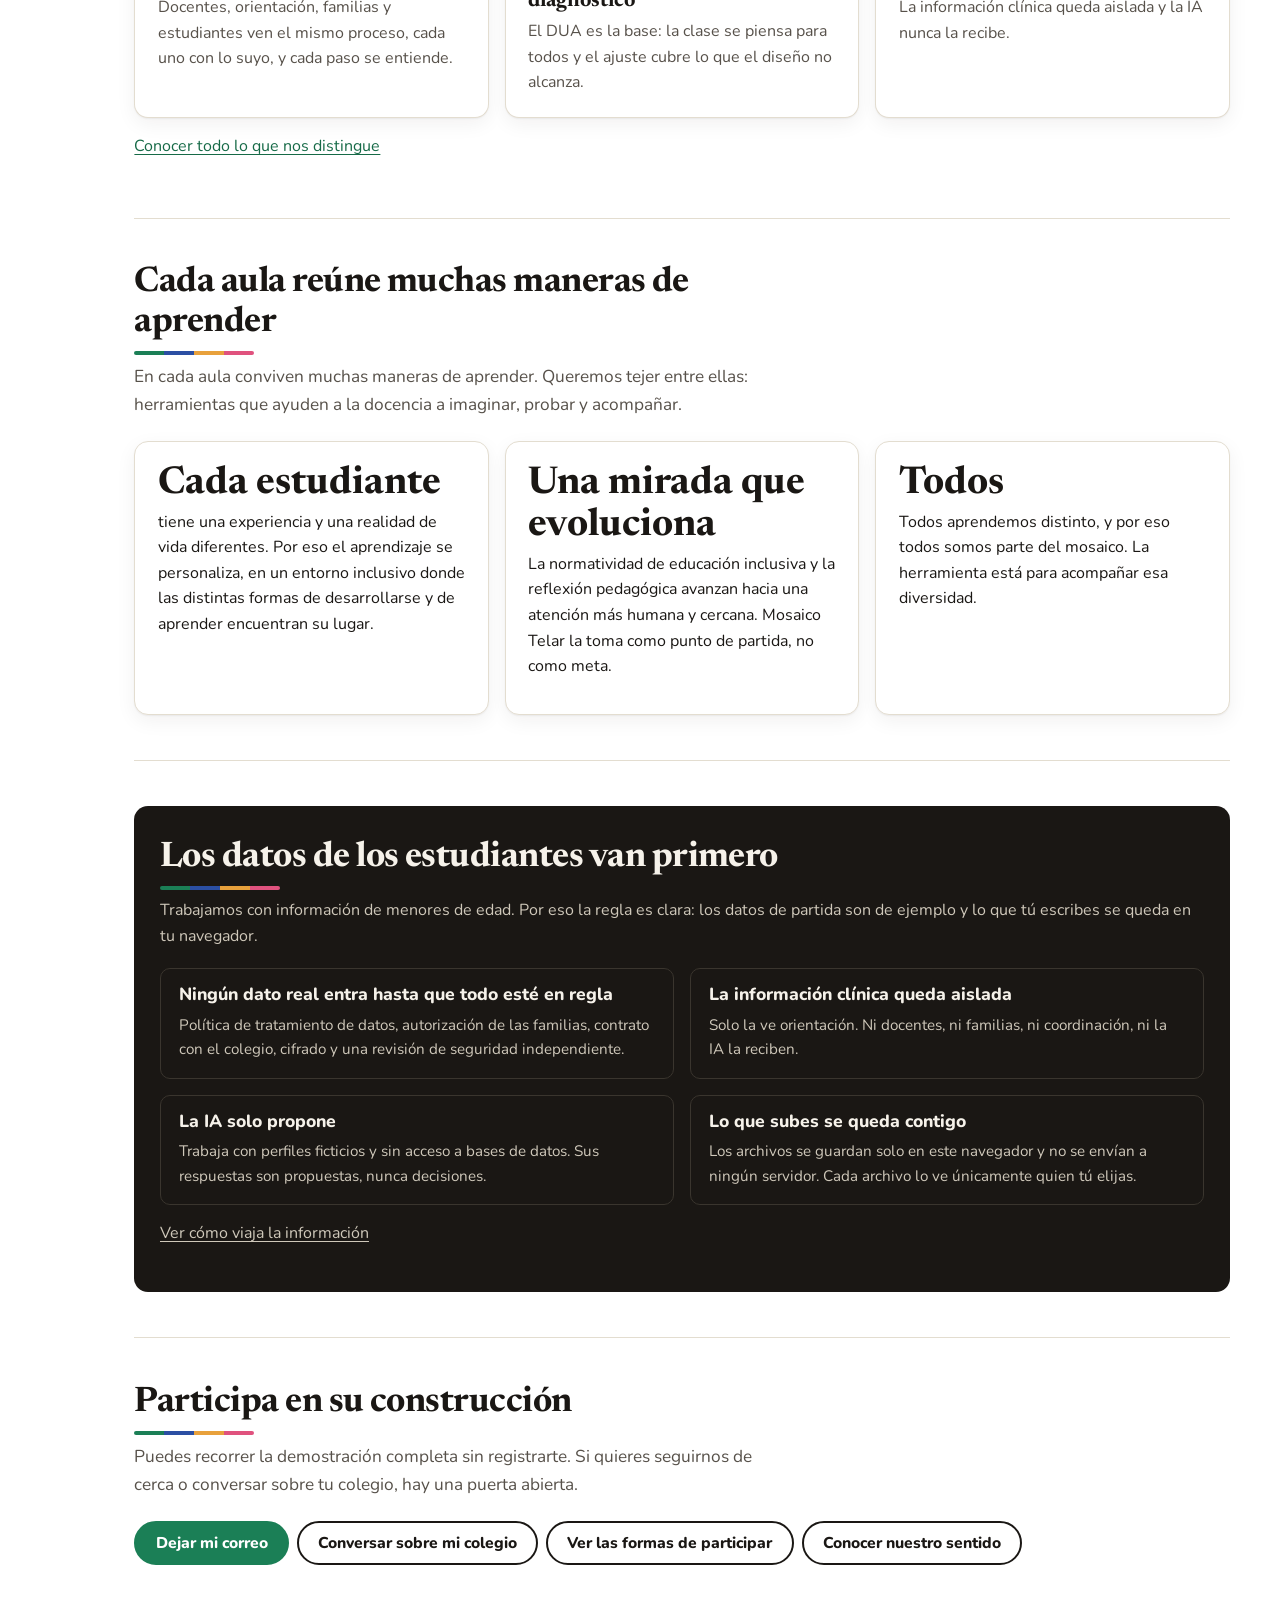
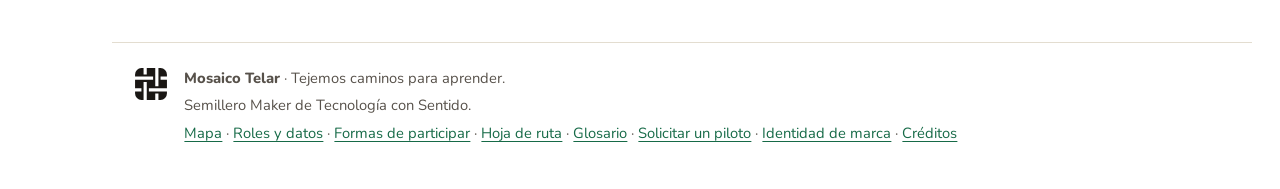
==== commit e864aed0: "Linea fija de rescate bajo cada portal, el sondeo lee el error HTTP, connect-src por rutas, y el mod" ====
--- a/index.html
+++ b/index.html
@@ -9,7 +9,7 @@
 <meta property="og:description" content="Plataforma de educación inclusiva con tecnología.">
 <meta property="og:type" content="website">
 <meta name="theme-color" content="#1A1714">
-<meta http-equiv="Content-Security-Policy" content="default-src 'self'; script-src 'self'; style-src 'self' 'unsafe-inline'; img-src 'self' data: blob:; media-src 'self' blob:; font-src 'self'; connect-src 'self' https://profenapaipa.github.io; worker-src 'self'; manifest-src 'self'; frame-src https://profenapaipa.github.io; object-src 'none'; base-uri 'none'; form-action 'none'">
+<meta http-equiv="Content-Security-Policy" content="default-src 'self'; script-src 'self'; style-src 'self' 'unsafe-inline'; img-src 'self' data: blob:; media-src 'self' blob:; font-src 'self'; connect-src 'self' https://profenapaipa.github.io/Kinesis/ https://profenapaipa.github.io/wisfox/; worker-src 'self'; manifest-src 'self'; frame-src https://profenapaipa.github.io; object-src 'none'; base-uri 'none'; form-action 'none'">
 <meta name="referrer" content="no-referrer">
 <link rel="icon" type="image/svg+xml" href="assets/favicon.svg">
 <link rel="manifest" href="manifest.webmanifest">
@@ -72,6 +72,7 @@
 
 <script src="js/ui.js"></script>
 <script src="js/mensajes.js"></script>
+<script src="js/movimiento.js"></script>
 <script src="js/simbolos.js"></script>
 <script src="js/tejido.js"></script>
 <script src="js/config.js"></script>
--- a/css/vistas.css
+++ b/css/vistas.css
@@ -18,7 +18,7 @@
 .dispositivo--a { width: 82%; left: 0; top: 0; }
 .dispositivo--b { width: 56%; right: 0; bottom: -10px; border-radius: 12px; padding: 6px 6px 6px; }
 .dispositivo--b img { border-radius: 6px; }
-.dispositivo-rotulo { position: absolute; left: 12px; bottom: 10px; background: var(--papel); color: var(--tinta); font: 800 .72rem var(--fuente); padding: .1rem .6rem; border-radius: 999px; }
+.dispositivo-rotulo { position: absolute; left: 12px; bottom: 10px; background: var(--papel); color: var(--tinta); font: 800 .875rem var(--fuente); padding: .1rem .6rem; border-radius: 999px; }   /* 14 px (QA-07) */
 
 .seccion { padding: 2.8rem 0; border-top: 1px solid var(--linea); }
 .seccion > h2 { max-width: 26ch; }
--- a/css/portales-vivos.css
+++ b/css/portales-vivos.css
@@ -43,6 +43,11 @@
 .vivo-estado--tarda { background: var(--ambar-suave); color: var(--ambar-texto); border-color: var(--ambar-texto); }
 .vivo-estado .logo-cargador { width: 30px; height: 30px; flex: none; }
 
+/* La línea fija de rescate bajo la barra del portal */
+.vivo-rescate { flex: none; margin: 0; font-size: .85rem; color: var(--tinta-suave); }
+.vivo-rescate .enlace-boton { font-size: inherit; }
+.vivo-rescate__borrador { color: var(--ambar-texto); font-weight: 700; }
+
 /* Respaldo cuando un portal no abre (sin internet o sin respuesta): ocupa el lugar del marco, con la misma altura, y explica qué hacer. */
 .vivo-respaldo { flex: 1; min-height: 0; overflow-y: auto; background: var(--papel); border: 1px solid var(--linea); border-left: 6px solid var(--e-vivo); border-radius: var(--radio); padding: 1.4rem 1.6rem; }
 .vivo-respaldo > * { max-width: 46rem; }
--- a/css/planes.css
+++ b/css/planes.css
@@ -27,7 +27,7 @@
 .tabla-planes .celda-pro { color: var(--ambar-texto); font-weight: 700; }
 .tabla-planes .celda-serv { color: var(--azul); font-weight: 700; }
 .tabla-planes .celda-no { color: var(--tinta-suave); }
-.tabla-planes .celda-texto { display: block; font-size: .72rem; font-weight: 600; }
+.tabla-planes .celda-texto { display: block; font-size: .875rem; font-weight: 600; }   /* 14 px: a 11,5 px no se lee en un proyector (QA-07) */
 .servicio { border-top: 5px solid var(--e-vivo, var(--tinta)); }
 .servicio h2 { font-size: 1.35rem; margin: 0 0 .2rem; }
 .servicio ul { padding-left: 1.2rem; display: grid; gap: .3rem; }
--- a/css/calmado.css
+++ b/css/calmado.css
@@ -16,12 +16,16 @@
   transition-duration: .001ms !important; transition-delay: 0s !important;
   scroll-behavior: auto !important; will-change: auto !important;
 }
+/* El desplazamiento suave de toda la página (base.css lo pone en <html>, que el selector * de arriba no alcanza) y el que pide el router
+   al cambiar de pantalla. El que pide JavaScript lo decide js/movimiento.js. */
+html[data-movimiento="calmado"] { scroll-behavior: auto !important; }
 /* Menos carga sensorial: sin la trama de hilos de fondo, sombras planas y sin la barra de hilos que cruza al cambiar de pantalla. */
 html[data-movimiento="calmado"] { --trama-fondo: none !important; --sombra: 0 0 0 1px var(--linea) !important; }
 html[data-movimiento="calmado"] #progreso-hilos { display: none; }
 html[data-movimiento="calmado"] .btn:active { transform: none; }
 
 @media (prefers-reduced-motion: reduce) {
+  html { scroll-behavior: auto !important; }
   *, *::before, *::after {
     animation-duration: .001ms !important; animation-delay: 0s !important; animation-iteration-count: 1 !important;
     transition-duration: .001ms !important; transition-delay: 0s !important;
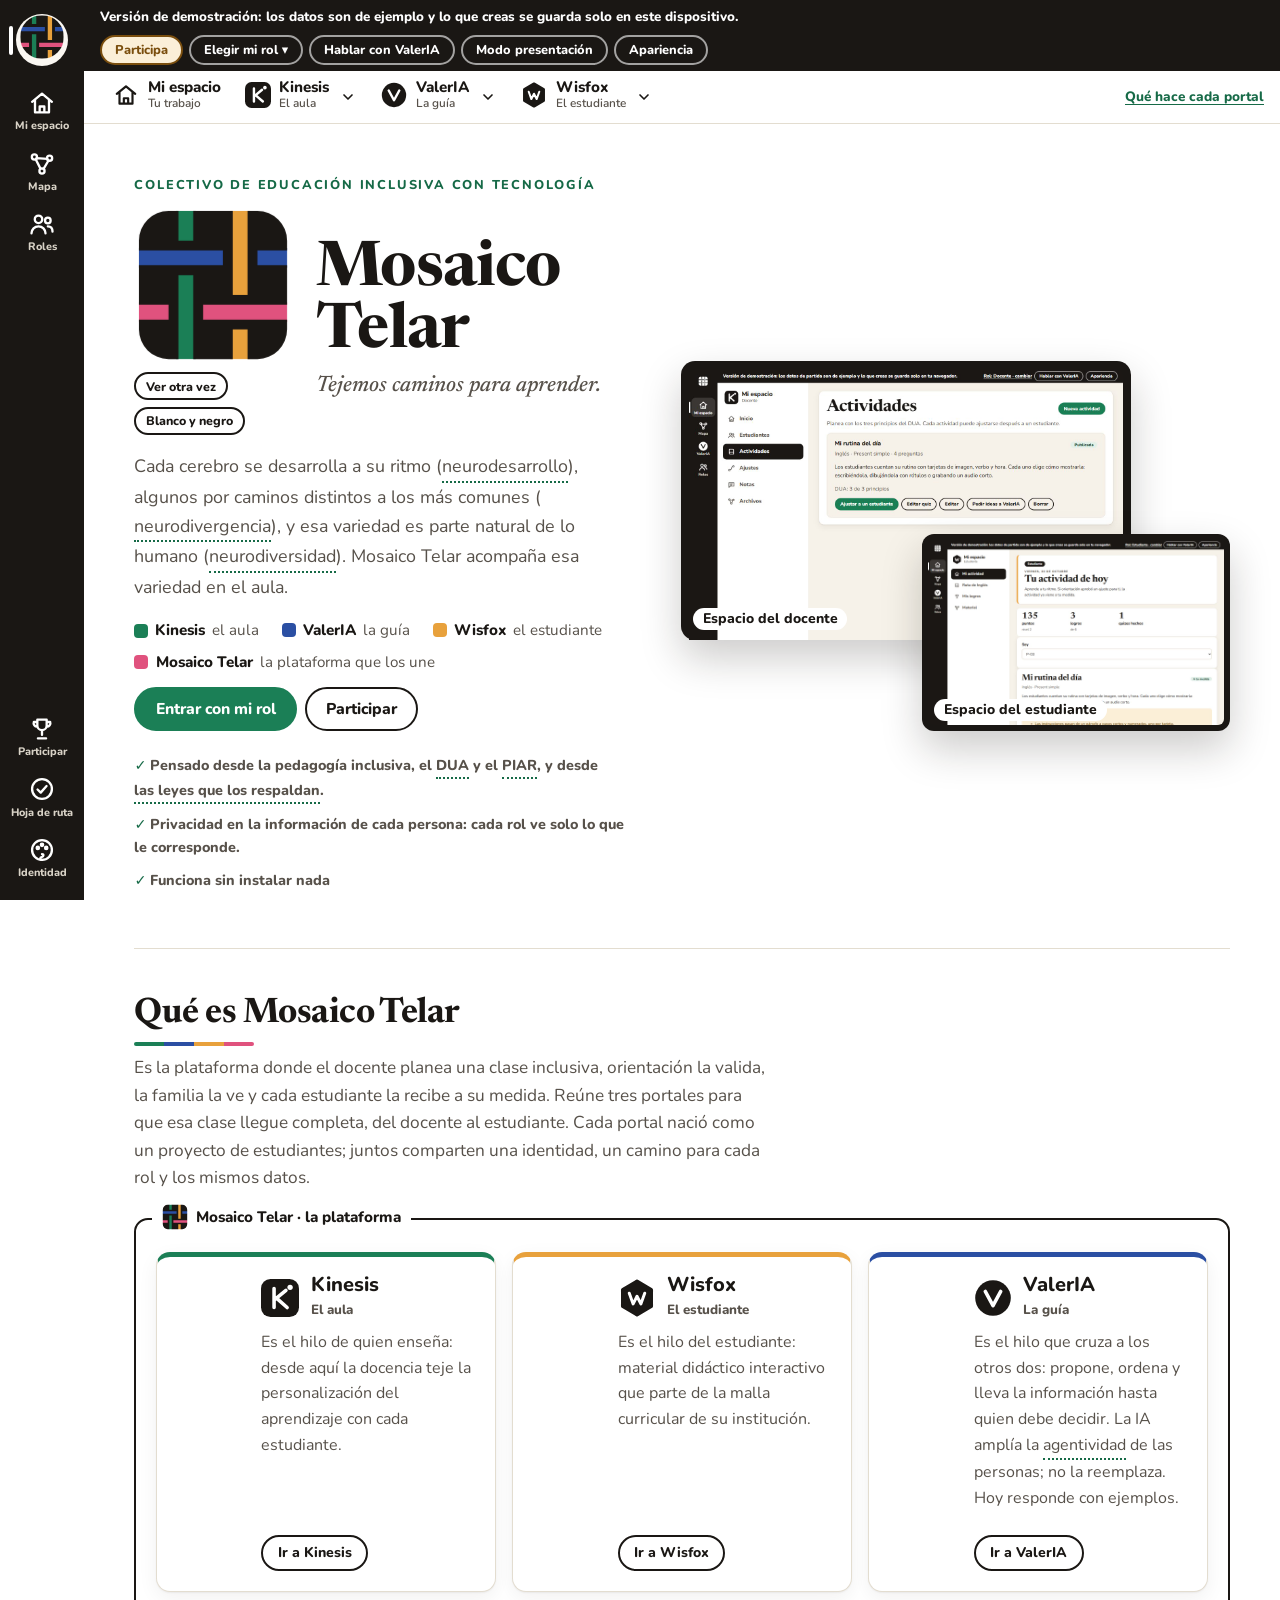
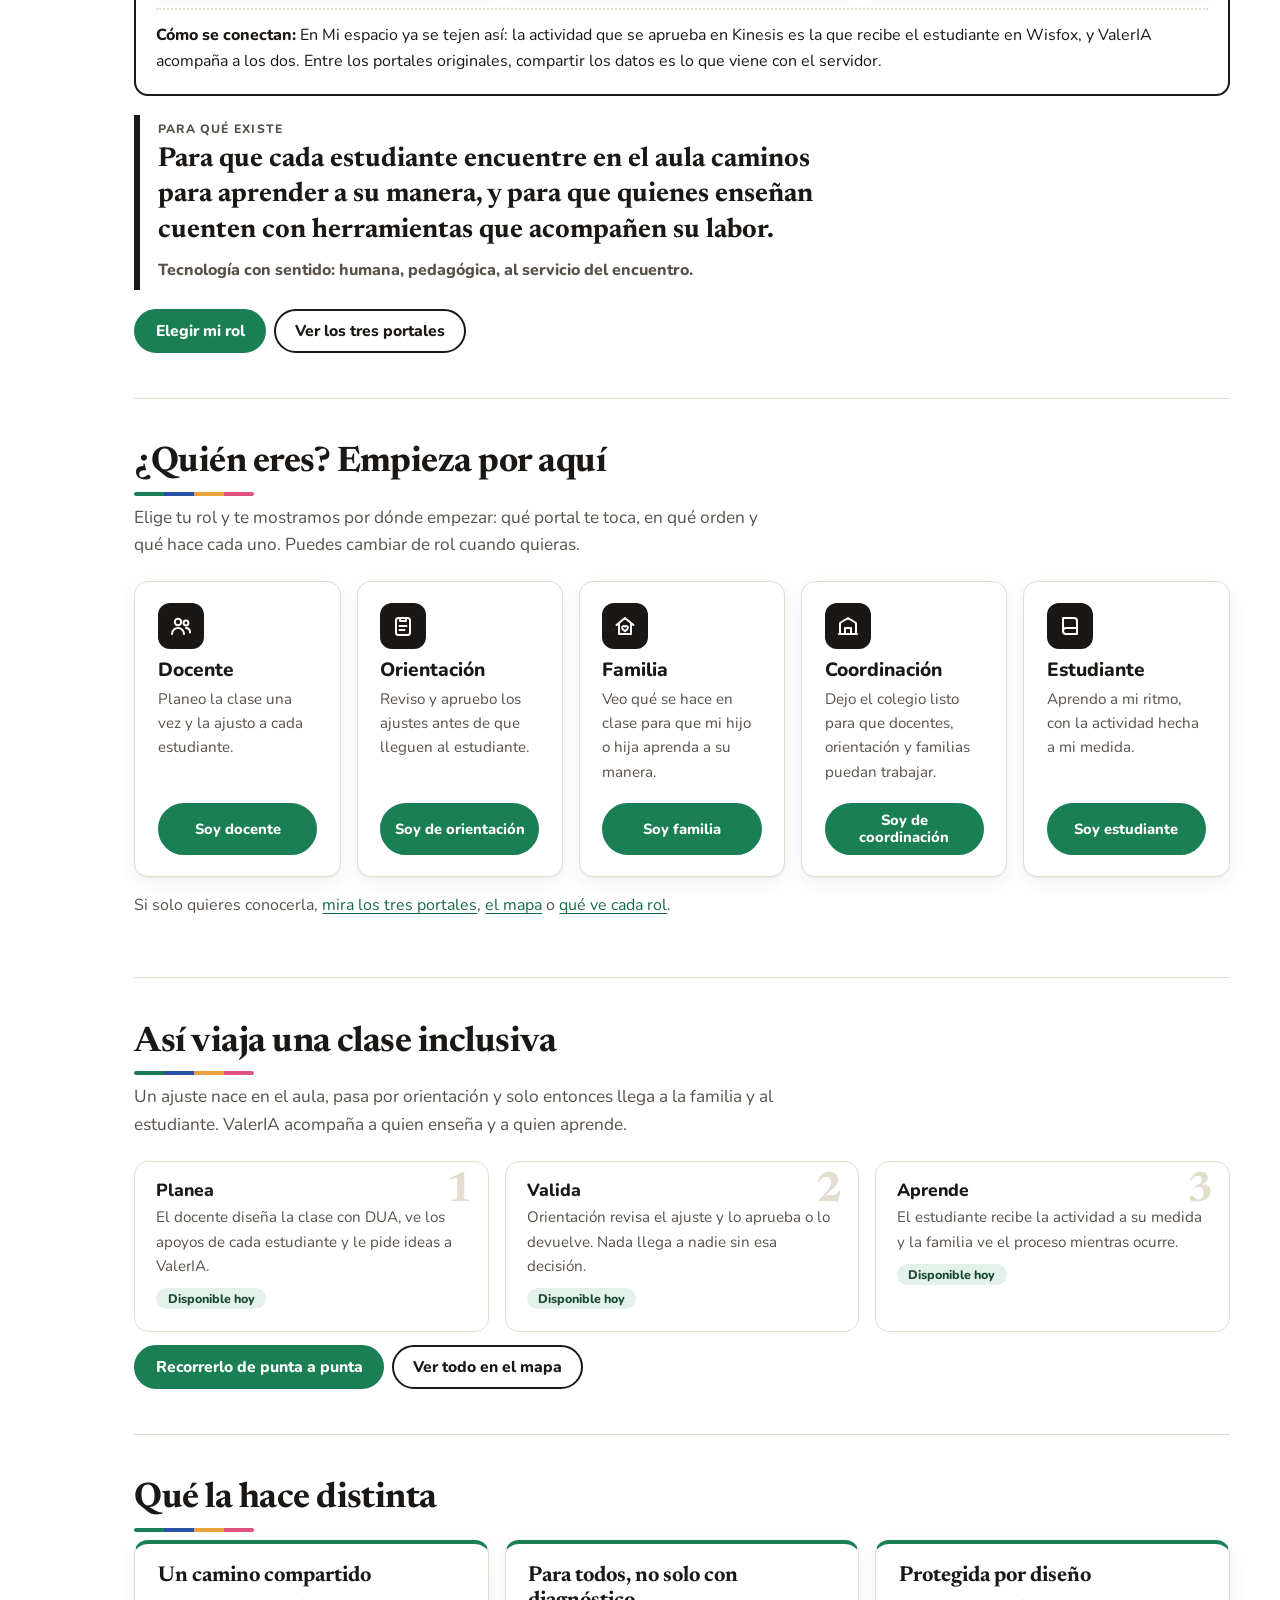
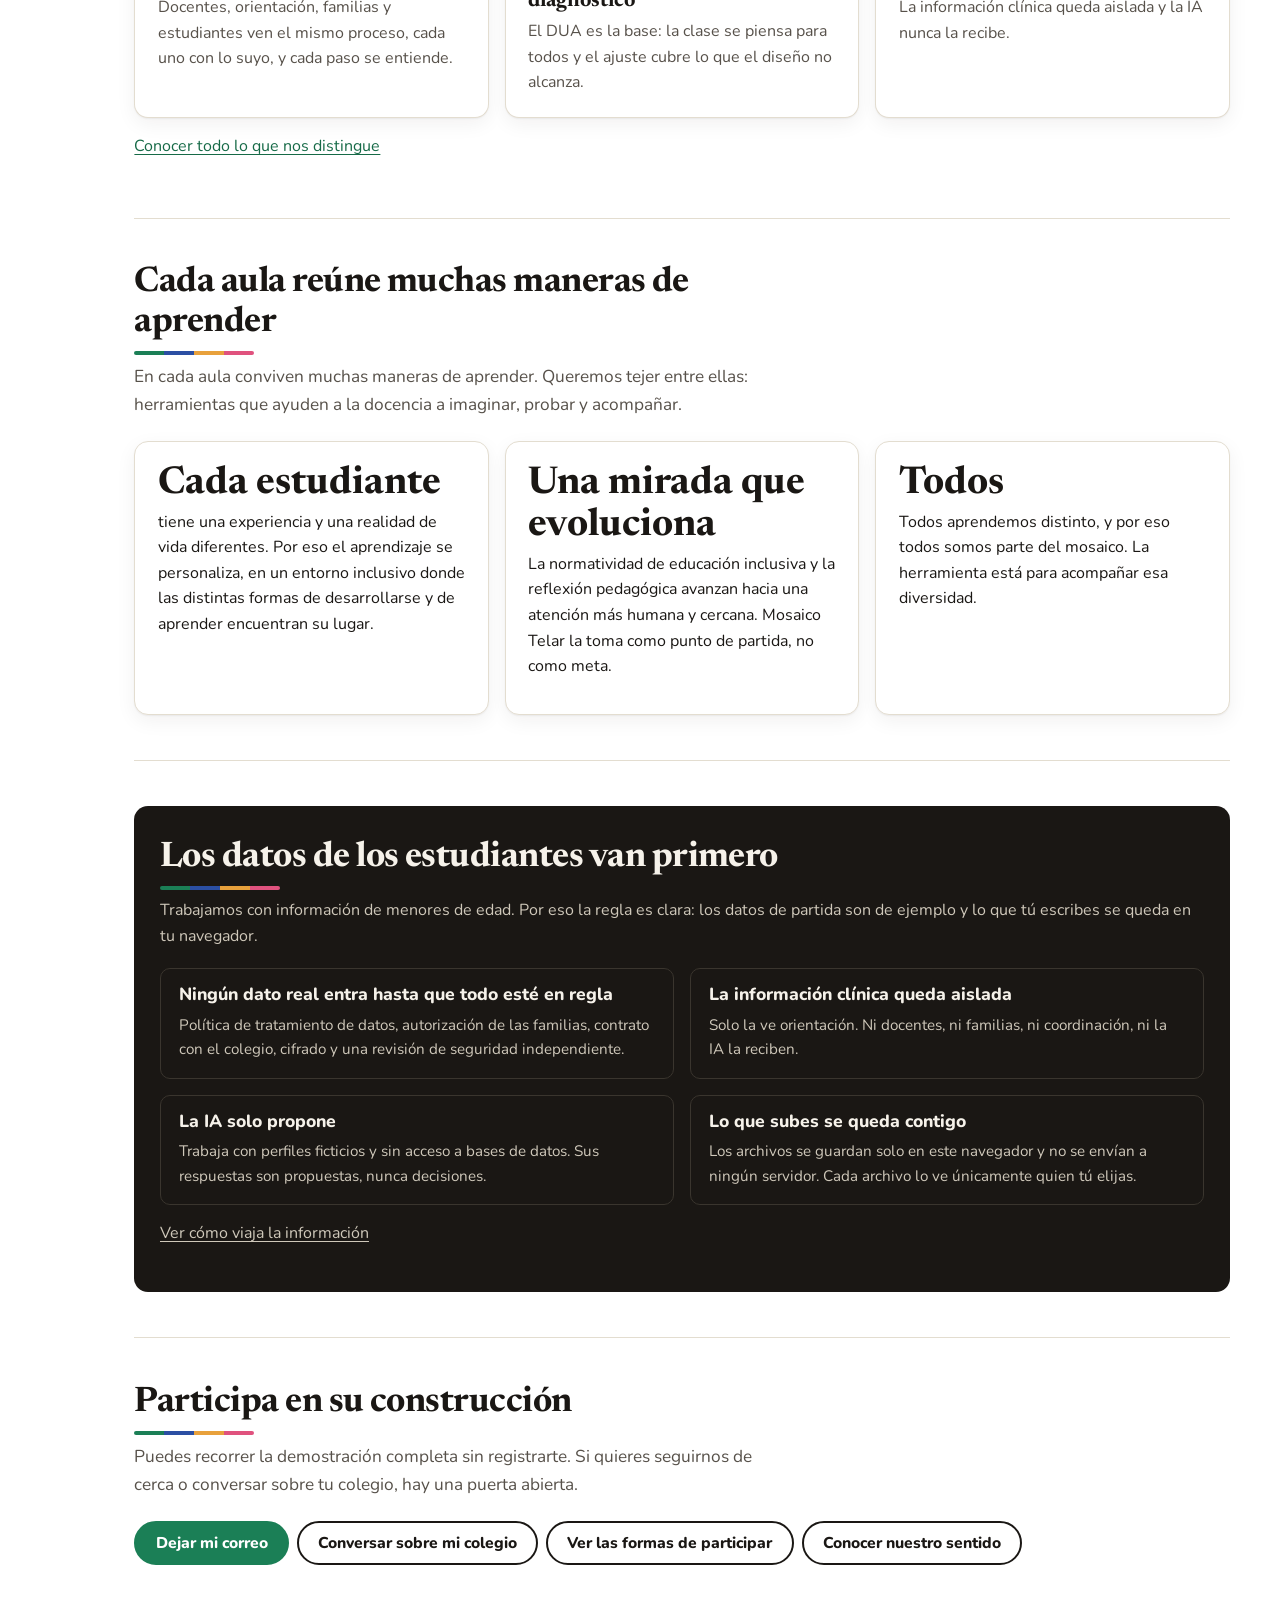
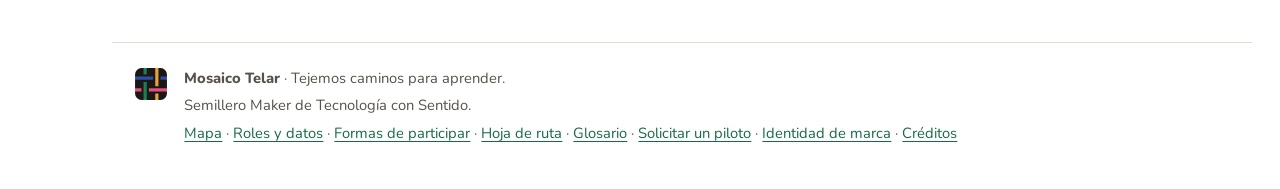
==== commit eed860a5: "Inicio y pestana con el logo circular (sin cuadrado ni aro en ningun estado), favicon redondo con ?v" ====
--- a/index.html
+++ b/index.html
@@ -11,7 +11,7 @@
 <meta name="theme-color" content="#1A1714">
 <meta http-equiv="Content-Security-Policy" content="default-src 'self'; script-src 'self'; style-src 'self' 'unsafe-inline'; img-src 'self' data: blob:; media-src 'self' blob:; font-src 'self'; connect-src 'self' https://profenapaipa.github.io/Kinesis/ https://profenapaipa.github.io/wisfox/; worker-src 'self'; manifest-src 'self'; frame-src https://profenapaipa.github.io; object-src 'none'; base-uri 'none'; form-action 'none'">
 <meta name="referrer" content="no-referrer">
-<link rel="icon" type="image/svg+xml" href="assets/favicon.svg">
+<link rel="icon" type="image/svg+xml" href="assets/favicon.svg?v=3">
 <link rel="manifest" href="manifest.webmanifest">
 <link rel="preload" href="fonts/nunito-400.woff2" as="font" type="font/woff2" crossorigin>
 <link rel="preload" href="fonts/nunito-800.woff2" as="font" type="font/woff2" crossorigin>
--- a/css/layout.css
+++ b/css/layout.css
@@ -12,10 +12,11 @@
   padding: .9rem 0; background: var(--riel-bg); color: var(--riel-texto);
   --logo-fondo: var(--riel-bg);
 }
-.riel-logo { color: #FFFFFF; display: grid; place-items: center; width: 56px; height: 56px; border-radius: 14px; margin-bottom: .6rem; }
-.riel a.riel-logo svg { width: 46px; height: 46px; color: #8F887C; }   /* con "a" para ganarle a la regla de íconos del riel (28 px) */
-/* El riel es oscuro en cualquier tema: las piezas van en gris suave (opción elegida) y los hilos usan sus versiones claras para no perder contraste. */
-.riel-logo { --hilo-kinesis: #5CC08A; --hilo-valeria: #6F8FE8; --hilo-wisfox: #E8A13C; --hilo-mosaico: #E0527E; }
+.riel-logo { display: grid; place-items: center; width: 52px; height: 52px; border-radius: 50%; margin-bottom: .6rem; }
+/* El riel es oscuro en cualquier tema: el logo (piezas negras, hilos de colores) va en un medallón redondo de papel con el logo circular dentro (el mismo logo, recortado por un círculo), como el ovillo de la marca. Es un círculo exacto (sin relleno ni ancho heredados del enlace) para que quede centrado. */
+.riel a.riel-logo { flex: none; box-sizing: border-box; width: 52px; height: 52px; padding: 0; border-radius: 50%; background: #FAF7F2; color: #1A1714; --logo-fondo: #FAF7F2; --hilo-kinesis: #1B7F56; --hilo-valeria: #2B4FA3; --hilo-wisfox: #E8A13C; --hilo-mosaico: #E0527E; }
+.riel a.riel-logo svg { width: 46px; height: 46px; color: #1A1714; --logo-fondo: #FAF7F2; }   /* con "a" para ganarle a la regla de íconos del riel (28 px) */
+.riel a.riel-logo:hover, .riel a.riel-logo[aria-current="page"] { background: #FAF7F2; box-shadow: none; }   /* sin aro: el medallón no lleva borde en ningún estado */
 .riel-items { display: flex; flex-direction: column; gap: .2rem; align-items: center; }
 .riel-abajo { margin-top: auto; display: flex; flex-direction: column; gap: .2rem; align-items: center; }
 .riel a {
--- a/css/vistas.css
+++ b/css/vistas.css
@@ -195,9 +195,12 @@
 .logo-simbolo { width: 40px; height: 40px; flex: none; }
 .logo-nombre { font: 700 1.5rem/1 var(--fuente-titulo); letter-spacing: -.015em; }
 .muestra-logo { display: grid; place-items: center; min-height: 150px; border-radius: var(--radio); border: 1px solid var(--linea); }
-.muestra-logo--claro { background: #FFFFFF; color: #1A1714; --logo-fondo: #FFFFFF; }
-.muestra-logo--oscuro { background: #1A1714; color: #FFFFFF; --logo-fondo: #1A1714; }
+.logo-mono .logo-hilo { display: none; }
+/* Las cuatro versiones de la identidad: a color y en blanco y negro, cada una sobre blanco y sobre negro. Los hilos usan su tono claro u oscuro según el fondo. */
+.muestra-logo--claro { background: #FFFFFF; color: #1A1714; --logo-fondo: #FFFFFF; --hilo-kinesis: #1B7F56; --hilo-valeria: #2B4FA3; --hilo-wisfox: #E8A13C; --hilo-mosaico: #E0527E; }
+.muestra-logo--oscuro { background: #1A1714; color: #FFFFFF; --logo-fondo: #1A1714; --hilo-kinesis: #5CC08A; --hilo-valeria: #6F8FE8; --hilo-wisfox: #E8A13C; --hilo-mosaico: #E0527E; border-color: #1A1714; }
 .muestra-logo--verde { background: #1B7F56; color: #FFFFFF; --logo-fondo: #1B7F56; border-color: transparent; }
+.muestra-logo small { display: block; margin-top: .5rem; font: 700 .8rem/1.2 var(--fuente); }
 .muestra-simbolo { display: grid; place-items: center; min-height: 110px; color: var(--tinta); }
 .simbolo-grande { width: 92px; height: 92px; }
 .muestra-color__tinte { height: 70px; border-radius: var(--radio-chico); margin-bottom: .7rem; border: 1px solid var(--linea); }
--- a/css/animacion.css
+++ b/css/animacion.css
@@ -8,6 +8,8 @@
 .logo-tejido { display: block; width: 100%; height: auto; color: var(--tinta); overflow: visible; shape-rendering: geometricPrecision; }
 .logo-tejido .piezas, .logo-tejido .punta { display: none; }
 .logo-tejido.tejiendo .piezas, .logo-tejido.tejiendo .punta { display: inline; }
+.logo-tejido.suelto .piezas { display: inline; }   /* la versión suelta no vuelve a la forma única: las fichas se quedan separadas */
+.logo-tejido.suelto .tela-unica { display: none; }
 .logo-tejido .hilos { opacity: 1; transition: opacity .7s ease; }
 .logo-tejido.mono .hilos { opacity: 0; }
 /* Los hilos de los tramos escalan desde su extremo; las piezas giran sobre su propio centro (el origen va en cada pieza, en unidades del dibujo). */
--- a/css/simbolos.css
+++ b/css/simbolos.css
@@ -30,3 +30,6 @@
 .patron-tejido[data-hilos="2"] { background-size: 36px 36px; }
 .patron-tejido[data-hilos="4"] { background-size: 18px 18px; }
 [data-movimiento="calmado"] .patron-tejido { background-image: none; }
+
+/* Propuestas de logo circular en la página Identidad (panel temporal). */
+.muestra-logo .logo-propuesta { width: 170px; height: 170px; margin: .8rem; }
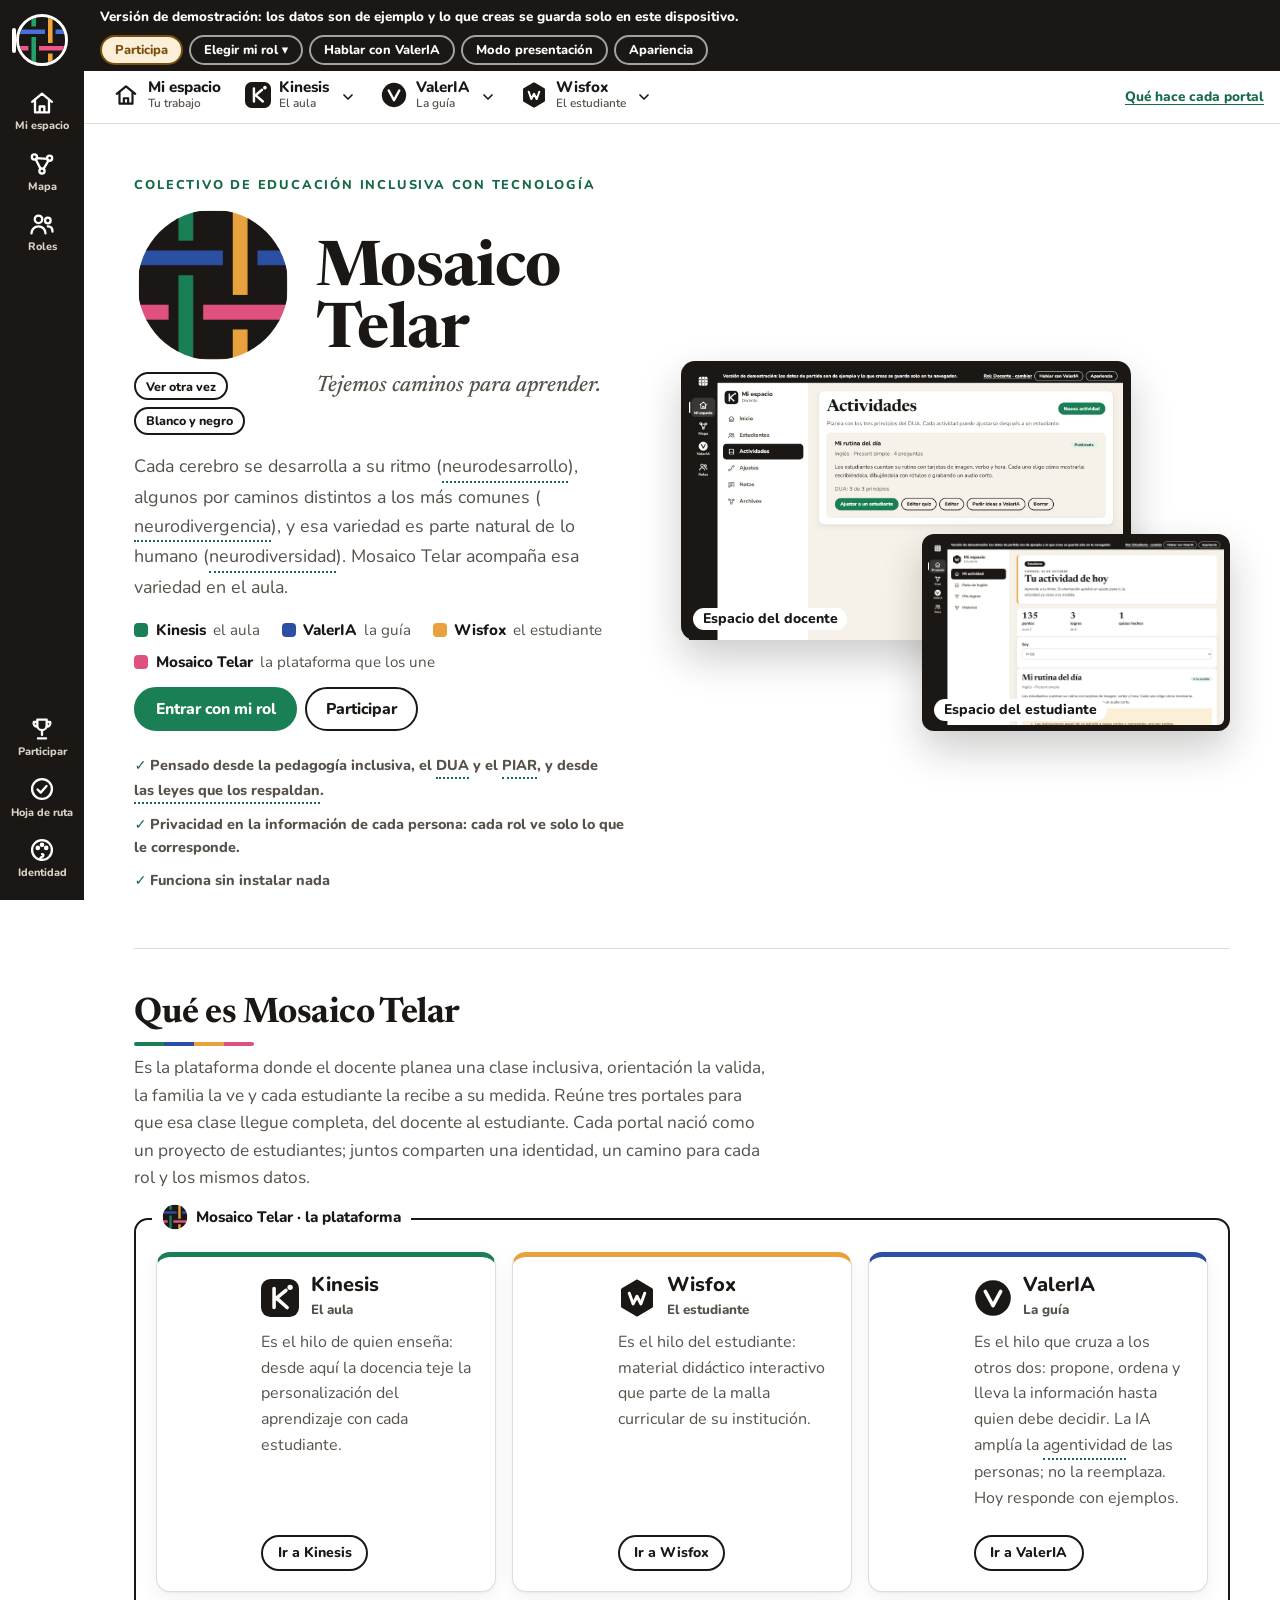
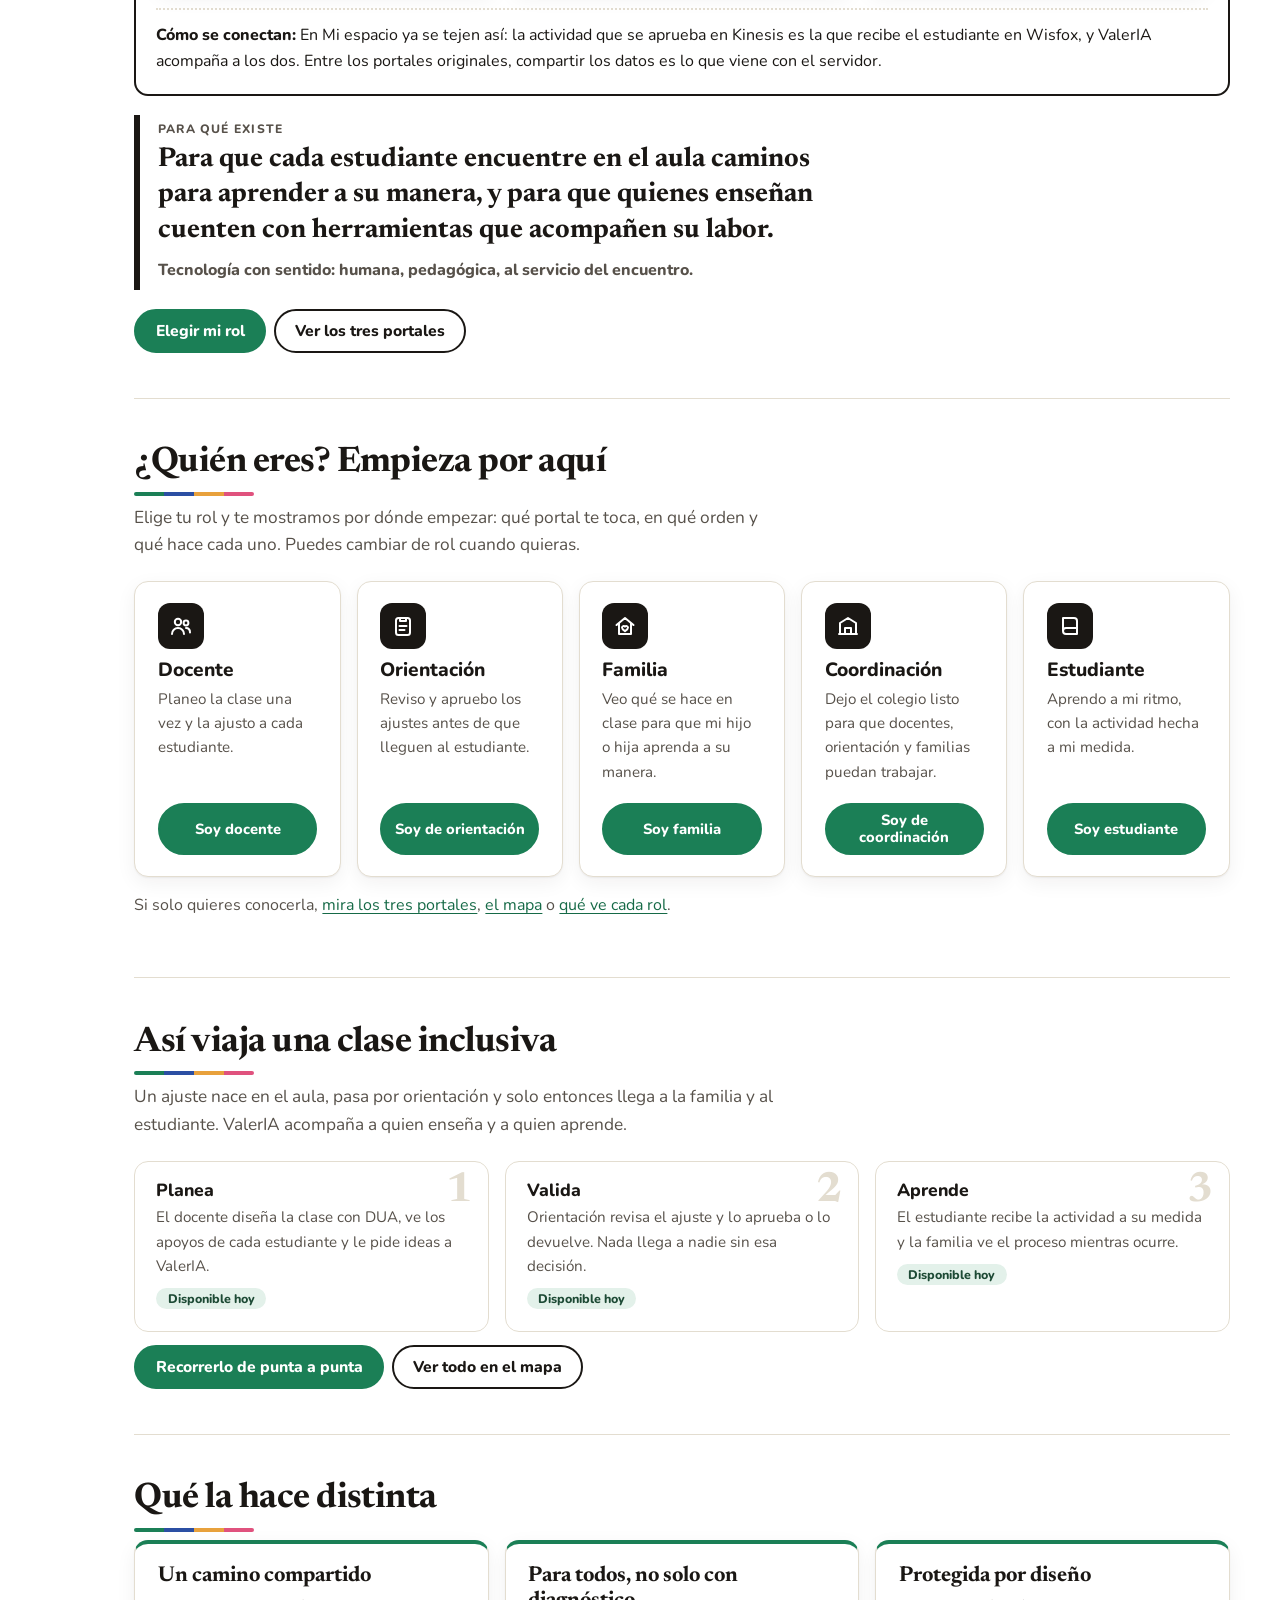
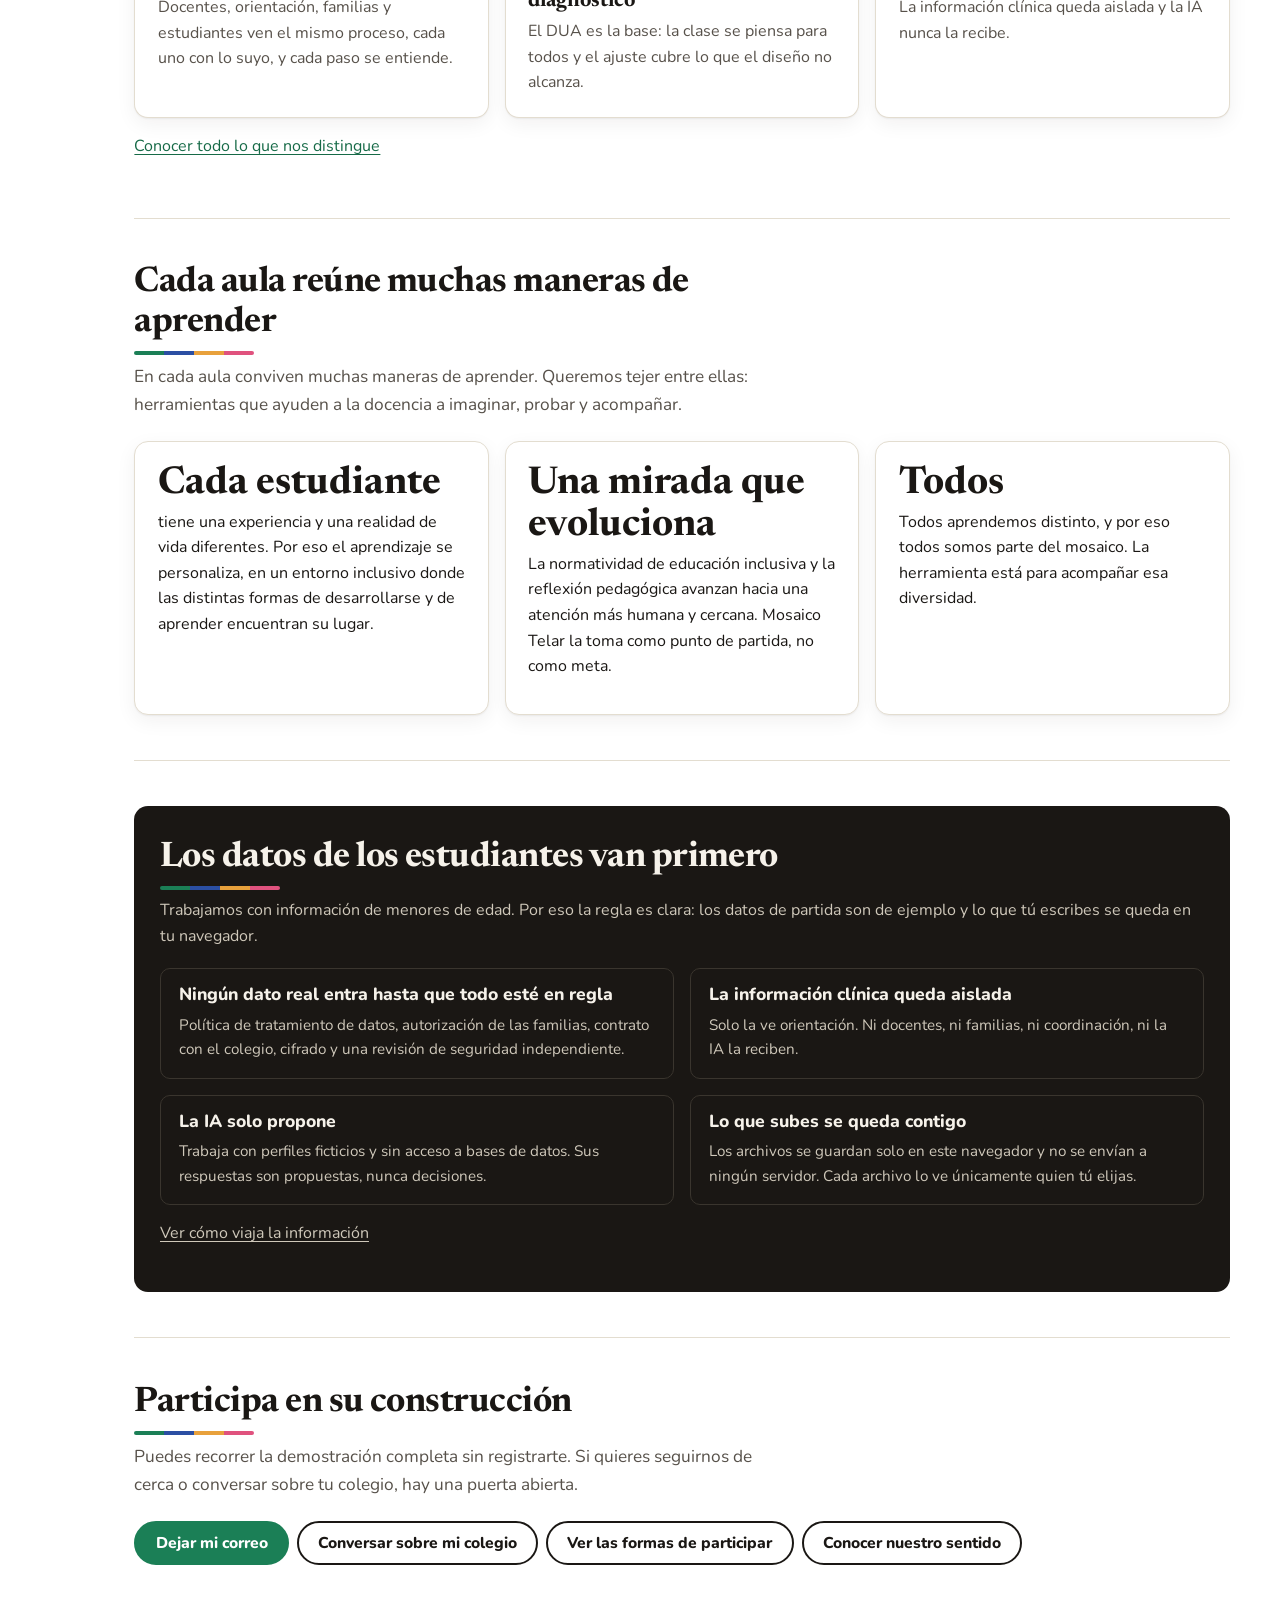
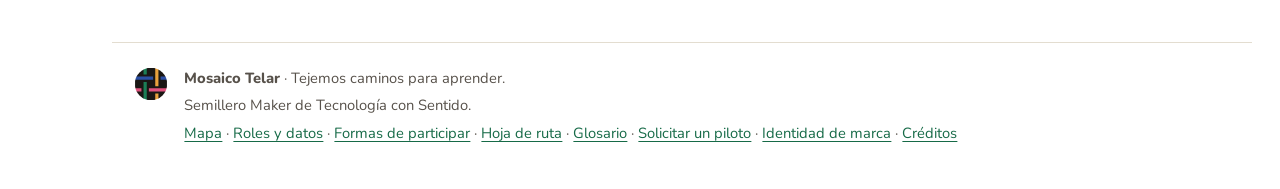
==== commit 06777cda: "Pestana solo con el logo circular; boton de inicio con contorno blanco y logo centrado; Identidad co" ====
--- a/index.html
+++ b/index.html
@@ -11,7 +11,7 @@
 <meta name="theme-color" content="#1A1714">
 <meta http-equiv="Content-Security-Policy" content="default-src 'self'; script-src 'self'; style-src 'self' 'unsafe-inline'; img-src 'self' data: blob:; media-src 'self' blob:; font-src 'self'; connect-src 'self' https://profenapaipa.github.io/Kinesis/ https://profenapaipa.github.io/wisfox/; worker-src 'self'; manifest-src 'self'; frame-src https://profenapaipa.github.io; object-src 'none'; base-uri 'none'; form-action 'none'">
 <meta name="referrer" content="no-referrer">
-<link rel="icon" type="image/svg+xml" href="assets/favicon.svg?v=3">
+<link rel="icon" type="image/svg+xml" href="assets/favicon.svg?v=4">
 <link rel="manifest" href="manifest.webmanifest">
 <link rel="preload" href="fonts/nunito-400.woff2" as="font" type="font/woff2" crossorigin>
 <link rel="preload" href="fonts/nunito-800.woff2" as="font" type="font/woff2" crossorigin>
--- a/css/layout.css
+++ b/css/layout.css
@@ -14,9 +14,10 @@
 }
 .riel-logo { display: grid; place-items: center; width: 52px; height: 52px; border-radius: 50%; margin-bottom: .6rem; }
 /* El riel es oscuro en cualquier tema: el logo (piezas negras, hilos de colores) va en un medallón redondo de papel con el logo circular dentro (el mismo logo, recortado por un círculo), como el ovillo de la marca. Es un círculo exacto (sin relleno ni ancho heredados del enlace) para que quede centrado. */
-.riel a.riel-logo { flex: none; box-sizing: border-box; width: 52px; height: 52px; padding: 0; border-radius: 50%; background: #FAF7F2; color: #1A1714; --logo-fondo: #FAF7F2; --hilo-kinesis: #1B7F56; --hilo-valeria: #2B4FA3; --hilo-wisfox: #E8A13C; --hilo-mosaico: #E0527E; }
-.riel a.riel-logo svg { width: 46px; height: 46px; color: #1A1714; --logo-fondo: #FAF7F2; }   /* con "a" para ganarle a la regla de íconos del riel (28 px) */
-.riel a.riel-logo:hover, .riel a.riel-logo[aria-current="page"] { background: #FAF7F2; box-shadow: none; }   /* sin aro: el medallón no lleva borde en ningún estado */
+.riel a.riel-logo { flex: none; box-sizing: border-box; display: grid; place-items: center; align-content: center; justify-content: center; gap: 0; width: 52px; height: 52px; padding: 0; border-radius: 50%; background: #1A1714; border: 3px solid #FFFFFF; color: #1A1714; --logo-fondo: #1A1714; --hilo-kinesis: #1FA36B; --hilo-valeria: #4A6FE0; --hilo-wisfox: #F2A33A; --hilo-mosaico: #F0558A; }
+/* El logo llena el círculo por dentro del contorno blanco (46 px de lado interior) y queda centrado: el dibujo se recorta al disco en main.js (viewBox 1.5 1.5 61 61). */
+.riel a.riel-logo svg { display: block; width: 46px; height: 46px; margin: 0; color: #1A1714; }
+.riel a.riel-logo:hover, .riel a.riel-logo[aria-current="page"] { background: #1A1714; box-shadow: none; }
 .riel-items { display: flex; flex-direction: column; gap: .2rem; align-items: center; }
 .riel-abajo { margin-top: auto; display: flex; flex-direction: column; gap: .2rem; align-items: center; }
 .riel a {
--- a/css/vistas.css
+++ b/css/vistas.css
@@ -193,17 +193,21 @@
 .manual-grande { font: 700 clamp(1.5rem, 3vw, 2rem)/1.2 var(--fuente-titulo); margin: 0; }
 .logo-lockup { display: inline-flex; align-items: center; gap: .6rem; color: inherit; }
 .logo-simbolo { width: 40px; height: 40px; flex: none; }
+/* El símbolo estático es el logo circular de js/tejido.js: su regla general (ancho completo, color de tinta) no debe ganarle al tamaño ni al color de cada uso. */
+svg.logo-tejido.logo-simbolo { width: 40px; height: 40px; color: inherit; }
+svg.logo-tejido.plataforma__marca { width: 26px; height: 26px; }
+svg.logo-tejido.simbolo-grande { width: 92px; height: 92px; }
 .logo-nombre { font: 700 1.5rem/1 var(--fuente-titulo); letter-spacing: -.015em; }
 .muestra-logo { display: grid; place-items: center; min-height: 150px; border-radius: var(--radio); border: 1px solid var(--linea); }
-.logo-mono .logo-hilo { display: none; }
+.logo-mono .logo-tejido .hilos { opacity: 0; }   /* la versión en blanco y negro: los hilos se ven como el fondo */
 /* Las cuatro versiones de la identidad: a color y en blanco y negro, cada una sobre blanco y sobre negro. Los hilos usan su tono claro u oscuro según el fondo. */
 .muestra-logo--claro { background: #FFFFFF; color: #1A1714; --logo-fondo: #FFFFFF; --hilo-kinesis: #1B7F56; --hilo-valeria: #2B4FA3; --hilo-wisfox: #E8A13C; --hilo-mosaico: #E0527E; }
-.muestra-logo--oscuro { background: #1A1714; color: #FFFFFF; --logo-fondo: #1A1714; --hilo-kinesis: #5CC08A; --hilo-valeria: #6F8FE8; --hilo-wisfox: #E8A13C; --hilo-mosaico: #E0527E; border-color: #1A1714; }
+.muestra-logo--oscuro { background: #1A1714; color: #FFFFFF; --logo-fondo: #1A1714; --hilo-kinesis: #1FA36B; --hilo-valeria: #4A6FE0; --hilo-wisfox: #F2A33A; --hilo-mosaico: #F0558A; border-color: #1A1714; }
 .muestra-logo--verde { background: #1B7F56; color: #FFFFFF; --logo-fondo: #1B7F56; border-color: transparent; }
 .muestra-logo small { display: block; margin-top: .5rem; font: 700 .8rem/1.2 var(--fuente); }
 .muestra-simbolo { display: grid; place-items: center; min-height: 110px; color: var(--tinta); }
 .simbolo-grande { width: 92px; height: 92px; }
-.muestra-color__tinte { height: 70px; border-radius: var(--radio-chico); margin-bottom: .7rem; border: 1px solid var(--linea); }
+.muestra-color__tinte { height: 96px; border-radius: var(--radio-chico); margin-bottom: .7rem; border: 1px solid var(--linea); }
 .dato { font: 700 .88rem ui-monospace, "Cascadia Mono", monospace; color: var(--tinta-suave); margin: 0 0 .5rem; }
 .tipo { margin: 0; }
 .tipo--1 { font: 700 clamp(1.9rem, 4vw, 2.8rem)/1.1 var(--fuente-titulo); }
@@ -360,3 +364,40 @@
 .construccion .celda { display: inline-flex; gap: .4rem; align-items: center; justify-content: center; min-width: 44px; min-height: 44px; padding: .4rem .6rem; background: transparent; border: 1px solid var(--borde, #ccc); border-radius: 8px; cursor: pointer; color: inherit; }
 .construccion .celda:focus-visible { outline: 3px solid currentColor; outline-offset: 2px; }
 .celda-detalle__bloque h3 { margin: .75rem 0 .15rem; font-size: 1rem; }
+
+/* ---- Identidad: más color y más variedad en la disposición ---- */
+.manual-seccion > h2 { display: flex; align-items: center; gap: .8rem; }
+.manual-seccion > h2::after { content: ""; flex: none; width: 72px; height: 6px; border-radius: 3px; background: linear-gradient(90deg, var(--hilo-kinesis) 0 25%, var(--hilo-valeria) 25% 50%, var(--hilo-wisfox) 50% 75%, var(--hilo-mosaico) 75%); }
+.manual-subtitulo { margin: 1.6rem 0 .6rem; font: 800 1.05rem/1.2 var(--fuente); letter-spacing: .01em; }
+.manual-seccion .rejilla > .tarjeta { border-top: 4px solid var(--hilo-kinesis); }
+.manual-seccion .rejilla > .tarjeta:nth-child(4n+2) { border-top-color: var(--hilo-valeria); }
+.manual-seccion .rejilla > .tarjeta:nth-child(4n+3) { border-top-color: var(--hilo-wisfox); }
+.manual-seccion .rejilla > .tarjeta:nth-child(4n+4) { border-top-color: var(--hilo-mosaico); }
+.logo-heroe { display: grid; grid-template-columns: minmax(160px, 260px) 1fr; gap: 2rem; align-items: center; padding: 2rem; margin-top: 1rem; border-radius: var(--radio); background: #1A1714; color: #FFFFFF;
+  --hilo-kinesis: #1FA36B; --hilo-valeria: #4A6FE0; --hilo-wisfox: #F2A33A; --hilo-mosaico: #F0558A; --tinta: #FFFFFF; --tinta-suave: #CFC7BA; }
+.logo-heroe__svg { width: 100%; max-width: 260px; margin: 0 auto; color: #FFFFFF; }
+.logo-heroe .suave { color: #CFC7BA; }
+.logo-heroe .etiqueta { color: #F2A33A; }
+.logo-heroe .btn { margin-top: .6rem; }
+.logo-versiones { display: grid; grid-template-columns: repeat(auto-fit, minmax(240px, 1fr)); gap: 1rem; }
+.logo-version { border: 1px solid var(--linea); border-radius: var(--radio); overflow: hidden; background: var(--papel); }
+.logo-version .muestra-logo { border: 0; border-radius: 0; min-height: 170px; }
+.logo-version__pie { padding: .9rem 1rem 1rem; display: grid; gap: .4rem; justify-items: start; }
+.logo-version__pie h4 { margin: 0; font: 800 1rem/1.2 var(--fuente); }
+.logo-version__pie p { margin: 0; }
+.logo-colores { display: grid; grid-template-columns: repeat(auto-fit, minmax(210px, 1fr)); gap: 1rem; }
+.logo-color { display: grid; gap: .8rem; justify-items: start; padding: 1.4rem; border-radius: var(--radio); min-height: 150px; align-content: space-between; }
+.logo-color .logo-lockup { color: inherit; --logo-fondo: transparent; }
+.logo-color .logo-tejido { color: inherit; }
+.logo-color__rotulo { font: 800 .8rem/1.2 var(--fuente); letter-spacing: .06em; text-transform: uppercase; }
+.logo-usos { display: grid; grid-template-columns: repeat(auto-fit, minmax(220px, 1fr)); gap: 1rem; }
+.logo-uso { padding: 1rem; border: 1px solid var(--linea); border-radius: var(--radio); display: grid; gap: .8rem; align-content: space-between; background: var(--papel); }
+.logo-uso p { margin: 0; }
+.uso-pestana { display: inline-flex; align-items: center; gap: .5rem; padding: .5rem .9rem; border-radius: 10px 10px 0 0; background: #E9E4DA; color: #1A1714; font: 600 .85rem/1 var(--fuente); width: max-content; }
+.uso-riel { display: grid; place-items: center; height: 96px; border-radius: 10px; background: #1A1714; }
+.uso-riel__boton { display: grid; place-items: center; width: 52px; height: 52px; border-radius: 50%; border: 3px solid #FFFFFF; background: #1A1714; overflow: hidden; }
+.uso-riel__boton img { display: block; width: 46px; height: 46px; }
+.uso-tamanos { display: flex; align-items: flex-end; gap: 1rem; height: 96px; padding: 0 .5rem; background: repeating-conic-gradient(#EFEAE0 0 25%, #FFFFFF 0 50%) 0 0 / 16px 16px; border-radius: 10px; }
+.uso-sticker { display: grid; place-items: center; height: 96px; border-radius: 10px; background: #F6F2EA; }
+.uso-sticker img { width: 72px; height: 72px; padding: 6px; border-radius: 50%; background: #FFFFFF; box-shadow: 0 2px 6px rgba(26, 23, 20, .25); }
+@media (max-width: 640px) { .logo-heroe { grid-template-columns: 1fr; padding: 1.4rem; } }
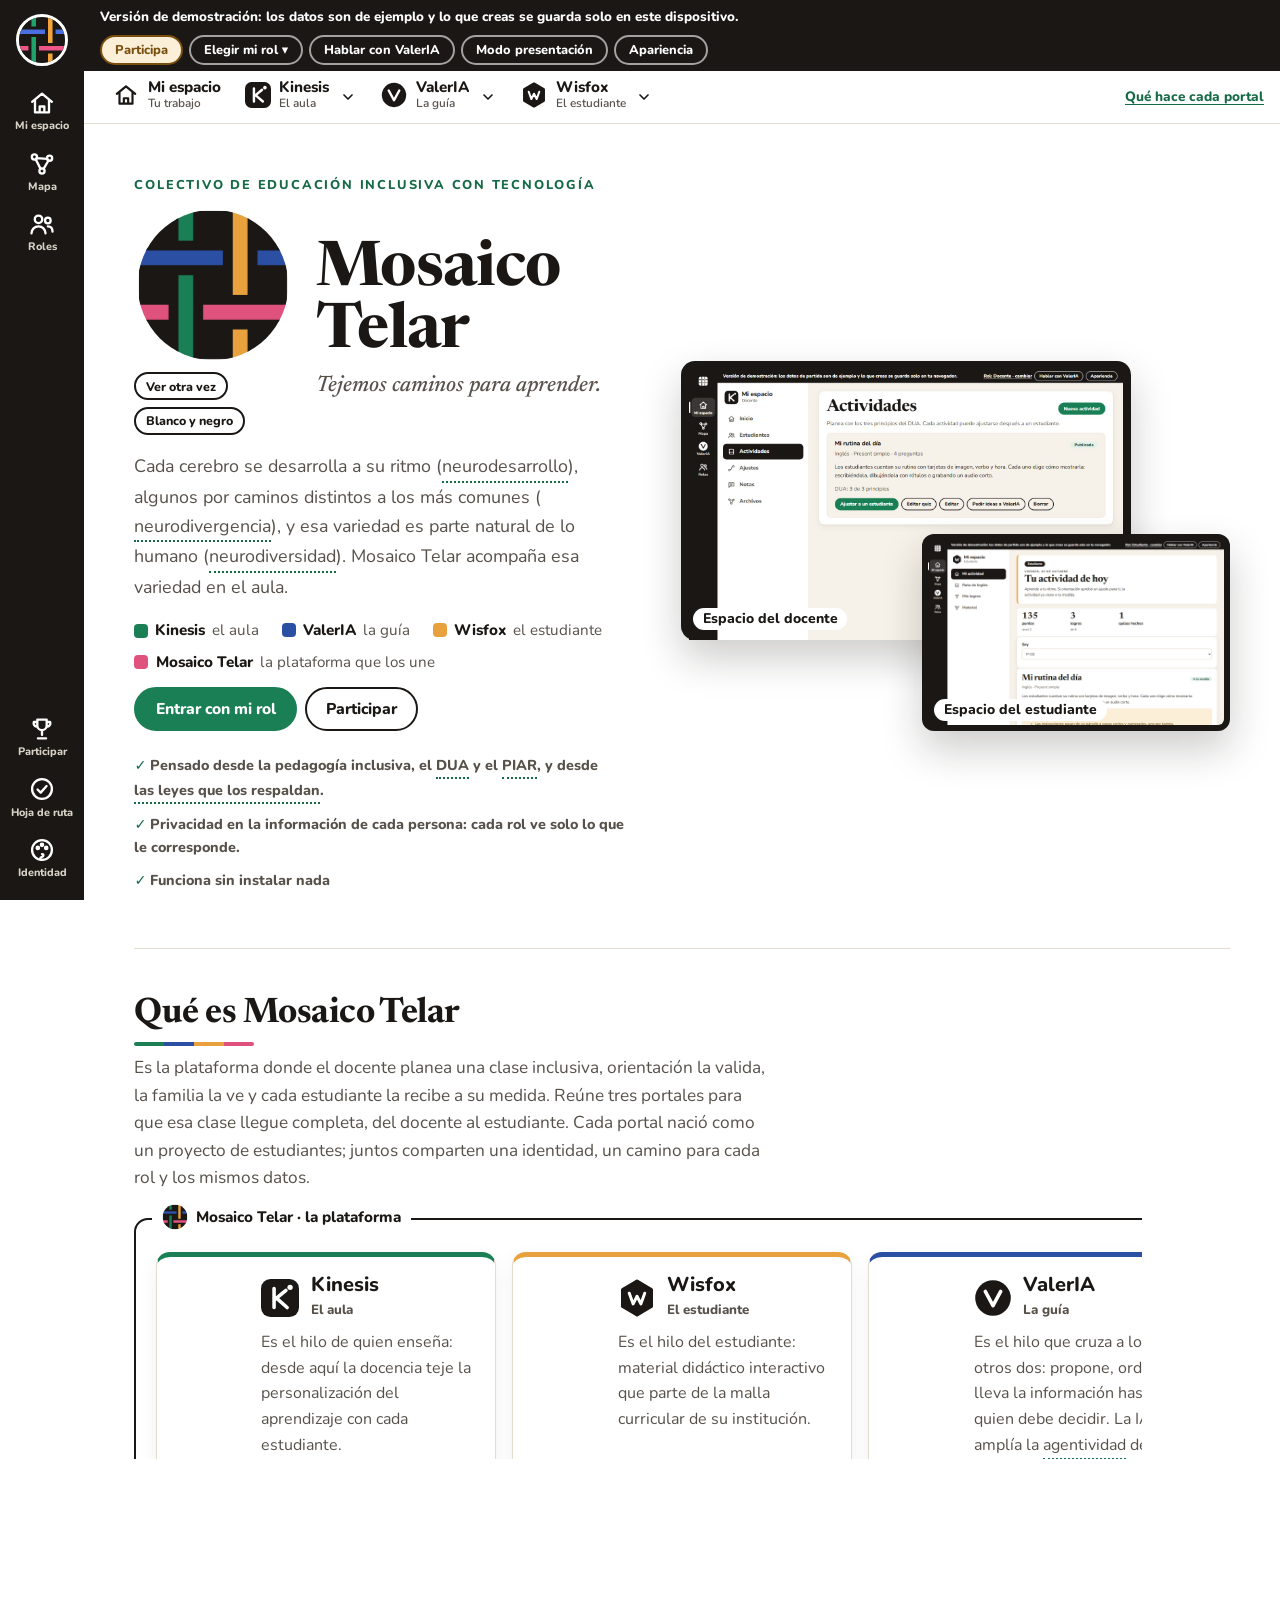
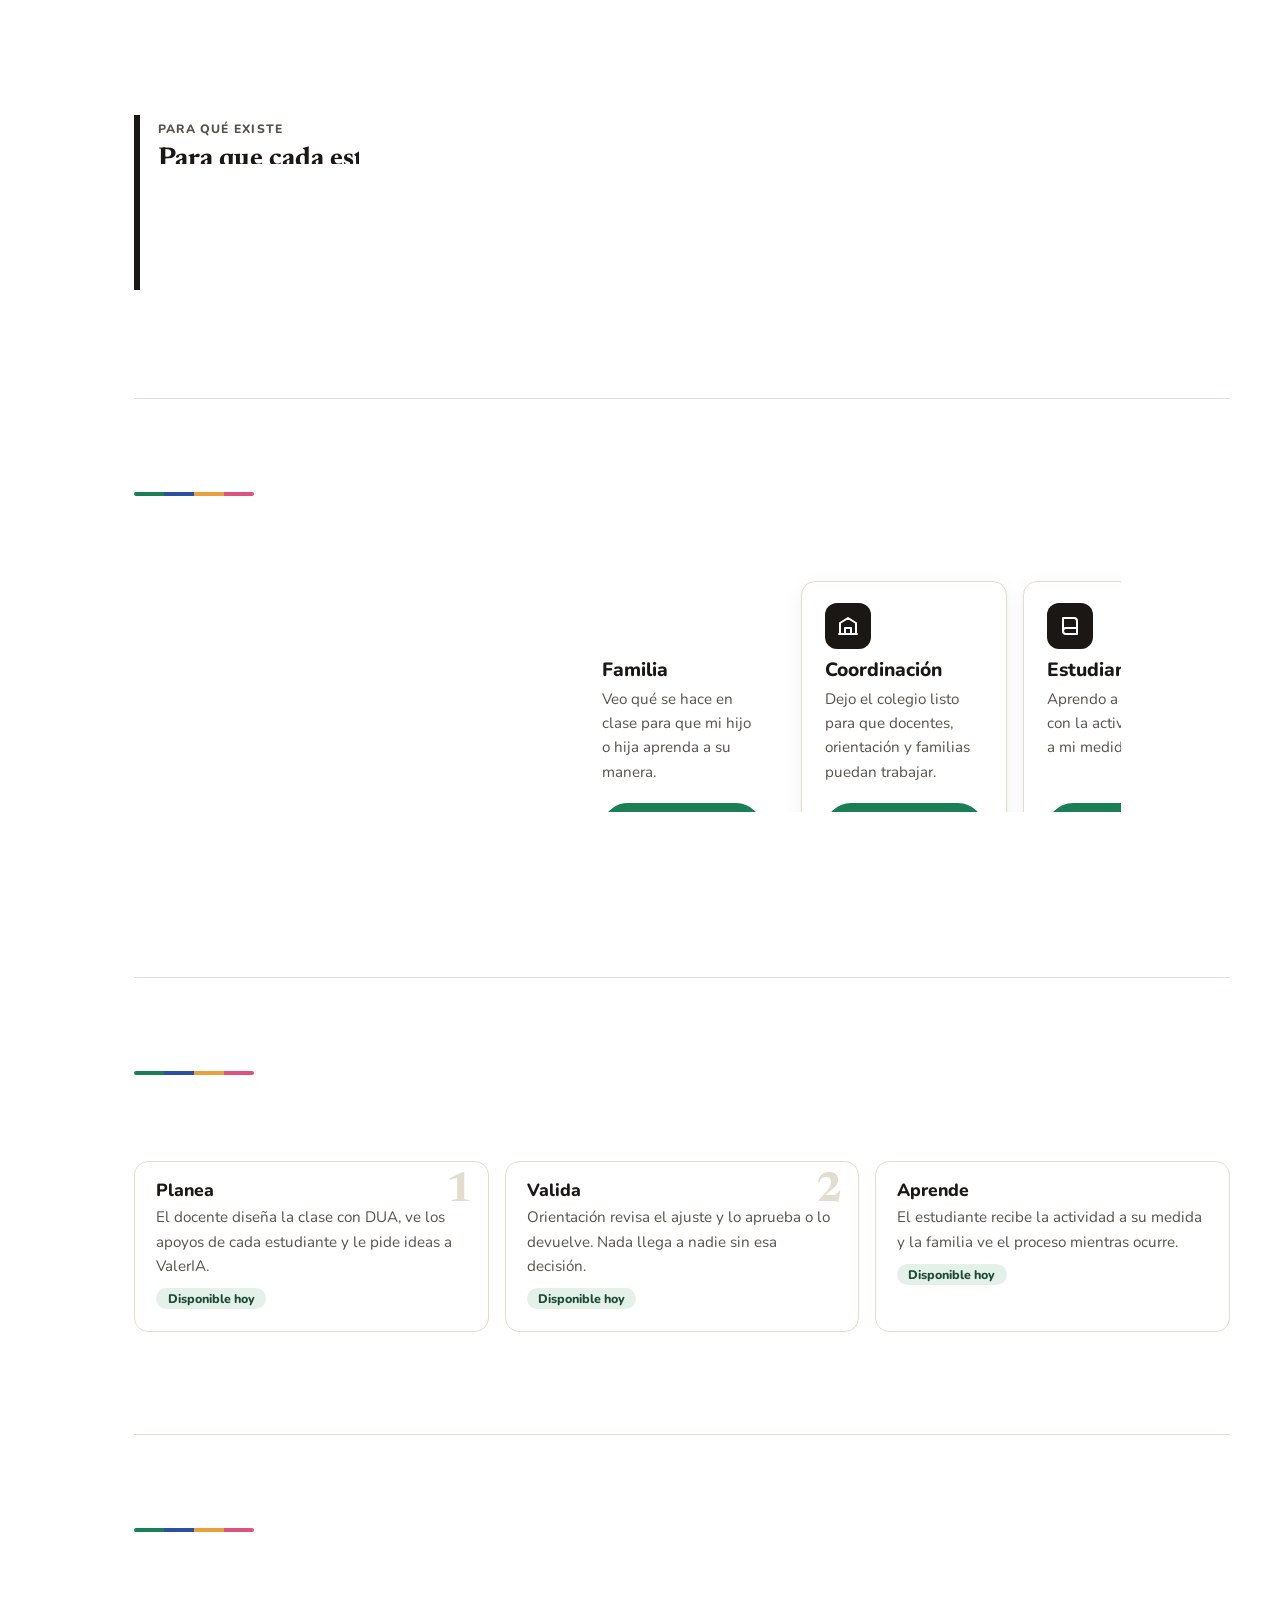
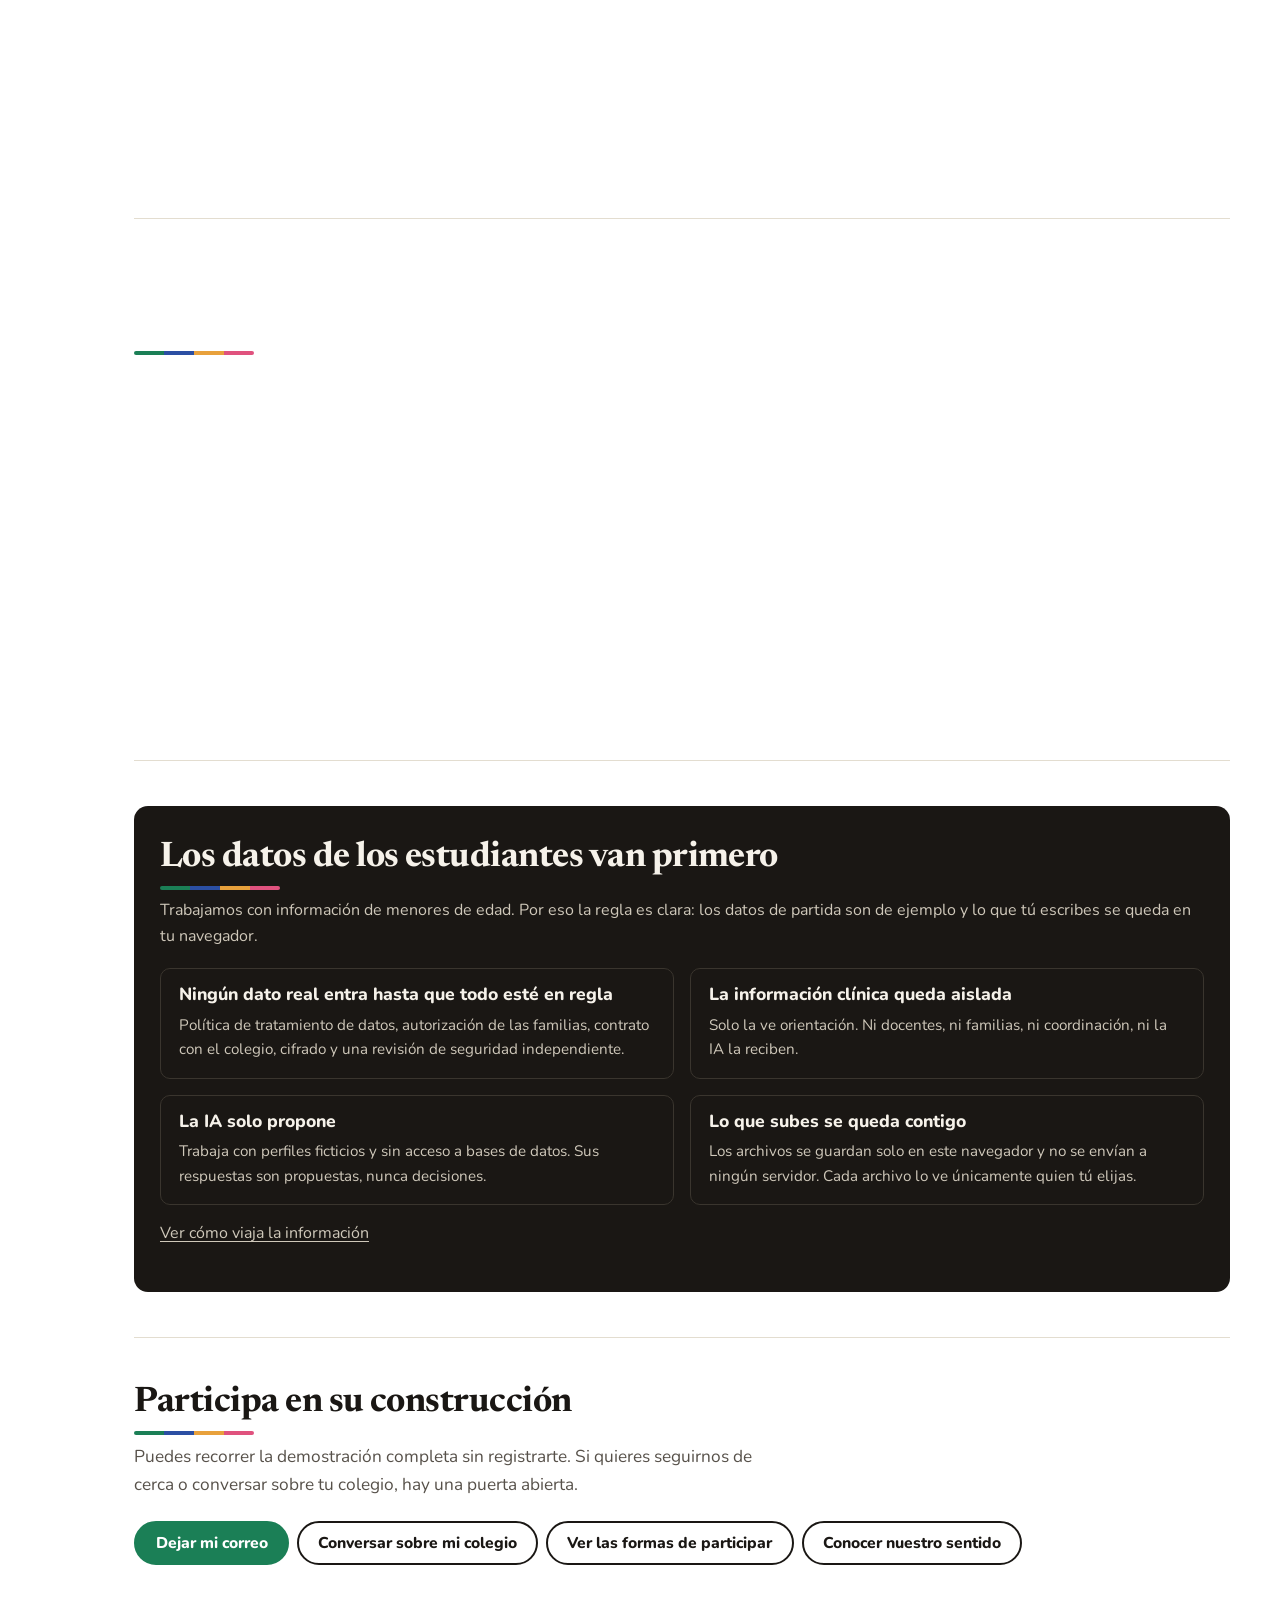
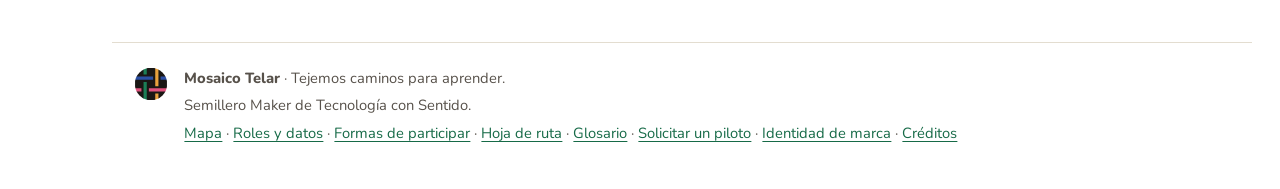
==== commit 5f6f7935: "Identidad: demostracion de las propuestas de estilo del tejido (divisor, piezas que encajan, ovillo," ====
--- a/index.html
+++ b/index.html
@@ -25,6 +25,7 @@
 <link rel="stylesheet" href="css/navegacion.css">
 <link rel="stylesheet" href="css/animacion.css">
 <link rel="stylesheet" href="css/simbolos.css">
+<link rel="stylesheet" href="css/estilo.css">
 <link rel="stylesheet" href="css/portales-vivos.css">
 <link rel="stylesheet" href="css/planes.css">
 <link rel="stylesheet" href="css/presentacion.css">
--- a/css/layout.css
+++ b/css/layout.css
@@ -17,6 +17,7 @@
 .riel a.riel-logo { flex: none; box-sizing: border-box; display: grid; place-items: center; align-content: center; justify-content: center; gap: 0; width: 52px; height: 52px; padding: 0; border-radius: 50%; background: #1A1714; border: 3px solid #FFFFFF; color: #1A1714; --logo-fondo: #1A1714; --hilo-kinesis: #1FA36B; --hilo-valeria: #4A6FE0; --hilo-wisfox: #F2A33A; --hilo-mosaico: #F0558A; }
 /* El logo llena el círculo por dentro del contorno blanco (46 px de lado interior) y queda centrado: el dibujo se recorta al disco en main.js (viewBox 1.5 1.5 61 61). */
 .riel a.riel-logo svg { display: block; width: 46px; height: 46px; margin: 0; color: #1A1714; }
+.riel a.riel-logo::before { display: none; }   /* el botón de inicio no lleva la barra de «página actual»: el contorno blanco ya lo marca */
 .riel a.riel-logo:hover, .riel a.riel-logo[aria-current="page"] { background: #1A1714; box-shadow: none; }
 .riel-items { display: flex; flex-direction: column; gap: .2rem; align-items: center; }
 .riel-abajo { margin-top: auto; display: flex; flex-direction: column; gap: .2rem; align-items: center; }
--- a/css/estilo.css
+++ b/css/estilo.css
@@ -0,0 +1,50 @@
+/* estilo.css: demostración de las propuestas de estilo del tejido (divisor de lana, portales como piezas que encajan, ovillo y transición de
+   cuatro hilos). Vive solo en la página Identidad mientras el dueño decide; todo usa los tokens de la plataforma y se apaga con "calmado". */
+.estilo-demo { border: 1px solid var(--linea); border-radius: var(--radio); background: var(--papel); padding: 1.4rem; margin-top: 1rem; }
+.estilo-demo h3 { margin: 0 0 .2rem; }
+.estilo-demo > p.suave { margin: 0 0 1rem; }
+
+/* A. Divisor de lana */
+.divisor-lana { display: block; width: 100%; height: 70px; overflow: visible; }
+.divisor-lana path { fill: none; stroke-width: 5; stroke-linecap: round; }
+.divisor-lana .p1 { stroke: var(--hilo-kinesis); } .divisor-lana .p2 { stroke: var(--hilo-valeria); } .divisor-lana .p3 { stroke: var(--hilo-wisfox); } .divisor-lana .p4 { stroke: var(--hilo-mosaico); }
+.divisor-lana.teje path { stroke-dasharray: 1; stroke-dashoffset: 1; animation: lana-teje 1.8s cubic-bezier(.5, 0, .2, 1) forwards; }
+.divisor-lana.teje .p2 { animation-delay: .15s; } .divisor-lana.teje .p3 { animation-delay: .3s; } .divisor-lana.teje .p4 { animation-delay: .45s; }
+@keyframes lana-teje { to { stroke-dashoffset: 0; } }
+
+/* B. Piezas que encajan: cada pieza es un cuadrado de 80 unidades con una lengüeta semicircular a la derecha y su hueco a la izquierda. Al juntarlas,
+   la lengüeta de una entra exacta en el hueco de la siguiente (mismo radio). Cada pieza mide 242 px de ancho y avanza 176 px: el resto se solapa. */
+.piezas-portales { display: flex; justify-content: center; align-items: center; padding: 1rem 0 .4rem; }
+.pieza-portal-card { position: relative; flex: none; width: 242px; height: 220px; transition: transform .5s cubic-bezier(.3, 1.4, .5, 1); }
+.pieza-portal-card + .pieza-portal-card { margin-left: -66px; }
+.pieza-portal-card svg { display: block; width: 100%; height: 100%; overflow: visible; filter: drop-shadow(0 6px 10px rgba(26, 23, 20, .18)); }
+.pieza-portal-card .contenido { position: absolute; inset: 22px 44px 22px 22px; display: grid; align-content: center; justify-items: center; text-align: center; padding: 8px 14px; color: #FFFFFF; background: var(--pc); }   /* cubre el cuerpo de la pieza (80 de 110 unidades) con su mismo color: así el texto tiene un fondo real que medir */
+.pieza-portal-card .contenido b { font: 700 1.25rem/1.1 var(--fuente-titulo); }
+.pieza-portal-card .contenido span { font-size: .8rem; line-height: 1.3; margin-top: .3rem; }
+.pieza-portal-card--wisfox .contenido { color: #1A1714; }
+.piezas-portales.separadas .pieza-portal-card:nth-child(1) { transform: translate(-34px, 6px) rotate(-4deg); }
+.piezas-portales.separadas .pieza-portal-card:nth-child(2) { transform: translate(0, -14px); }
+.piezas-portales.separadas .pieza-portal-card:nth-child(3) { transform: translate(34px, 6px) rotate(4deg); }
+
+/* C. Ovillo en el botón y progreso de cuatro hilos */
+.btn-ovillo { display: inline-flex; align-items: center; gap: .6rem; }
+.btn-ovillo svg { width: 26px; height: 26px; transition: transform .8s cubic-bezier(.3, 1, .4, 1); }
+.btn-ovillo:hover svg, .btn-ovillo:focus-visible svg { transform: rotate(360deg); }
+.hilo-avance { height: 8px; border-radius: 4px; background: var(--linea); overflow: hidden; margin-top: .6rem; }
+.hilo-avance i { display: block; height: 100%; width: 66%; background: linear-gradient(90deg, var(--hilo-kinesis) 0 25%, var(--hilo-valeria) 25% 50%, var(--hilo-wisfox) 50% 75%, var(--hilo-mosaico) 75%); }
+
+/* D. Cambio de sección: la lana cruza */
+.escena-lana { position: relative; height: 150px; border-radius: var(--radio); overflow: hidden; background: #F6F2EA; display: grid; place-items: center; color: #1A1714; }
+.escena-lana h4 { margin: 0; font: 700 1.4rem/1 var(--fuente-titulo); }
+.escena-lana .cortina i { position: absolute; left: 0; width: 100%; height: 25%; transform: scaleX(0); transform-origin: left; }
+.escena-lana .cortina i:nth-child(1) { top: 0; background: var(--hilo-kinesis); } .escena-lana .cortina i:nth-child(2) { top: 25%; background: var(--hilo-valeria); }
+.escena-lana .cortina i:nth-child(3) { top: 50%; background: var(--hilo-wisfox); } .escena-lana .cortina i:nth-child(4) { top: 75%; background: var(--hilo-mosaico); }
+.escena-lana.corre .cortina i { animation: lana-cruza 1.1s cubic-bezier(.7, 0, .3, 1); }
+.escena-lana.corre .cortina i:nth-child(2) { animation-delay: .08s; } .escena-lana.corre .cortina i:nth-child(3) { animation-delay: .16s; } .escena-lana.corre .cortina i:nth-child(4) { animation-delay: .24s; }
+@keyframes lana-cruza { 0% { transform: scaleX(0); transform-origin: left; } 45% { transform: scaleX(1); transform-origin: left; } 55% { transform: scaleX(1); transform-origin: right; } 100% { transform: scaleX(0); transform-origin: right; } }
+
+/* Con "reducir movimiento" o el interruptor calmado todo queda quieto y completo. */
+[data-movimiento="calmado"] .divisor-lana path, [data-movimiento="calmado"] .escena-lana .cortina i, [data-movimiento="calmado"] .pieza-portal-card, [data-movimiento="calmado"] .btn-ovillo svg { animation: none !important; transition: none !important; }
+[data-movimiento="calmado"] .divisor-lana path { stroke-dashoffset: 0; }
+@media (prefers-reduced-motion: reduce) { .divisor-lana path, .escena-lana .cortina i, .pieza-portal-card, .btn-ovillo svg { animation: none !important; transition: none !important; } .divisor-lana path { stroke-dashoffset: 0; } }
+@media (max-width: 760px) { .piezas-portales { flex-direction: column; gap: 14px; } .pieza-portal-card + .pieza-portal-card { margin-left: 0; margin-top: 0; } .piezas-portales.separadas .pieza-portal-card { transform: none !important; } }
